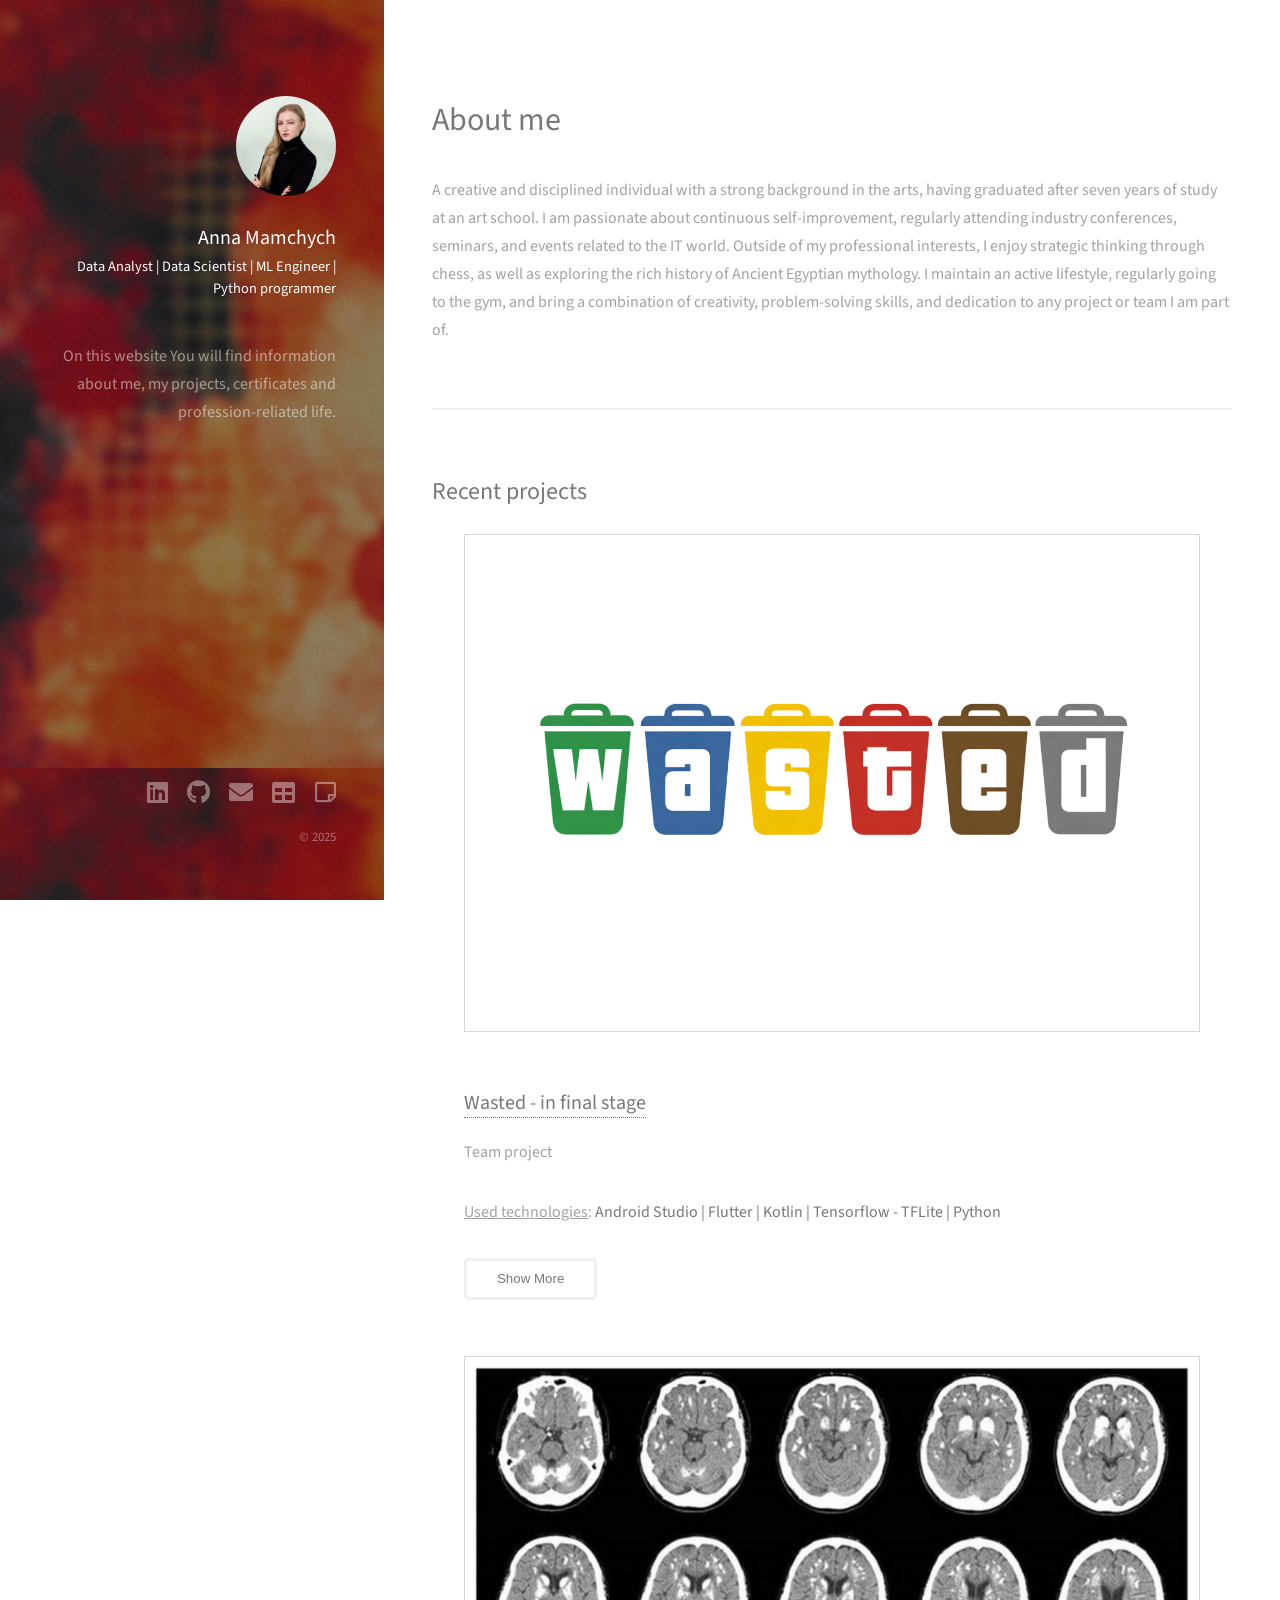
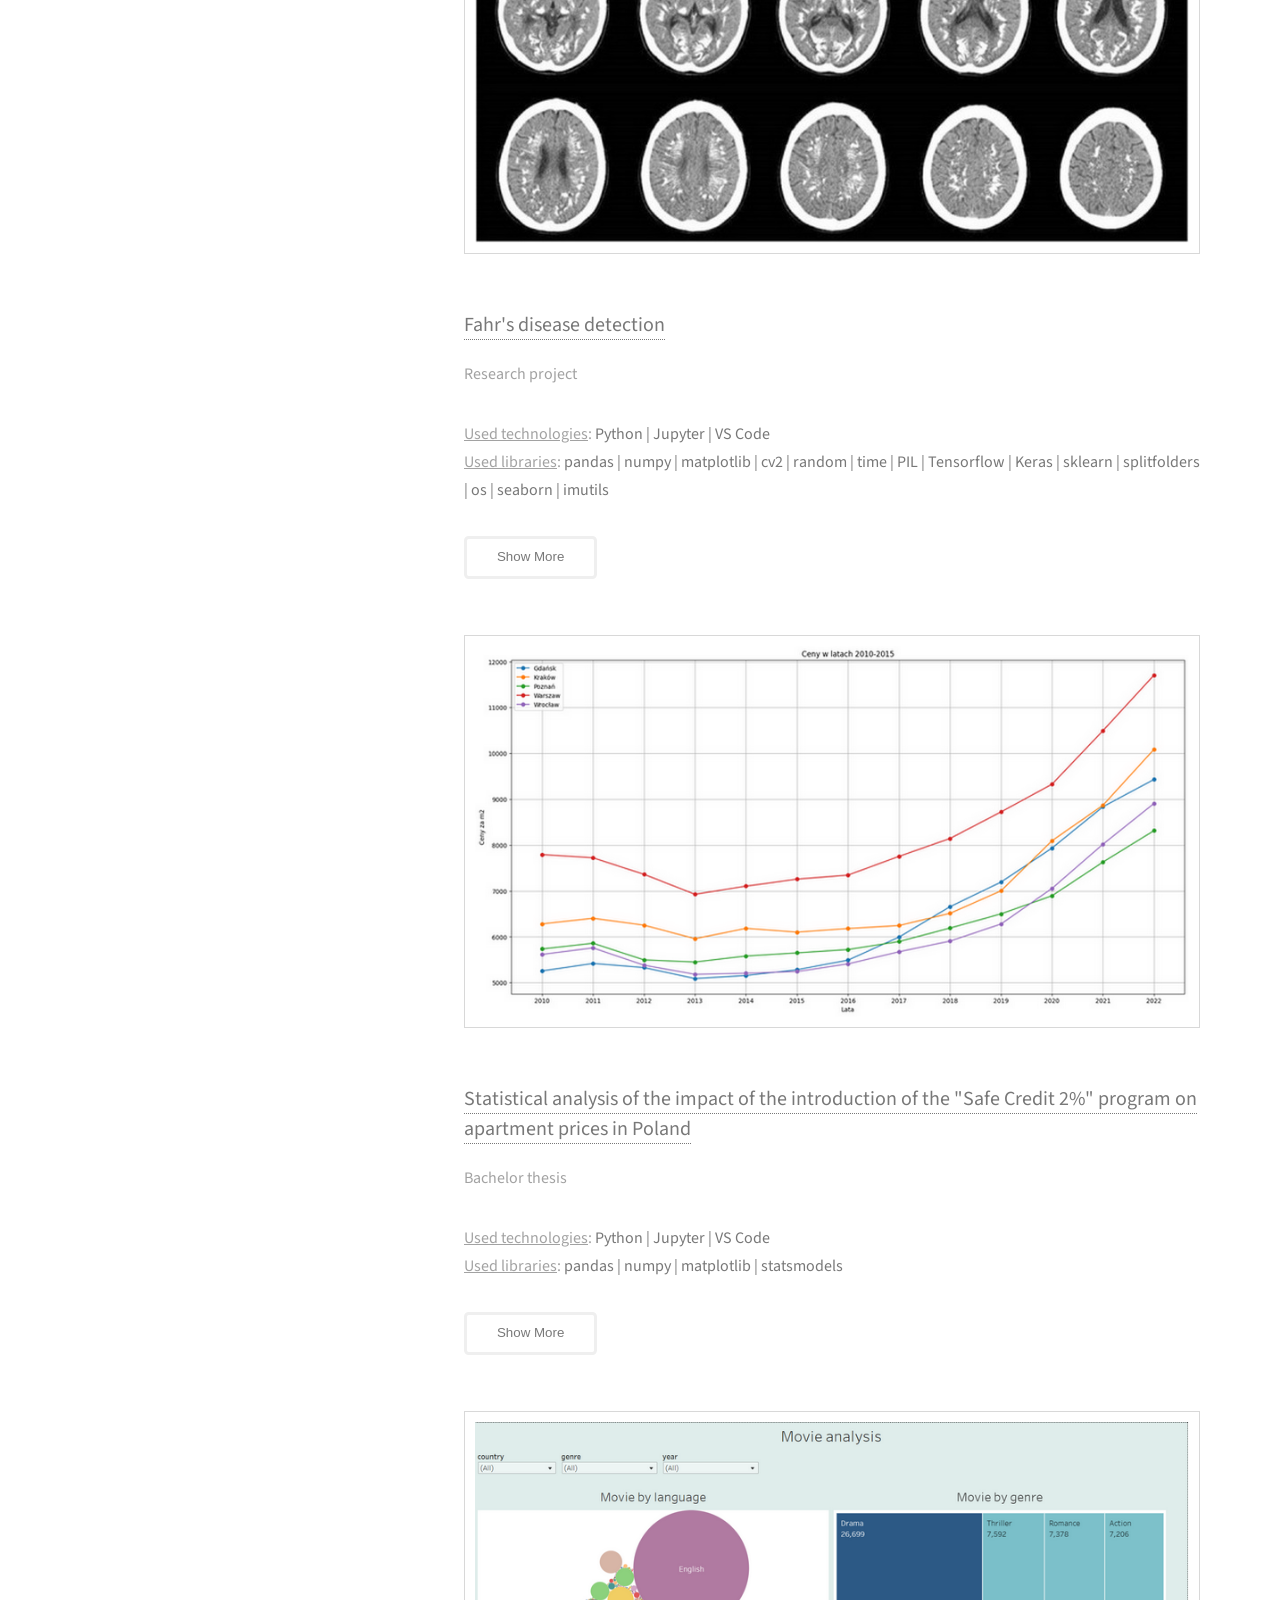
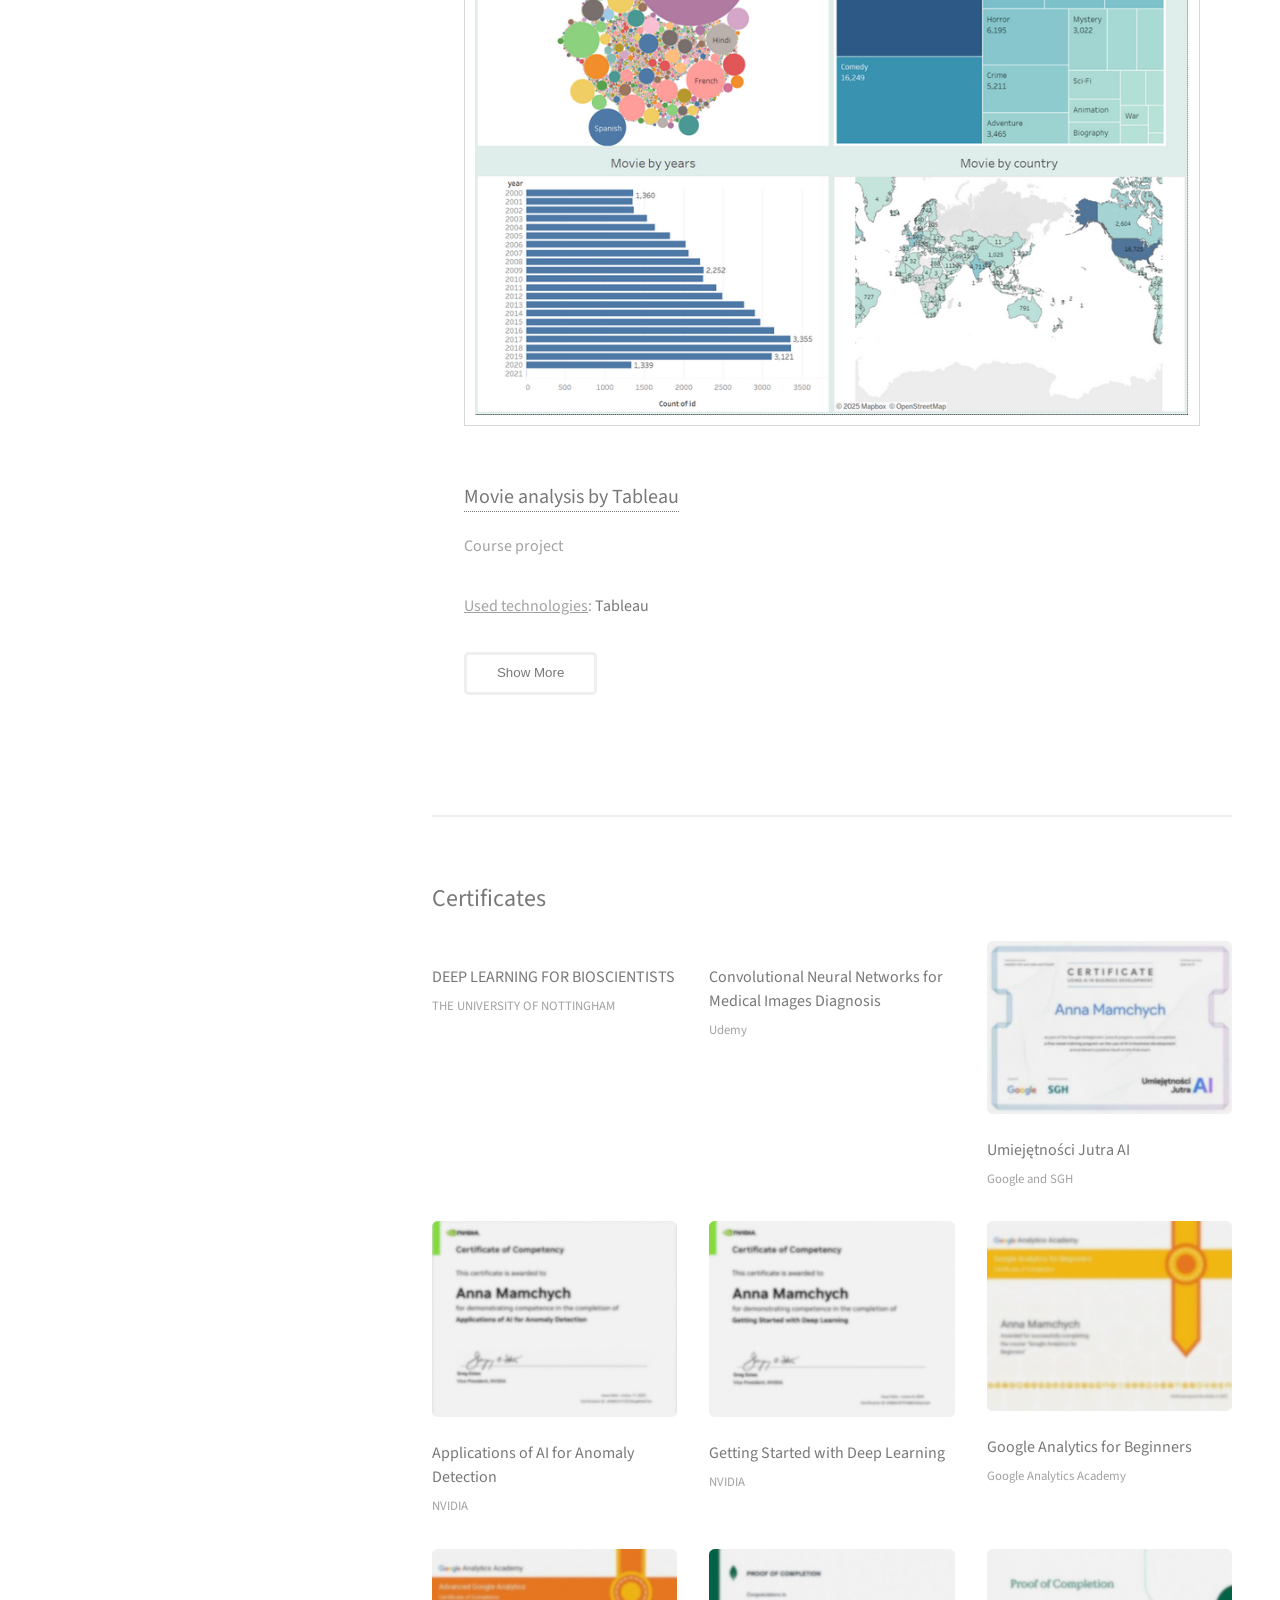
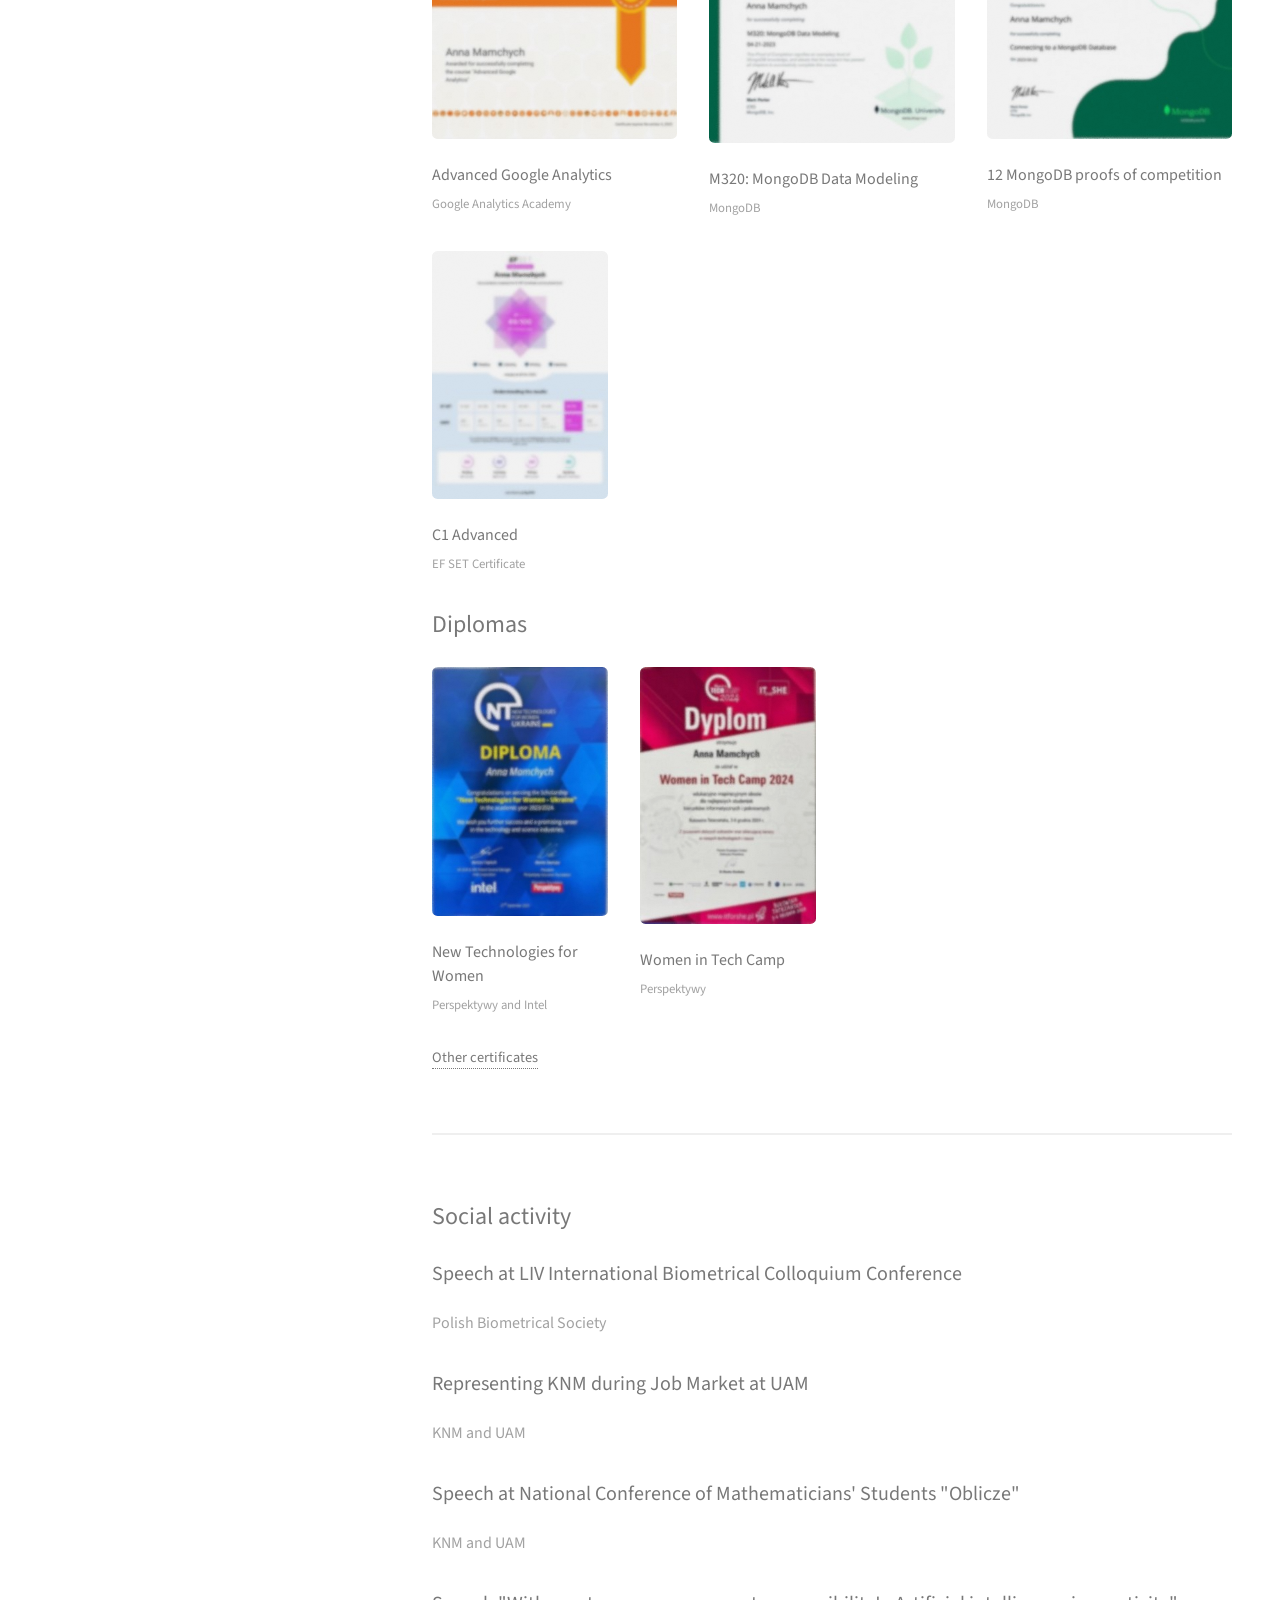
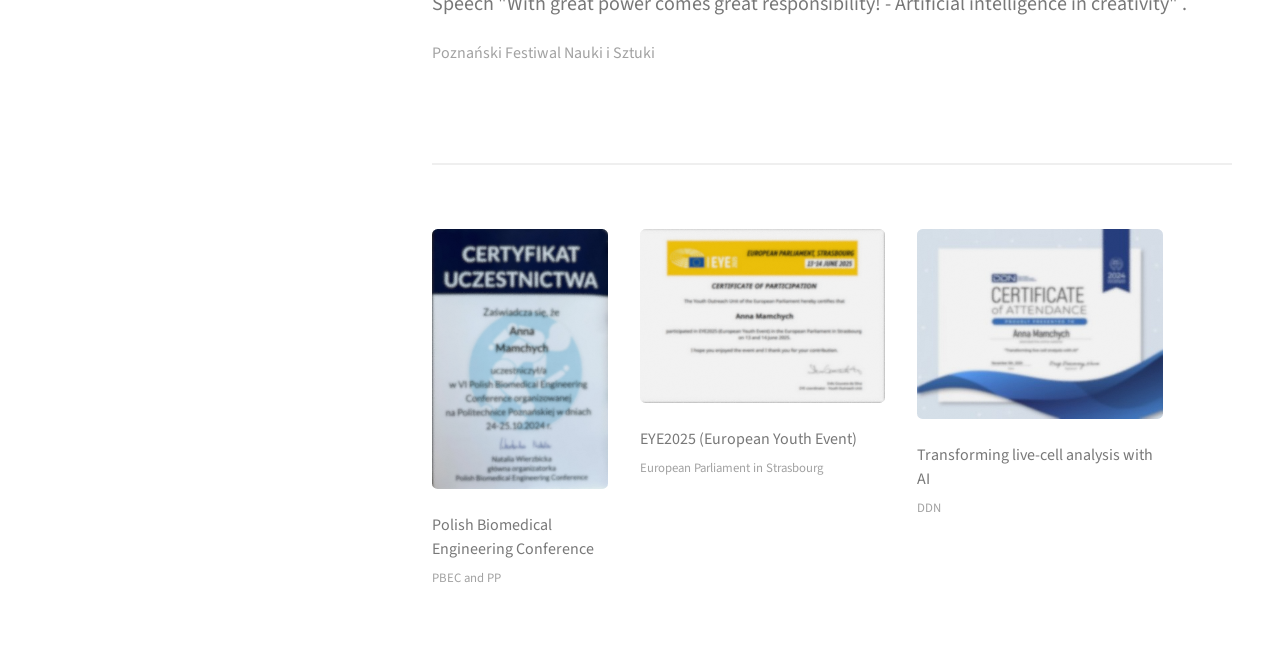
==== index.html @ ef2b3f6f "Update index.html" ====
<!DOCTYPE HTML>
<html>
	<head>
		<title>Anna The Analyst </title>
		<meta charset="utf-8" />
		<meta name="viewport" content="width=device-width, initial-scale=1, user-scalable=no" />
		<link rel="stylesheet" href="assets/css/main.css" />
		<!--<link rel="icon" type="image/svg+xml" href="images/favicon.ico" />-->
	</head>
	<body class="is-preload">

		<!-- Header -->
			<header id="header">
				<div class="inner">
					<a href="#" class="image avatar"><img src="images/my_avatar_2.jpg" alt="" /></a>
					<h1><strong> Anna Mamchych</strong></h1> <h5>Data Analyst | Data Scientist | ML Engineer | Python programmer </h5>
					<br>On this website You will find information about me, my projects, certificates and profession-reliated life.</br>
					
					<!--<a href="http://">A</a>.</h1>-->
				</div>
			</header>

		<!-- Main -->
			<div id="main">

				<!-- One -->
					<section id="one">
						<header class="major">
							<h2>About me</h2>
						</header>
						<p>A creative and disciplined individual with a strong background in
							the arts, having graduated after seven years of study at an art
							school. I am passionate about continuous self-improvement,
							regularly attending industry conferences, seminars, and events
							related to the IT world. Outside of my professional interests, I enjoy
							strategic thinking through chess, as well as exploring the rich
							history of Ancient Egyptian mythology. I maintain an active
							lifestyle, regularly going to the gym, and bring a combination of
							creativity, problem-solving skills, and dedication to any project or
							team I am part of.
						</p>
						<!--<ul class="actions">
							<li><a href="#" class="button">Learn More</a></li>
						</ul>-->
					</section>

				<!-- Highlights -->
					<section id="three">
						<div class="row">
							<div class="title"><h2>Recent projects</h2></div>
							<br><br/>
							<div class="container">
								
								<div class="col-4 col-12-medium">
								
									<section class="highlight">
										<!-- 0.0 -->
										<img src="images/home_image.png" style = "padding:10px;border:thin solid rgb(216, 216, 216);" class = "responsive-image" alt="" />
										<br><br/>
										<h3><a href="">Wasted - in final stage</a></h3>
										<p>Team project</p>
										
										
										<div>
											<p><u>Used technologies</u>: <b> Android Studio | Flutter | Kotlin | Tensorflow - TFLite | Python</b><br>
											   

											<div id="content00" class="hidden">
												<p>Mobile app created to help in sorting trash</p>
											</div>
											
											<button class="button style1" onclick="toggleContent('content00', this)">Show More</button>
										</div>
										
										<br>
										<br>


										<!-- 0 -->
										<img src="images/fr.jpg" style = "padding:10px;border:thin solid rgb(216, 216, 216);" class = "responsive-image" alt="" />
										<br><br/>
										<h3><a href="https://github.com/AnnnaMm/Fahr-s-disease-detection">Fahr's disease detection</a></h3>
										<p>Research project</p>
										
										
										<div>
											<p><u>Used technologies</u>: <b> Python | Jupyter | VS Code</b><br>
											   <u>Used libraries</u>: <b> pandas | numpy | matplotlib | cv2 | random | time | PIL | Tensorflow | Keras | sklearn | splitfolders | os | seaborn | imutils</b> 
											</p>

											<div id="content0" class="hidden">
												<p>This project aimed to investigate the effectiveness of various CNNs in detecting a rare brain pathology - Fahr's disease, using CT images. As part of the study, a new unique dataset was created, which will soon be available on Kaggle.</p>
											</div>
											
											<button class="button style1" onclick="toggleContent('content0', this)">Show More</button>
										</div>
										
										<br>
										<br>

										<!-- 1 -->
										<img src="images/example_output_credit.png" style = "padding:10px;border:thin solid rgb(216, 216, 216);" class = "responsive-image" alt="" />
										<br><br/>
										<h3><a href="https://github.com/AnnnaMm/Statistical-analysis-of-the-impact-of-the-Safe-Credit-2-program-on-apartment-prices-in-Poland/tree/main">Statistical analysis of the impact of the introduction of the "Safe Credit 2%" program on apartment prices in Poland</a></h3>
										<p>Bachelor thesis</p>
										
										
										<div>
											<p><u>Used technologies</u>: <b> Python | Jupyter | VS Code</b><br>
											   <u>Used libraries</u>: <b> pandas | numpy | matplotlib | statsmodels</b> 
											</p>

											<div id="content1" class="hidden">
												<p>This project aimed to show how the government's "Safe Credit 2%" programme has affected housing prices in Poland. 
													The analysis used data on housing prices from 2010 to 2022 in the 5 largest cities of Poland, 
													taken from the GUS website, as well as data for 2023 on housing prices from <a href="https://www.kaggle.com/">Kaggle</a></h3>. 
													The research used multiple regression analysis and repeated measures analysis.</p>
											</div>
											<button class="button style1" onclick="toggleContent('content1', this)">Show More</button>
										</div>
										
										<br>
										<br>


										<!-- 2 -->
										<img src="images/Movie_an_output.png" style = "padding: 10px; border:thin solid rgb(216, 216, 216);" class = "responsive-image" alt="" />
										<br><br/>
										<h3><a href="https://public.tableau.com/app/profile/anna.mmchch/viz/Movieanalysis_17361903455890/Movieanalysis">Movie analysis by Tableau</a></h3>
										<p>Course project</p>
										
										<div>
											<p><u>Used technologies</u>: <b> Tableau</b><br>
												
											</p>
											<div id="content2" class="hidden">
												<p>
												This project aimed to show ability to use Tableau for creating dashbords.</h3>
												</p>
											</div>
											
											<button class="button style1" onclick="toggleContent('content2', this)">Show More</button>
										</div>


										<br>
										<br>


										<!-- 3 -->
										<!--<img src="images/titanic_output.png" style = "padding:10px;border:thin solid rgb(216, 216, 216);" class = "responsive-image" alt="" />
										<br><br/>
										<h3><a href="https://github.com/AnnnaMm/Portfolio_Projects/tree/main/Titanic_plots">Titanic plots using R and Python</a></h3>
										<p>Course works</p>
										
										<div>
											<p><u>Used technologies</u>: <b> Python | VS Code | R | RStudio</b><br>
											<u>Used libraries</u>: <b> pandas | numpy | matplotlib || ggplot2 | dplyr | tidyr | emoGG</b> 
											</p>
											<div id="content3" class="hidden">
												<p>
												This project aimed to show different types of plots. Similar plots were created using Python and R. The data was taken from <a href="https://www.kaggle.com/">Kaggle</a></h3>. 
												</p>
											</div>
											
											<button class="button style1" onclick="toggleContent('content3', this)">Show More</button>
										</div>
										
			
										<div>
										</div>-->

										  
										<script>
											function toggleContent(contentId, button) {
												const content = document.getElementById(contentId);
												if (content.classList.contains('hidden')) {
													content.classList.remove('hidden');
													button.textContent = 'Show Less';
												} else {
													content.classList.add('hidden');
													button.textContent = 'Show More';
												}
											}
										</script>

										<!--<ul class="actions">
											<li><a href="#" class="button style1">Learn More</a></li>
										</ul>-->
									</section>
							</div>
						</div>
					</section>



				<!-- Three -->
					<section id="two">

						<h2>Certificates</h2>

						<div class="row">

							<article class="col-4 col-12-xsmall work-item">
								<a href="" class="image fit thumb"><img src="" alt="" /></a>
								<h3>DEEP LEARNING FOR BIOSCIENTISTS</h3>
								<p>THE UNIVERSITY OF NOTTINGHAM</p>
							</article>

							<article class="col-4 col-12-xsmall work-item">
								<a href="" class="image fit thumb"><img src="" alt="" /></a>
								<h3>Convolutional Neural Networks for Medical Images Diagnosis</h3>
								<p>Udemy</p>
							</article>

							<article class="col-4 col-12-xsmall work-item">
								<a href="images/certificates_and_diplomas_fulls/Umiejetnosci Jutra AI.jpg" class="image fit thumb"><img src="images/certificates_and_diplomas_thumbs/Umiejetnosci Jutra AI.jpg" alt="" /></a>
								<h3>Umiejętności Jutra AI</h3>
								<p>Google and SGH</p>
							</article>


							<article class="col-4 col-12-xsmall work-item">
								<a href="images/certificates_and_diplomas_fulls/Applications of AI for Anomaly Detection.png" class="image fit thumb"><img src="images/certificates_and_diplomas_thumbs/Applications of AI for Anomaly Detection.png" alt="" /></a>
								<h3>Applications of AI for Anomaly Detection</h3>
								<p>NVIDIA</p>
							</article>
							
							<article class="col-4 col-12-xsmall work-item">
								<a href="images/certificates_and_diplomas_fulls/Getting Started with Deep Learning.png" class="image fit thumb"><img src="images/certificates_and_diplomas_thumbs/Getting Started with Deep Learning.png" alt="" /></a>
								<h3>Getting Started with Deep Learning</h3>
								<p>NVIDIA</p>
							</article>

							
							<article class="col-4 col-12-xsmall work-item">
								<a href="images/certificates_and_diplomas_fulls/Course_Certificate BEGINER_page-0001.jpg" class="image fit thumb"><img src="images/certificates_and_diplomas_thumbs/Course_Certificate BEGINER_page-0001.jpg" alt="" /></a>
								<h3>Google Analytics for Beginners</h3>
								<p>Google Analytics Academy</p>
							</article>
							
							<article class="col-4 col-12-xsmall work-item">
								<a href="images/certificates_and_diplomas_fulls/Course_Certificate ADVANCED_page-0001.jpg" class="image fit thumb"><img src="images/certificates_and_diplomas_thumbs/Course_Certificate ADVANCED_page-0001.jpg" alt="" /></a>
								<h3>Advanced Google Analytics</h3>
								<p>Google Analytics Academy</p>


							</article>
							<article class="col-4 col-12-xsmall work-item">
								<a href="images/certificates_and_diplomas_fulls/M320 MongoDB Data Modeling_page-0001.jpg" class="image fit thumb"><img src="images/certificates_and_diplomas_thumbs/M320 MongoDB Data Modeling_page-0001.jpg" alt="" /></a>
								<h3>M320: MongoDB Data Modeling</h3>
								<p>MongoDB</p>
							</article>
					
							<article class="col-4 col-12-xsmall work-item">
								<a href="images/certificates_and_diplomas_fulls/all.jpg" class="image fit thumb"><img src="images/certificates_and_diplomas_thumbs/Connecting to a MongoDB Database_page-0001.jpg" alt="" /></a>
								<h3>12 MongoDB proofs of competition</h3>
								<p>MongoDB</p>
							</article>


		
						

							<article class="col-3 col-12-xsmall work-item">
								<a href="images/certificates_and_diplomas_fulls/EF SET Certificate_page-0001.jpg" class="image fit thumb"><img src="images/certificates_and_diplomas_thumbs/EF SET Certificate_page-0001.jpg" alt="" /></a>
								<h3>C1 Advanced</h3>
								<p>EF SET Certificate</p>
							</article>
									
						
						</div>

						

						<h2>Diplomas</h2>
						<div class="row">
							<article class="col-3 col-12-xsmall work-item">
								<a href="images/certificates_and_diplomas_fulls/Diploma_NTDD_page-0001.jpg" class="image fit thumb"><img src="images/certificates_and_diplomas_thumbs/Diploma_NTDD_page-0001.jpg" alt="" /></a>
								<h3>New Technologies for Women</h3>
								<p>Perspektywy and Intel</p>
							</article>

							<article class="col-3 col-12-xsmall work-item">
								<a href="images/certificates_and_diplomas_fulls/WiT_Camp.jpeg" class="image fit thumb"><img src="images/certificates_and_diplomas_thumbs/WiT_Camp.jpeg" alt="" /></a>
								<h3>Women in Tech Camp</h3>
								<p>Perspektywy</p>
							</article>
							
							
						</div>
						<h5><a href="https://drive.google.com/drive/folders/1F6gUDTBWfTPVTNUNkZiOT-Ciie_TSJ7E?usp=drive_link">Other certificates</a></h5>


					</section>

					

					<section id="three">


						<h2>Social activity</h2>
						<div class="row">

							<article class="col-12-medium">
								
								<!--<a ><img src="images/activity_photo/wts.jpg" alt="" height="300"/></a>>
								<h3>New Technologies for Women Anniversary</h3>
								<p>Women in Tech Summit</p>

							</article>

							<article class="col-12-medium">
								
								<!--<a ><img src="images/activity_photo/oblicze.jpg" alt="" /></a>-->
								<h3>Speech at LIV International Biometrical Colloquium Conference</h3>
								<p>Polish Biometrical Society</p>

							</article>
							
							<article class="col-12-medium">
								
								<!--<a ><img src="images/activity_photo/tp.jpg" alt="" /></a>-->
								<h3>Representing KNM during Job Market at UAM</h3>
								<p>KNM and UAM</p>

							</article>
							
							<article class="col-12-medium">
								
								<!--<a ><img src="images/activity_photo/oblicze.jpg" alt="" /></a>-->
								<h3>Speech at National Conference of Mathematicians' Students "Oblicze"</h3>
								<p>KNM and UAM</p>

							</article>
							
							<article class="col-12-medium">
								<!--<a ><img src="images/activity_photo/PFNSZ.jpg" alt="" /></a>-->
								<h3>Speech "With great power comes great responsibility! - Artificial intelligence in creativity" .</h3>
								<p>Poznański Festiwal Nauki i Sztuki</p>
						
							</article>
						</div>

					</section>
					
					<section id="three">

							<div class="row">

								<!--
								<article class="col-3 col-12-xsmall work-item">
									<a href="images/certificates_and_diplomas_fulls/obl.png" class="image fit thumb"><img src="images/certificates_and_diplomas_thumbs/obl.png" alt="" /></a>
									<h3>National Conference of Mathematicians' Students "Oblicze</h3>
									<p>Oblicze, KNM and UAM</p>
									
								</article>

							
								
								<article class="col-3 col-12-xsmall work-item">
									<a href="images/certificates_and_diplomas_fulls/zpfnsz.png" class="image fit thumb"><img src="images/certificates_and_diplomas_thumbs/zpfnsz.png" alt="" /></a>
									<h3>"With great power comes great responsibility!" - Artificial intelligence in creativity</h3>
									<p>Poznański Festiwal Nauki i Sztuki</p>
									
								</article>

								<article class="col-3 col-12-xsmall work-item">
									<a href="images/certificates_and_diplomas_fulls/IBMX_Agent.png" class="image fit thumb"><img src="images/certificates_and_diplomas_thumbs/IBMX_Agent.png" alt="" /></a>
									<h3>I built a virtual agent at IBM TechXchange Dev Day: Virtual Agents</h3>
									<p>IBM TechXchange Dev Day</p>
								</article>

								<article class="col-3 col-12-xsmall work-item">
									<a href="images/certificates_and_diplomas_fulls/IBMX.png" class="image fit thumb"><img src="images/certificates_and_diplomas_thumbs/IBMX.png" alt="" /></a>
									<h3>I built a virtual agent at IBM TechXchange Dev Day: Virtual Agents</h3>
									<p>IBM TechXchange Dev Day</p>
								

								</article>-->

								<article class="col-3 col-12-xsmall work-item">
									<a href="images/certificates_and_diplomas_fulls/pbk.png" class="image fit thumb"><img src="images/certificates_and_diplomas_thumbs/pbk.png" alt="" /></a>
									<h3>Polish Biomedical Engineering Conference</h3>
									<p>PBEC and PP</p>
									
								</article>

								<article class="col-4 col-12-xsmall work-item">
									<a href="images/certificates_and_diplomas_fulls/EYE.png" class="image fit thumb"><img src="images/certificates_and_diplomas_thumbs/EYE.png" alt="" /></a>
									<h3>EYE2025 (European Youth Event)</h3>
									<p>European Parliament in Strasbourg</p>
									
								</article>

								<article class="col-4 col-12-xsmall work-item">
									<a href="images/certificates_and_diplomas_fulls/DDN_Webinar_Certificate_2024_Transforming_live-cell_analysis_with_AI_NAMED_page-0001.jpg" class="image fit thumb"><img src="images/certificates_and_diplomas_thumbs/DDN_Webinar_Certificate_2024_Transforming_live-cell_analysis_with_AI_NAMED_page-0001.jpg" alt="" /></a>
									<h3>Transforming live-cell analysis with AI</h3>
									<p>DDN</p>
								</article>



							</div>
							
						



						<!--
						<ul class="actions">
							<li><a href="#" class="button">Full Portfolio</a></li>
						</ul>-->
						
					</section>

	 <!-- Footer -->
	 
			<footer id="footer">
				<div class="inner">
					<ul class="icons">
						
						<li><a href="https://www.linkedin.com/in/anna-mamchych/" class="icon brands fa-linkedin"><span class="label">Linkedin</span></a></li>
						<li><a href="https://github.com/AnnnaMm" class="icon brands fa-github"><span class="label">Github</span></a></li>
						<li><a href="mailto:annamamch17@gmail.com"  class="icon solid fa-envelope"><span class="label">Email</span></a></li>
						<li><a href="https://public.tableau.com/app/profile/anna.mmchch/vizzes"  class="icon solid fa-table"><span class="label">Tableau</span></a></li>
						<li><a href="pdf/AnnaMamchychCV.pdf" class="icon regular fa-sticky-note"><span class="label">Sticky-note</span></a></li>
					</ul>
					<ul class="copyright">
						<li>&copy; 2025</li>
					</ul>
				</div>
			</footer>
		
		<!-- Scripts -->
		
			<script src="assets/js/jquery.min.js"></script>
			<script src="assets/js/jquery.poptrox.min.js"></script>
			<script src="assets/js/browser.min.js"></script>
			<script src="assets/js/breakpoints.min.js"></script>
			<script src="assets/js/util.js"></script>
			<script src="assets/js/main.js"></script>

	</body>
</html>
---- assets/css/main.css ----
@import url("fontawesome-all.min.css");
@import url("https://fonts.googleapis.com/css?family=Source+Sans+Pro:400,400italic");

html, body, div, span, applet, object,
iframe, h1, h2, h3, h4, h5, h6, p, blockquote,
pre, a, abbr, acronym, address, big, cite,
code, del, dfn, em, img, ins, kbd, q, s, samp,
small, strike, strong, sub, sup, tt, var, b,
u, i, center, dl, dt, dd, ol, ul, li, fieldset,
form, label, legend, table, caption, tbody,
tfoot, thead, tr, th, td, article, aside,
canvas, details, embed, figure, figcaption,
footer, header, hgroup, menu, nav, output, ruby,
section, summary, time, mark, audio, video {
	margin: 0;
	padding: 0;
	border: 0;
	font-size: 100%;
	font: inherit;
	vertical-align: baseline;}

article, aside, details, figcaption, figure,
footer, header, hgroup, menu, nav, section {
	display: block;}

body {
	line-height: 1;
}

ol, ul {
	list-style: none;
}

blockquote, q {
	quotes: none;
}

	blockquote:before, blockquote:after, q:before, q:after {
		content: '';
		content: none;
	}

table {
	border-collapse: collapse;
	border-spacing: 0;
}

body {
	-webkit-text-size-adjust: none;
}

mark {
	background-color: transparent;
	color: inherit;
}

input::-moz-focus-inner {
	border: 0;
	padding: 0;
}

input, select, textarea {
	-moz-appearance: none;
	-webkit-appearance: none;
	-ms-appearance: none;
	appearance: none;
}

/* Basic */

	html {
		box-sizing: border-box;
	}

	*, *:before, *:after {
		box-sizing: inherit;
	}

	body {
		background: #fff;
	}

		body.is-preload *, body.is-preload *:before, body.is-preload *:after {
			-moz-animation: none !important;
			-webkit-animation: none !important;
			-ms-animation: none !important;
			animation: none !important;
			-moz-transition: none !important;
			-webkit-transition: none !important;
			-ms-transition: none !important;
			transition: none !important;
		}

	body, input, select, textarea {
		color: #a2a2a2;
		font-family: "Source Sans Pro", Helvetica, sans-serif;
		font-size: 16pt;
		font-weight: 400;
		line-height: 1.75em;
	}

	a {
		-moz-transition: color 0.2s ease-in-out, border-color 0.2s ease-in-out;
		-webkit-transition: color 0.2s ease-in-out, border-color 0.2s ease-in-out;
		-ms-transition: color 0.2s ease-in-out, border-color 0.2s ease-in-out;
		transition: color 0.2s ease-in-out, border-color 0.2s ease-in-out;
		border-bottom: dotted 1px;
		color: #5f5f5f;
		text-decoration: none;
	}

		a:hover {
			border-bottom-color: transparent;
			color: #9c2929 !important;
			text-decoration: none;
		}

	strong, b {
		color: #787878;
		font-weight: 400;
	}

	em, i {
		font-style: italic;
	}

	p {
		margin: 0 0 2em 0;
	}

	h1, h2, h3, h4, h5, h6 {
		color: #787878;
		font-weight: 400;
		line-height: 1em;
		margin: 0 0 1em 0;
	}

		h1 a, h2 a, h3 a, h4 a, h5 a, h6 a {
			color: inherit;
			text-decoration: none;
		}

	h1 {
		font-size: 2em;
		line-height: 1.5em;
	}

	h2 {
		font-size: 1.5em;
		line-height: 1.5em;
	}

	h3 {
		font-size: 1.25em;
		line-height: 1.5em;
	}

	h4 {
		font-size: 1.1em;
		line-height: 1.5em;
	}

	h5 {
		font-size: 0.9em;
		line-height: 1.5em;
	}

	h6 {
		font-size: 0.7em;
		line-height: 1.5em;
	}

	sub {
		font-size: 0.8em;
		position: relative;
		top: 0.5em;
	}

	sup {
		font-size: 0.8em;
		position: relative;
		top: -0.5em;
	}

	hr {
		border: 0;
		border-bottom: solid 2px #efefef;
		margin: 2em 0;
	}

		hr.major {
			margin: 3em 0;
		}

	blockquote {
		border-left: solid 6px #efefef;
		font-style: italic;
		margin: 0 0 2em 0;
		padding: 0.5em 0 0.5em 1.5em;
	}

	code {
		background: #f7f7f7;
		border-radius: 0.35em;
		border: solid 2px #efefef;
		font-family: "Courier New", monospace;
		font-size: 0.9em;
		margin: 0 0.25em;
		padding: 0.25em 0.65em;
	}

	pre {
		-webkit-overflow-scrolling: touch;
		font-family: "Courier New", monospace;
		font-size: 0.9em;
		margin: 0 0 2em 0;
	}

		pre code {
			display: block;
			line-height: 1.75em;
			padding: 1em 1.5em;
			overflow-x: auto;
		}

	.align-left {
		text-align: left;
	}

	.align-center {
		text-align: center;
	}

	.align-right {
		text-align: right;
	}

/* Container */

	.container {
		margin: 0 auto;
		max-width: calc(100% - 4em);
		width: 100%;
	}

		.container.xsmall {
			width: 25%;
		}

		.container.small {
			width: 50%;
		}

		.container.medium {
			width: 75%;
		}

		.container.large {
			width: 125%;
		}

		.container.xlarge {
			width: 150%;
		}

		.container.max {
			width: 100%;
		}

		@media screen and (max-width: 980px) {

			.container {
				width: 100% !important;
				max-width: 100% !important;
			}

		}

		@media screen and (max-width: 480px) {

			.container {
				max-width: calc(100% - 3em);
			}

		}

/* Row */

	.row {
		display: flex;
		flex-wrap: wrap;
		box-sizing: border-box;
		align-items: stretch;
	}

		.row > * {
			box-sizing: border-box;
		}

		.row.gtr-uniform > * > :last-child {
			margin-bottom: 0;
		}

		.row.aln-left {
			justify-content: flex-start;
		}

		.row.aln-center {
			justify-content: center;
		}

		.row.aln-right {
			justify-content: flex-end;
		}

		.row.aln-top {
			align-items: flex-start;
		}

		.row.aln-middle {
			align-items: center;
		}

		.row.aln-bottom {
			align-items: flex-end;
		}

		.row > .imp {
			order: -1;
		}

		.row > .col-1 {
			width: 8.33333%;
		}

		.row > .off-1 {
			margin-left: 8.33333%;
		}

		.row > .col-2 {
			width: 16.66667%;
		}

		.row > .off-2 {
			margin-left: 16.66667%;
		}

		.row > .col-3 {
			width: 25%;
		}

		.row > .off-3 {
			margin-left: 25%;
		}

		.row > .col-4 {
			width: 33.33333%;
		}

		.row > .off-4 {
			margin-left: 33.33333%;
		}

		.row > .col-5 {
			width: 41.66667%;
		}

		.row > .off-5 {
			margin-left: 41.66667%;
		}

		.row > .col-6 {
			width: 50%;
		}

		.row > .off-6 {
			margin-left: 50%;
		}

		.row > .col-7 {
			width: 58.33333%;
		}

		.row > .off-7 {
			margin-left: 58.33333%;
		}

		.row > .col-8 {
			width: 66.66667%;
		}

		.row > .off-8 {
			margin-left: 66.66667%;
		}

		.row > .col-9 {
			width: 75%;
		}

		.row > .off-9 {
			margin-left: 75%;
		}

		.row > .col-10 {
			width: 83.33333%;
		}

		.row > .off-10 {
			margin-left: 83.33333%;
		}

		.row > .col-11 {
			width: 91.66667%;
		}

		.row > .off-11 {
			margin-left: 91.66667%;
		}

		.row > .col-12 {
			width: 100%;
		}

		.row > .off-12 {
			margin-left: 100%;
		}

		.row.gtr-0 {
			margin-top: 0;
			margin-left: 0em;
		}

			.row.gtr-0 > * {
				padding: 0 0 0 0em;
			}

			.row.gtr-0.gtr-uniform {
				margin-top: 0em;
			}

				.row.gtr-0.gtr-uniform > * {
					padding-top: 0em;
				}

		.row.gtr-25 {
			margin-top: 0;
			margin-left: -0.625em;
		}

			.row.gtr-25 > * {
				padding: 0 0 0 0.625em;
			}

			.row.gtr-25.gtr-uniform {
				margin-top: -0.625em;
			}

				.row.gtr-25.gtr-uniform > * {
					padding-top: 0.625em;
				}

		.row.gtr-50 {
			margin-top: 0;
			margin-left: -1.25em;
		}

			.row.gtr-50 > * {
				padding: 0 0 0 1.25em;
			}

			.row.gtr-50.gtr-uniform {
				margin-top: -1.25em;
			}

				.row.gtr-50.gtr-uniform > * {
					padding-top: 1.25em;
				}

		.row {
			margin-top: 0;
			margin-left: -2.5em;
		}

			.row > * {
				padding: 0 0 0 2.5em;
			}

			.row.gtr-uniform {
				margin-top: -2.5em;
			}

				.row.gtr-uniform > * {
					padding-top: 2.5em;
				}

		.row.gtr-150 {
			margin-top: 0;
			margin-left: -3.75em;
		}

			.row.gtr-150 > * {
				padding: 0 0 0 3.75em;
			}

			.row.gtr-150.gtr-uniform {
				margin-top: -3.75em;
			}

				.row.gtr-150.gtr-uniform > * {
					padding-top: 3.75em;
				}

		.row.gtr-200 {
			margin-top: 0;
			margin-left: -5em;
		}

			.row.gtr-200 > * {
				padding: 0 0 0 5em;
			}

			.row.gtr-200.gtr-uniform {
				margin-top: -5em;
			}

				.row.gtr-200.gtr-uniform > * {
					padding-top: 5em;
				}

		@media screen and (max-width: 1800px) {

			.row {
				display: flex;
				flex-wrap: wrap;
				box-sizing: border-box;
				align-items: stretch;
			}

				.row > * {
					box-sizing: border-box;
				}

				.row.gtr-uniform > * > :last-child {
					margin-bottom: 0;
				}

				.row.aln-left {
					justify-content: flex-start;
				}

				.row.aln-center {
					justify-content: center;
				}

				.row.aln-right {
					justify-content: flex-end;
				}

				.row.aln-top {
					align-items: flex-start;
				}

				.row.aln-middle {
					align-items: center;
				}

				.row.aln-bottom {
					align-items: flex-end;
				}

				.row > .imp-xlarge {
					order: -1;
				}

				.row > .col-1-xlarge {
					width: 8.33333%;
				}

				.row > .off-1-xlarge {
					margin-left: 8.33333%;
				}

				.row > .col-2-xlarge {
					width: 16.66667%;
				}

				.row > .off-2-xlarge {
					margin-left: 16.66667%;
				}

				.row > .col-3-xlarge {
					width: 25%;
				}

				.row > .off-3-xlarge {
					margin-left: 25%;
				}

				.row > .col-4-xlarge {
					width: 33.33333%;
				}

				.row > .off-4-xlarge {
					margin-left: 33.33333%;
				}

				.row > .col-5-xlarge {
					width: 41.66667%;
				}

				.row > .off-5-xlarge {
					margin-left: 41.66667%;
				}

				.row > .col-6-xlarge {
					width: 50%;
				}

				.row > .off-6-xlarge {
					margin-left: 50%;
				}

				.row > .col-7-xlarge {
					width: 58.33333%;
				}

				.row > .off-7-xlarge {
					margin-left: 58.33333%;
				}

				.row > .col-8-xlarge {
					width: 66.66667%;
				}

				.row > .off-8-xlarge {
					margin-left: 66.66667%;
				}

				.row > .col-9-xlarge {
					width: 75%;
				}

				.row > .off-9-xlarge {
					margin-left: 75%;
				}

				.row > .col-10-xlarge {
					width: 83.33333%;
				}

				.row > .off-10-xlarge {
					margin-left: 83.33333%;
				}

				.row > .col-11-xlarge {
					width: 91.66667%;
				}

				.row > .off-11-xlarge {
					margin-left: 91.66667%;
				}

				.row > .col-12-xlarge {
					width: 100%;
				}

				.row > .off-12-xlarge {
					margin-left: 100%;
				}

				.row.gtr-0 {
					margin-top: 0;
					margin-left: 0em;
				}

					.row.gtr-0 > * {
						padding: 0 0 0 0em;
					}

					.row.gtr-0.gtr-uniform {
						margin-top: 0em;
					}

						.row.gtr-0.gtr-uniform > * {
							padding-top: 0em;
						}

				.row.gtr-25 {
					margin-top: 0;
					margin-left: -0.625em;
				}

					.row.gtr-25 > * {
						padding: 0 0 0 0.625em;
					}

					.row.gtr-25.gtr-uniform {
						margin-top: -0.625em;
					}

						.row.gtr-25.gtr-uniform > * {
							padding-top: 0.625em;
						}

				.row.gtr-50 {
					margin-top: 0;
					margin-left: -1.25em;
				}

					.row.gtr-50 > * {
						padding: 0 0 0 1.25em;
					}

					.row.gtr-50.gtr-uniform {
						margin-top: -1.25em;
					}

						.row.gtr-50.gtr-uniform > * {
							padding-top: 1.25em;
						}

				.row {
					margin-top: 0;
					margin-left: -2.5em;
				}

					.row > * {
						padding: 0 0 0 2.5em;
					}

					.row.gtr-uniform {
						margin-top: -2.5em;
					}

						.row.gtr-uniform > * {
							padding-top: 2.5em;
						}

				.row.gtr-150 {
					margin-top: 0;
					margin-left: -3.75em;
				}

					.row.gtr-150 > * {
						padding: 0 0 0 3.75em;
					}

					.row.gtr-150.gtr-uniform {
						margin-top: -3.75em;
					}

						.row.gtr-150.gtr-uniform > * {
							padding-top: 3.75em;
						}

				.row.gtr-200 {
					margin-top: 0;
					margin-left: -5em;
				}

					.row.gtr-200 > * {
						padding: 0 0 0 5em;
					}

					.row.gtr-200.gtr-uniform {
						margin-top: -5em;
					}

						.row.gtr-200.gtr-uniform > * {
							padding-top: 5em;
						}

		}

		@media screen and (max-width: 1280px) {

			.row {
				display: flex;
				flex-wrap: wrap;
				box-sizing: border-box;
				align-items: stretch;
			}

				.row > * {
					box-sizing: border-box;
				}

				.row.gtr-uniform > * > :last-child {
					margin-bottom: 0;
				}

				.row.aln-left {
					justify-content: flex-start;
				}

				.row.aln-center {
					justify-content: center;
				}

				.row.aln-right {
					justify-content: flex-end;
				}

				.row.aln-top {
					align-items: flex-start;
				}

				.row.aln-middle {
					align-items: center;
				}

				.row.aln-bottom {
					align-items: flex-end;
				}

				.row > .imp-large {
					order: -1;
				}

				.row > .col-1-large {
					width: 8.33333%;
				}

				.row > .off-1-large {
					margin-left: 8.33333%;
				}

				.row > .col-2-large {
					width: 16.66667%;
				}

				.row > .off-2-large {
					margin-left: 16.66667%;
				}

				.row > .col-3-large {
					width: 25%;
				}

				.row > .off-3-large {
					margin-left: 25%;
				}

				.row > .col-4-large {
					width: 33.33333%;
				}

				.row > .off-4-large {
					margin-left: 33.33333%;
				}

				.row > .col-5-large {
					width: 41.66667%;
				}

				.row > .off-5-large {
					margin-left: 41.66667%;
				}

				.row > .col-6-large {
					width: 50%;
				}

				.row > .off-6-large {
					margin-left: 50%;
				}

				.row > .col-7-large {
					width: 58.33333%;
				}

				.row > .off-7-large {
					margin-left: 58.33333%;
				}

				.row > .col-8-large {
					width: 66.66667%;
				}

				.row > .off-8-large {
					margin-left: 66.66667%;
				}

				.row > .col-9-large {
					width: 75%;
				}

				.row > .off-9-large {
					margin-left: 75%;
				}

				.row > .col-10-large {
					width: 83.33333%;
				}

				.row > .off-10-large {
					margin-left: 83.33333%;
				}

				.row > .col-11-large {
					width: 91.66667%;
				}

				.row > .off-11-large {
					margin-left: 91.66667%;
				}

				.row > .col-12-large {
					width: 100%;
				}

				.row > .off-12-large {
					margin-left: 100%;
				}

				.row.gtr-0 {
					margin-top: 0;
					margin-left: 0em;
				}

					.row.gtr-0 > * {
						padding: 0 0 0 0em;
					}

					.row.gtr-0.gtr-uniform {
						margin-top: 0em;
					}

						.row.gtr-0.gtr-uniform > * {
							padding-top: 0em;
						}

				.row.gtr-25 {
					margin-top: 0;
					margin-left: -0.5em;
				}

					.row.gtr-25 > * {
						padding: 0 0 0 0.5em;
					}

					.row.gtr-25.gtr-uniform {
						margin-top: -0.5em;
					}

						.row.gtr-25.gtr-uniform > * {
							padding-top: 0.5em;
						}

				.row.gtr-50 {
					margin-top: 0;
					margin-left: -1em;
				}

					.row.gtr-50 > * {
						padding: 0 0 0 1em;
					}

					.row.gtr-50.gtr-uniform {
						margin-top: -1em;
					}

						.row.gtr-50.gtr-uniform > * {
							padding-top: 1em;
						}

				.row {
					margin-top: 0;
					margin-left: -2em;
				}

					.row > * {
						padding: 0 0 0 2em;
					}

					.row.gtr-uniform {
						margin-top: -2em;
					}

						.row.gtr-uniform > * {
							padding-top: 2em;
						}

				.row.gtr-150 {
					margin-top: 0;
					margin-left: -3em;
				}

					.row.gtr-150 > * {
						padding: 0 0 0 3em;
					}

					.row.gtr-150.gtr-uniform {
						margin-top: -3em;
					}

						.row.gtr-150.gtr-uniform > * {
							padding-top: 3em;
						}

				.row.gtr-200 {
					margin-top: 0;
					margin-left: -4em;
				}

					.row.gtr-200 > * {
						padding: 0 0 0 4em;
					}

					.row.gtr-200.gtr-uniform {
						margin-top: -4em;
					}

						.row.gtr-200.gtr-uniform > * {
							padding-top: 4em;
						}

		}

		@media screen and (max-width: 980px) {

			.row {
				display: flex;
				flex-wrap: wrap;
				box-sizing: border-box;
				align-items: stretch;
			}

				.row > * {
					box-sizing: border-box;
				}

				.row.gtr-uniform > * > :last-child {
					margin-bottom: 0;
				}

				.row.aln-left {
					justify-content: flex-start;
				}

				.row.aln-center {
					justify-content: center;
				}

				.row.aln-right {
					justify-content: flex-end;
				}

				.row.aln-top {
					align-items: flex-start;
				}

				.row.aln-middle {
					align-items: center;
				}

				.row.aln-bottom {
					align-items: flex-end;
				}

				.row > .imp-medium {
					order: -1;
				}

				.row > .col-1-medium {
					width: 8.33333%;
				}

				.row > .off-1-medium {
					margin-left: 8.33333%;
				}

				.row > .col-2-medium {
					width: 16.66667%;
				}

				.row > .off-2-medium {
					margin-left: 16.66667%;
				}

				.row > .col-3-medium {
					width: 25%;
				}

				.row > .off-3-medium {
					margin-left: 25%;
				}

				.row > .col-4-medium {
					width: 33.33333%;
				}

				.row > .off-4-medium {
					margin-left: 33.33333%;
				}

				.row > .col-5-medium {
					width: 41.66667%;
				}

				.row > .off-5-medium {
					margin-left: 41.66667%;
				}

				.row > .col-6-medium {
					width: 50%;
				}

				.row > .off-6-medium {
					margin-left: 50%;
				}

				.row > .col-7-medium {
					width: 58.33333%;
				}

				.row > .off-7-medium {
					margin-left: 58.33333%;
				}

				.row > .col-8-medium {
					width: 66.66667%;
				}

				.row > .off-8-medium {
					margin-left: 66.66667%;
				}

				.row > .col-9-medium {
					width: 75%;
				}

				.row > .off-9-medium {
					margin-left: 75%;
				}

				.row > .col-10-medium {
					width: 83.33333%;
				}

				.row > .off-10-medium {
					margin-left: 83.33333%;
				}

				.row > .col-11-medium {
					width: 91.66667%;
				}

				.row > .off-11-medium {
					margin-left: 91.66667%;
				}

				.row > .col-12-medium {
					width: 100%;
				}

				.row > .off-12-medium {
					margin-left: 100%;
				}

				.row.gtr-0 {
					margin-top: 0;
					margin-left: 0em;
				}

					.row.gtr-0 > * {
						padding: 0 0 0 0em;
					}

					.row.gtr-0.gtr-uniform {
						margin-top: 0em;
					}

						.row.gtr-0.gtr-uniform > * {
							padding-top: 0em;
						}

				.row.gtr-25 {
					margin-top: 0;
					margin-left: -0.5em;
				}

					.row.gtr-25 > * {
						padding: 0 0 0 0.5em;
					}

					.row.gtr-25.gtr-uniform {
						margin-top: -0.5em;
					}

						.row.gtr-25.gtr-uniform > * {
							padding-top: 0.5em;
						}

				.row.gtr-50 {
					margin-top: 0;
					margin-left: -1em;
				}

					.row.gtr-50 > * {
						padding: 0 0 0 1em;
					}

					.row.gtr-50.gtr-uniform {
						margin-top: -1em;
					}

						.row.gtr-50.gtr-uniform > * {
							padding-top: 1em;
						}

				.row {
					margin-top: 0;
					margin-left: -2em;
				}

					.row > * {
						padding: 0 0 0 2em;
					}

					.row.gtr-uniform {
						margin-top: -2em;
					}

						.row.gtr-uniform > * {
							padding-top: 2em;
						}

				.row.gtr-150 {
					margin-top: 0;
					margin-left: -3em;
				}

					.row.gtr-150 > * {
						padding: 0 0 0 3em;
					}

					.row.gtr-150.gtr-uniform {
						margin-top: -3em;
					}

						.row.gtr-150.gtr-uniform > * {
							padding-top: 3em;
						}

				.row.gtr-200 {
					margin-top: 0;
					margin-left: -4em;
				}

					.row.gtr-200 > * {
						padding: 0 0 0 4em;
					}

					.row.gtr-200.gtr-uniform {
						margin-top: -4em;
					}

						.row.gtr-200.gtr-uniform > * {
							padding-top: 4em;
						}

		}

		@media screen and (max-width: 736px) {

			.row {
				display: flex;
				flex-wrap: wrap;
				box-sizing: border-box;
				align-items: stretch;
			}

				.row > * {
					box-sizing: border-box;
				}

				.row.gtr-uniform > * > :last-child {
					margin-bottom: 0;
				}

				.row.aln-left {
					justify-content: flex-start;
				}

				.row.aln-center {
					justify-content: center;
				}

				.row.aln-right {
					justify-content: flex-end;
				}

				.row.aln-top {
					align-items: flex-start;
				}

				.row.aln-middle {
					align-items: center;
				}

				.row.aln-bottom {
					align-items: flex-end;
				}

				.row > .imp-small {
					order: -1;
				}

				.row > .col-1-small {
					width: 8.33333%;
				}

				.row > .off-1-small {
					margin-left: 8.33333%;
				}

				.row > .col-2-small {
					width: 16.66667%;
				}

				.row > .off-2-small {
					margin-left: 16.66667%;
				}

				.row > .col-3-small {
					width: 25%;
				}

				.row > .off-3-small {
					margin-left: 25%;
				}

				.row > .col-4-small {
					width: 33.33333%;
				}

				.row > .off-4-small {
					margin-left: 33.33333%;
				}

				.row > .col-5-small {
					width: 41.66667%;
				}

				.row > .off-5-small {
					margin-left: 41.66667%;
				}

				.row > .col-6-small {
					width: 50%;
				}

				.row > .off-6-small {
					margin-left: 50%;
				}

				.row > .col-7-small {
					width: 58.33333%;
				}

				.row > .off-7-small {
					margin-left: 58.33333%;
				}

				.row > .col-8-small {
					width: 66.66667%;
				}

				.row > .off-8-small {
					margin-left: 66.66667%;
				}

				.row > .col-9-small {
					width: 75%;
				}

				.row > .off-9-small {
					margin-left: 75%;
				}

				.row > .col-10-small {
					width: 83.33333%;
				}

				.row > .off-10-small {
					margin-left: 83.33333%;
				}

				.row > .col-11-small {
					width: 91.66667%;
				}

				.row > .off-11-small {
					margin-left: 91.66667%;
				}

				.row > .col-12-small {
					width: 100%;
				}

				.row > .off-12-small {
					margin-left: 100%;
				}

				.row.gtr-0 {
					margin-top: 0;
					margin-left: 0em;
				}

					.row.gtr-0 > * {
						padding: 0 0 0 0em;
					}

					.row.gtr-0.gtr-uniform {
						margin-top: 0em;
					}

						.row.gtr-0.gtr-uniform > * {
							padding-top: 0em;
						}

				.row.gtr-25 {
					margin-top: 0;
					margin-left: -0.375em;
				}

					.row.gtr-25 > * {
						padding: 0 0 0 0.375em;
					}

					.row.gtr-25.gtr-uniform {
						margin-top: -0.375em;
					}

						.row.gtr-25.gtr-uniform > * {
							padding-top: 0.375em;
						}

				.row.gtr-50 {
					margin-top: 0;
					margin-left: -0.75em;
				}

					.row.gtr-50 > * {
						padding: 0 0 0 0.75em;
					}

					.row.gtr-50.gtr-uniform {
						margin-top: -0.75em;
					}

						.row.gtr-50.gtr-uniform > * {
							padding-top: 0.75em;
						}

				.row {
					margin-top: 0;
					margin-left: -1.5em;
				}

					.row > * {
						padding: 0 0 0 1.5em;
					}

					.row.gtr-uniform {
						margin-top: -1.5em;
					}

						.row.gtr-uniform > * {
							padding-top: 1.5em;
						}

				.row.gtr-150 {
					margin-top: 0;
					margin-left: -2.25em;
				}

					.row.gtr-150 > * {
						padding: 0 0 0 2.25em;
					}

					.row.gtr-150.gtr-uniform {
						margin-top: -2.25em;
					}

						.row.gtr-150.gtr-uniform > * {
							padding-top: 2.25em;
						}

				.row.gtr-200 {
					margin-top: 0;
					margin-left: -3em;
				}

					.row.gtr-200 > * {
						padding: 0 0 0 3em;
					}

					.row.gtr-200.gtr-uniform {
						margin-top: -3em;
					}

						.row.gtr-200.gtr-uniform > * {
							padding-top: 3em;
						}

		}

		@media screen and (max-width: 480px) {

			.row {
				display: flex;
				flex-wrap: wrap;
				box-sizing: border-box;
				align-items: stretch;
			}

				.row > * {
					box-sizing: border-box;
				}

				.row.gtr-uniform > * > :last-child {
					margin-bottom: 0;
				}

				.row.aln-left {
					justify-content: flex-start;
				}

				.row.aln-center {
					justify-content: center;
				}

				.row.aln-right {
					justify-content: flex-end;
				}

				.row.aln-top {
					align-items: flex-start;
				}

				.row.aln-middle {
					align-items: center;
				}

				.row.aln-bottom {
					align-items: flex-end;
				}

				.row > .imp-xsmall {
					order: -1;
				}

				.row > .col-1-xsmall {
					width: 8.33333%;
				}

				.row > .off-1-xsmall {
					margin-left: 8.33333%;
				}

				.row > .col-2-xsmall {
					width: 16.66667%;
				}

				.row > .off-2-xsmall {
					margin-left: 16.66667%;
				}

				.row > .col-3-xsmall {
					width: 25%;
				}

				.row > .off-3-xsmall {
					margin-left: 25%;
				}

				.row > .col-4-xsmall {
					width: 33.33333%;
				}

				.row > .off-4-xsmall {
					margin-left: 33.33333%;
				}

				.row > .col-5-xsmall {
					width: 41.66667%;
				}

				.row > .off-5-xsmall {
					margin-left: 41.66667%;
				}

				.row > .col-6-xsmall {
					width: 50%;
				}

				.row > .off-6-xsmall {
					margin-left: 50%;
				}

				.row > .col-7-xsmall {
					width: 58.33333%;
				}

				.row > .off-7-xsmall {
					margin-left: 58.33333%;
				}

				.row > .col-8-xsmall {
					width: 66.66667%;
				}

				.row > .off-8-xsmall {
					margin-left: 66.66667%;
				}

				.row > .col-9-xsmall {
					width: 75%;
				}

				.row > .off-9-xsmall {
					margin-left: 75%;
				}

				.row > .col-10-xsmall {
					width: 83.33333%;
				}

				.row > .off-10-xsmall {
					margin-left: 83.33333%;
				}

				.row > .col-11-xsmall {
					width: 91.66667%;
				}

				.row > .off-11-xsmall {
					margin-left: 91.66667%;
				}

				.row > .col-12-xsmall {
					width: 100%;
				}

				.row > .off-12-xsmall {
					margin-left: 100%;
				}

				.row.gtr-0 {
					margin-top: 0;
					margin-left: 0em;
				}

					.row.gtr-0 > * {
						padding: 0 0 0 0em;
					}

					.row.gtr-0.gtr-uniform {
						margin-top: 0em;
					}

						.row.gtr-0.gtr-uniform > * {
							padding-top: 0em;
						}

				.row.gtr-25 {
					margin-top: 0;
					margin-left: -0.375em;
				}

					.row.gtr-25 > * {
						padding: 0 0 0 0.375em;
					}

					.row.gtr-25.gtr-uniform {
						margin-top: -0.375em;
					}

						.row.gtr-25.gtr-uniform > * {
							padding-top: 0.375em;
						}

				.row.gtr-50 {
					margin-top: 0;
					margin-left: -0.75em;
				}

					.row.gtr-50 > * {
						padding: 0 0 0 0.75em;
					}

					.row.gtr-50.gtr-uniform {
						margin-top: -0.75em;
					}

						.row.gtr-50.gtr-uniform > * {
							padding-top: 0.75em;
						}

				.row {
					margin-top: 0;
					margin-left: -1.5em;
				}

					.row > * {
						padding: 0 0 0 1.5em;
					}

					.row.gtr-uniform {
						margin-top: -1.5em;
					}

						.row.gtr-uniform > * {
							padding-top: 1.5em;
						}

				.row.gtr-150 {
					margin-top: 0;
					margin-left: -2.25em;
				}

					.row.gtr-150 > * {
						padding: 0 0 0 2.25em;
					}

					.row.gtr-150.gtr-uniform {
						margin-top: -2.25em;
					}

						.row.gtr-150.gtr-uniform > * {
							padding-top: 2.25em;
						}

				.row.gtr-200 {
					margin-top: 0;
					margin-left: -3em;
				}

					.row.gtr-200 > * {
						padding: 0 0 0 3em;
					}

					.row.gtr-200.gtr-uniform {
						margin-top: -3em;
					}

						.row.gtr-200.gtr-uniform > * {
							padding-top: 3em;
						}

		}

/* Section/Article */

	section.special, article.special {
		text-align: center;
	}

	header p {
		color: #b2b2b2;
		position: relative;
		margin: 0 0 1.5em 0;
	}

	header h2 + p {
		font-size: 1.25em;
		margin-top: -1em;
		line-height: 1.5em;
	}

	header h3 + p {
		font-size: 1.1em;
		margin-top: -0.8em;
		line-height: 1.5em;
	}

	header h4 + p,
	header h5 + p,
	header h6 + p {
		font-size: 0.9em;
		margin-top: -0.6em;
		line-height: 1.5em;
	}

	header.major h2 {
		font-size: 2em;
	}

/* Form */

	form {
		margin: 0 0 2em 0;
	}

	label {
		color: #787878;
		display: block;
		font-size: 0.9em;
		font-weight: 400;
		margin: 0 0 1em 0;
	}

	input[type="text"],
	input[type="password"],
	input[type="email"],
	select,
	textarea {
		-moz-appearance: none;
		-webkit-appearance: none;
		-ms-appearance: none;
		appearance: none;
		background: #f7f7f7;
		border-radius: 0.35em;
		border: solid 2px transparent;
		color: inherit;
		display: block;
		outline: 0;
		padding: 0 0.75em;
		text-decoration: none;
		width: 100%;
	}

		input[type="text"]:invalid,
		input[type="password"]:invalid,
		input[type="email"]:invalid,
		select:invalid,
		textarea:invalid {
			box-shadow: none;
		}

		input[type="text"]:focus,
		input[type="password"]:focus,
		input[type="email"]:focus,
		select:focus,
		textarea:focus {
			border-color: #49bf9d;
		}

	select {
		background-image: url("data:image/svg+xml;charset=utf8,%3Csvg xmlns='http://www.w3.org/2000/svg' width='40' height='40' preserveAspectRatio='none' viewBox='0 0 40 40'%3E%3Cpath d='M9.4,12.3l10.4,10.4l10.4-10.4c0.2-0.2,0.5-0.4,0.9-0.4c0.3,0,0.6,0.1,0.9,0.4l3.3,3.3c0.2,0.2,0.4,0.5,0.4,0.9 c0,0.4-0.1,0.6-0.4,0.9L20.7,31.9c-0.2,0.2-0.5,0.4-0.9,0.4c-0.3,0-0.6-0.1-0.9-0.4L4.3,17.3c-0.2-0.2-0.4-0.5-0.4-0.9 c0-0.4,0.1-0.6,0.4-0.9l3.3-3.3c0.2-0.2,0.5-0.4,0.9-0.4S9.1,12.1,9.4,12.3z' fill='%23dfdfdf' /%3E%3C/svg%3E");
		background-size: 1.25rem;
		background-repeat: no-repeat;
		background-position: calc(100% - 1rem) center;
		height: 2.75em;
		padding-right: 2.75em;
		text-overflow: ellipsis;
	}

		select option {
			color: #787878;
			background: #fff;
		}

		select:focus::-ms-value {
			background-color: transparent;
		}

		select::-ms-expand {
			display: none;
		}

	input[type="text"],
	input[type="password"],
	input[type="email"],
	select {
		height: 2.75em;
	}

	textarea {
		padding: 0.75em;
	}

	input[type="checkbox"],
	input[type="radio"] {
		-moz-appearance: none;
		-webkit-appearance: none;
		-ms-appearance: none;
		appearance: none;
		display: block;
		float: left;
		margin-right: -2em;
		opacity: 0;
		width: 1em;
		z-index: -1;
	}

		input[type="checkbox"] + label,
		input[type="radio"] + label {
			text-decoration: none;
			color: #a2a2a2;
			cursor: pointer;
			display: inline-block;
			font-size: 1em;
			font-weight: 400;
			padding-left: 2.4em;
			padding-right: 0.75em;
			position: relative;
		}

			input[type="checkbox"] + label:before,
			input[type="radio"] + label:before {
				-moz-osx-font-smoothing: grayscale;
				-webkit-font-smoothing: antialiased;
				display: inline-block;
				font-style: normal;
				font-variant: normal;
				text-rendering: auto;
				line-height: 1;
				text-transform: none !important;
				font-family: 'Font Awesome 5 Free';
				font-weight: 900;
			}

			input[type="checkbox"] + label:before,
			input[type="radio"] + label:before {
				background: #f7f7f7;
				border-radius: 0.35em;
				border: solid 2px transparent;
				content: '';
				display: inline-block;
				font-size: 0.8em;
				height: 2.0625em;
				left: 0;
				line-height: 1.85625em;
				position: absolute;
				text-align: center;
				top: 0;
				width: 2.0625em;
			}

		input[type="checkbox"]:checked + label:before,
		input[type="radio"]:checked + label:before {
			background: #787878;
			border-color: #787878;
			color: #fff;
			content: '\f00c';
		}

		input[type="checkbox"]:focus + label:before,
		input[type="radio"]:focus + label:before {
			border-color: #49bf9d;
		}

	input[type="checkbox"] + label:before {
		border-radius: 0.35em;
	}

	input[type="radio"] + label:before {
		border-radius: 100%;
	}

	::-webkit-input-placeholder {
		color: #b2b2b2 !important;
		opacity: 1.0;
	}

	:-moz-placeholder {
		color: #b2b2b2 !important;
		opacity: 1.0;
	}

	::-moz-placeholder {
		color: #b2b2b2 !important;
		opacity: 1.0;
	}

	:-ms-input-placeholder {
		color: #b2b2b2 !important;
		opacity: 1.0;
	}

/* Box */

	.box {
		border-radius: 0.35em;
		border: solid 2px #efefef;
		margin-bottom: 2em;
		padding: 1.5em;
	}

		.box > :last-child,
		.box > :last-child > :last-child,
		.box > :last-child > :last-child > :last-child {
			margin-bottom: 0;
		}

		.box.alt {
			border: 0;
			border-radius: 0;
			padding: 0;
		}

/* Icon */

	.icon {
		text-decoration: none;
		border-bottom: none;
		position: relative;
	}

		.icon:before {
			-moz-osx-font-smoothing: grayscale;
			-webkit-font-smoothing: antialiased;
			display: inline-block;
			font-style: normal;
			font-variant: normal;
			text-rendering: auto;
			line-height: 1;
			text-transform: none !important;
			font-family: 'Font Awesome 5 Free';
			font-weight: 400;
		}

		.icon > .label {
			display: none;
		}

		.icon:before {
			line-height: inherit;
		}

		.icon.solid:before {
			font-weight: 900;
		}

		.icon.brands:before {
			font-family: 'Font Awesome 5 Brands';
		}

/* Image */

	.image {
		border-radius: 0.35em;
		border: 0;
		display: inline-block;
		position: relative;
	}

		.image:before {
			-moz-transition: opacity 0.2s ease-in-out;
			-webkit-transition: opacity 0.2s ease-in-out;
			-ms-transition: opacity 0.2s ease-in-out;
			transition: opacity 0.2s ease-in-out;
			background: url("images/overlay.png");
			border-radius: 0.35em;
			content: '';
			display: block;
			height: 100%;
			left: 0;
			opacity: 0.15;
			position: absolute;
			top: 0;
			width: 100%;
		}

		.image.thumb {
			text-align: center;
		}

			.image.thumb:after {
				-moz-transition: opacity 0.2s ease-in-out;
				-webkit-transition: opacity 0.2s ease-in-out;
				-ms-transition: opacity 0.2s ease-in-out;
				transition: opacity 0.2s ease-in-out;
				border-radius: 0.35em;
				border: solid 3px rgba(255, 255, 255, 0.5);
				color: #fff;
				content: 'View';
				display: inline-block;
				font-size: 0.8em;
				font-weight: 400;
				left: 50%;
				line-height: 2.25em;
				margin: -1.25em 0 0 -3em;
				opacity: 0;
				padding: 0 1.5em;
				position: absolute;
				text-align: center;
				text-decoration: none;
				top: 50%;
				white-space: nowrap;
			}

			.image.thumb:hover:after {
				opacity: 1.0;
			}

			.image.thumb:hover:before {
				background: url("images/overlay.png"), url("images/overlay.png");
				opacity: 1.0;
			}

		.image img {
			border-radius: 0.35em;
			display: block;
		}

		.image.left {
			float: left;
			margin: 0 1.5em 1em 0;
			top: 0.25em;
		}

		.image.right {
			float: right;
			margin: 0 0 1em 1.5em;
			top: 0.25em;
		}

		.image.left, .image.right {
			max-width: 40%;
		}

			.image.left img, .image.right img {
				width: 100%;
			}

		.image.fit {
			display: block;
			margin: 0 0 2em 0;
			width: 100%;
		}

			.image.fit img {
				width: 100%;
			}

		.image.avatar {
			border-radius: 100%;
		}

			.image.avatar:before {
				display: none;
			}

			.image.avatar img {
				border-radius: 100%;
				width: 100%;
			}


/* List */

	ol {
		list-style: decimal;
		margin: 0 0 2em 0;
		padding-left: 1.25em;
	}

		ol li {
			padding-left: 0.25em;
		}

	ul {
		list-style: disc;
		margin: 0 0 2em 0;
		padding-left: 1em;
	}

		ul li {
			padding-left: 0.5em;
		}

		ul.alt {
			list-style: none;
			padding-left: 0;
		}

			ul.alt li {
				border-top: solid 2px #efefef;
				padding: 0.5em 0;
			}

				ul.alt li:first-child {
					border-top: 0;
					padding-top: 0;
				}

	dl {
		margin: 0 0 2em 0;
	}

/* Icons */

	ul.icons {
		cursor: default;
		list-style: none;
		padding-left: 0;
	}

		ul.icons li {
			display: inline-block;
			padding: 0 1em 0 0;
		}

			ul.icons li:last-child {
				padding-right: 0;
			}

			ul.icons li .icon:before {
				font-size: 1.5em;
			}

/* Labeled Icons */

	ul.labeled-icons {
		list-style: none;
		padding: 0;
	}

		ul.labeled-icons li {
			line-height: 1.75em;
			margin: 1.5em 0 0 0;
			padding-left: 2.25em;
			position: relative;
		}

			ul.labeled-icons li:first-child {
				margin-top: 0;
			}

			ul.labeled-icons li a {
				color: inherit;
			}

			ul.labeled-icons li h3 {
				color: #b2b2b2;
				left: 0;
				position: absolute;
				text-align: center;
				top: 0;
				width: 1em;
			}

/* Actions */

	ul.actions {
		display: -moz-flex;
		display: -webkit-flex;
		display: -ms-flex;
		display: flex;
		cursor: default;
		list-style: none;
		margin-left: -1em;
		padding-left: 0;
	}

		ul.actions li {
			padding: 0 0 0 1em;
			vertical-align: middle;
		}

		ul.actions.special {
			-moz-justify-content: center;
			-webkit-justify-content: center;
			-ms-justify-content: center;
			justify-content: center;
			width: 100%;
			margin-left: 0;
		}

			ul.actions.special li:first-child {
				padding-left: 0;
			}

		ul.actions.stacked {
			-moz-flex-direction: column;
			-webkit-flex-direction: column;
			-ms-flex-direction: column;
			flex-direction: column;
			margin-left: 0;
		}

			ul.actions.stacked li {
				padding: 1.3em 0 0 0;
			}

				ul.actions.stacked li:first-child {
					padding-top: 0;
				}

		ul.actions.fit {
			width: calc(100% + 1em);
		}

			ul.actions.fit li {
				-moz-flex-grow: 1;
				-webkit-flex-grow: 1;
				-ms-flex-grow: 1;
				flex-grow: 1;
				-moz-flex-shrink: 1;
				-webkit-flex-shrink: 1;
				-ms-flex-shrink: 1;
				flex-shrink: 1;
				width: 100%;
			}

				ul.actions.fit li > * {
					width: 100%;
				}

			ul.actions.fit.stacked {
				width: 100%;
			}

		@media screen and (max-width: 480px) {

			ul.actions:not(.fixed) {
				-moz-flex-direction: column;
				-webkit-flex-direction: column;
				-ms-flex-direction: column;
				flex-direction: column;
				margin-left: 0;
				width: 100% !important;
			}

				ul.actions:not(.fixed) li {
					-moz-flex-grow: 1;
					-webkit-flex-grow: 1;
					-ms-flex-grow: 1;
					flex-grow: 1;
					-moz-flex-shrink: 1;
					-webkit-flex-shrink: 1;
					-ms-flex-shrink: 1;
					flex-shrink: 1;
					padding: 1em 0 0 0;
					text-align: center;
					width: 100%;
				}

					ul.actions:not(.fixed) li > * {
						width: 100%;
					}

					ul.actions:not(.fixed) li:first-child {
						padding-top: 0;
					}

					ul.actions:not(.fixed) li input[type="submit"],
					ul.actions:not(.fixed) li input[type="reset"],
					ul.actions:not(.fixed) li input[type="button"],
					ul.actions:not(.fixed) li button,
					ul.actions:not(.fixed) li .button {
						width: 100%;
					}

						ul.actions:not(.fixed) li input[type="submit"].icon:before,
						ul.actions:not(.fixed) li input[type="reset"].icon:before,
						ul.actions:not(.fixed) li input[type="button"].icon:before,
						ul.actions:not(.fixed) li button.icon:before,
						ul.actions:not(.fixed) li .button.icon:before {
							margin-left: -0.5em;
						}

		}

/* Table */

	.table-wrapper {
		-webkit-overflow-scrolling: touch;
		overflow-x: auto;
	}

	table {
		margin: 0 0 2em 0;
		width: 100%;
	}

		table tbody tr {
			border: solid 1px #efefef;
			border-left: 0;
			border-right: 0;
		}

			table tbody tr:nth-child(2n + 1) {
				background-color: #f7f7f7;
			}

		table td {
			padding: 0.75em 0.75em;
		}

		table th {
			color: #787878;
			font-size: 0.9em;
			font-weight: 400;
			padding: 0 0.75em 0.75em 0.75em;
			text-align: left;
		}

		table thead {
			border-bottom: solid 2px #efefef;
		}

		table tfoot {
			border-top: solid 2px #efefef;
		}

		table.alt {
			border-collapse: separate;
		}

			table.alt tbody tr td {
				border: solid 2px #efefef;
				border-left-width: 0;
				border-top-width: 0;
			}

				table.alt tbody tr td:first-child {
					border-left-width: 2px;
				}

			table.alt tbody tr:first-child td {
				border-top-width: 2px;
			}

			table.alt thead {
				border-bottom: 0;
			}

			table.alt tfoot {
				border-top: 0;
			}

/* Button */

	input[type="submit"],
	input[type="reset"],
	input[type="button"],
	.button {
		-moz-appearance: none;
		-webkit-appearance: none;
		-ms-appearance: none;
		appearance: none;
		-moz-transition: background-color 0.2s ease-in-out, color 0.2s ease-in-out, border-color 0.2s ease-in-out;
		-webkit-transition: background-color 0.2s ease-in-out, color 0.2s ease-in-out, border-color 0.2s ease-in-out;
		-ms-transition: background-color 0.2s ease-in-out, color 0.2s ease-in-out, border-color 0.2s ease-in-out;
		transition: background-color 0.2s ease-in-out, color 0.2s ease-in-out, border-color 0.2s ease-in-out;
		background-color: transparent;
		border-radius: 0.35em;
		border: solid 3px #efefef;
		color: #787878 !important;
		cursor: pointer;
		display: inline-block;
		font-weight: 400;
		height: 3.15em;
		height: calc(2.75em + 6px);
		line-height: 2.75em;
		min-width: 10em;
		padding: 0 1.5em;
		text-align: center;
		text-decoration: none;
		white-space: nowrap;
	}

		input[type="submit"]:hover,
		input[type="reset"]:hover,
		input[type="button"]:hover,
		.button:hover {
			border-color: #981717;
			color: #981717 !important;
		}

		input[type="submit"]:active,
		input[type="reset"]:active,
		input[type="button"]:active,
		.button:active {
			background-color: rgba(73, 191, 157, 0.1);
			border-color: #981717;  /*49bf9d ab3232 */
			color: #981717 !important;
		}

		input[type="submit"].icon,
		input[type="reset"].icon,
		input[type="button"].icon,
		.button.icon {
			padding-left: 1.35em;
		}

			input[type="submit"].icon:before,
			input[type="reset"].icon:before,
			input[type="button"].icon:before,
			.button.icon:before {
				margin-right: 0.5em;
			}

		input[type="submit"].fit,
		input[type="reset"].fit,
		input[type="button"].fit,
		.button.fit {
			min-width: 0;
			width: 100%;
		}

		input[type="submit"].small,
		input[type="reset"].small,
		input[type="button"].small,
		.button.small {
			font-size: 0.8em;
		}

		input[type="submit"].large,
		input[type="reset"].large,
		input[type="button"].large,
		.button.large {
			font-size: 1.35em;
		}

		input[type="submit"].primary,
		input[type="reset"].primary,
		input[type="button"].primary,
		.button.primary {
			background-color: #981717;/*49bf9d*/
			border-color: #981717;
			color: #ffffff !important;
		}

			input[type="submit"].primary:hover,
			input[type="reset"].primary:hover,
			input[type="button"].primary:hover,
			.button.primary:hover {
				background-color: #c14545;  
				border-color: #c14545;
			}

			input[type="submit"].primary:active,
			input[type="reset"].primary:active,
			input[type="button"].primary:active,
			.button.primary:active {
				background-color: #c33333;
				border-color: #c33333;
			}

		input[type="submit"].disabled, input[type="submit"]:disabled,
		input[type="reset"].disabled,
		input[type="reset"]:disabled,
		input[type="button"].disabled,
		input[type="button"]:disabled,
		.button.disabled,
		.button:disabled {
			background-color: #e7e7e7 !important;
			border-color: #e7e7e7 !important;
			color: #b2b2b2 !important;
			cursor: default;
		}

/* Work Item */

	.work-item {
		margin: 0 0 2em 0;
	}

		.work-item .image {
			margin: 0 0 1.5em 0;
		}

		.work-item h3 {
			font-size: 1em;
			margin: 0 0 0.5em 0;
		}

		.work-item p {
			font-size: 0.8em;
			line-height: 1.5em;
			margin: 0;
		}

/* Header */

	#header {
		display: -moz-flex;
		display: -webkit-flex;
		display: -ms-flex;
		display: flex;
		-moz-flex-direction: column;
		-webkit-flex-direction: column;
		-ms-flex-direction: column;
		flex-direction: column;
		-moz-align-items: -moz-flex-end;
		-webkit-align-items: -webkit-flex-end;
		-ms-align-items: -ms-flex-end;
		align-items: flex-end;
		-moz-justify-content: space-between;
		-webkit-justify-content: space-between;
		-ms-justify-content: space-between;
		justify-content: space-between;
		background-color: #1f1815;
		background-attachment: scroll,								scroll;
		background-image: url("images/overlay.png"), url("../../images/backgr.jpg");
		background-position: top left,							top left;
		background-repeat: repeat,								repeat;
		background-size: auto,								200%;
		color: rgba(255, 255, 255, 0.5);
		height: 100%;
		left: 0;
		padding: 8em 4em;
		position: fixed;
		text-align: right;
		top: 0;
		width: 35%;
	}

		#header > * {
			-moz-flex-shrink: 0;
			-webkit-flex-shrink: 0;
			-ms-flex-shrink: 0;
			flex-shrink: 0;
			width: 100%;
		}

		#header > .inner {
			-moz-flex-grow: 1;
			-webkit-flex-grow: 1;
			-ms-flex-grow: 1;
			flex-grow: 1;
			margin: 0 0 2em 0;
		}

		#header strong, #header b {
			color: #ffffff;
		}

		#header h2, #header h3, #header h4, #header h5, #header h6 {
			color: #ffffff;
		}

		#header h1 {
			color: rgba(255, 255, 255, 0.5);
			font-size: 1.35em;
			line-height: 1.75em;
			margin: 0;
		}

		#header .image.avatar {
			margin: 0 0 1em 0;
			width: 6.25em;
		}

/* Footer */

	#footer .icons {
		margin: 1em 0 0 0;
	}

		#footer .icons a {
			color: rgba(255, 255, 255, 0.4);
		}

	#footer .copyright {
		color: rgba(255, 255, 255, 0.4);
		font-size: 0.8em;
		list-style: none;
		margin: 1em 0 0 0;
		padding: 0;
	}

		#footer .copyright li {
			border-left: solid 1px rgba(255, 255, 255, 0.25);
			display: inline-block;
			line-height: 1em;
			margin-left: 0.75em;
			padding-left: 0.75em;
		}

			#footer .copyright li:first-child {
				border-left: 0;
				margin-left: 0;
				padding-left: 0;
			}

			#footer .copyright li a {
				color: inherit;
			}

/* Main */

	#main {
		margin-left: 35%;
		max-width: 54em;
		padding: 8em 4em 4em 4em;
		width: calc(100% - 35%);
	}

		#main > section {
			border-top: solid 2px #efefef;
			margin: 4em 0 0 0;
			padding: 4em 0 0 0;
		}

			#main > section:first-child {
				border-top: 0;
				margin-top: 0;
				padding-top: 0;
			}

/* Poptrox */

	@-moz-keyframes spin {
		0% {
			-moz-transform: rotate(0deg);
			-webkit-transform: rotate(0deg);
			-ms-transform: rotate(0deg);
			transform: rotate(0deg);
		}

		100% {
			-moz-transform: rotate(360deg);
			-webkit-transform: rotate(360deg);
			-ms-transform: rotate(360deg);
			transform: rotate(360deg);
		}
	}

	@-webkit-keyframes spin {
		0% {
			-moz-transform: rotate(0deg);
			-webkit-transform: rotate(0deg);
			-ms-transform: rotate(0deg);
			transform: rotate(0deg);
		}

		100% {
			-moz-transform: rotate(360deg);
			-webkit-transform: rotate(360deg);
			-ms-transform: rotate(360deg);
			transform: rotate(360deg);
		}
	}

	@-ms-keyframes spin {
		0% {
			-moz-transform: rotate(0deg);
			-webkit-transform: rotate(0deg);
			-ms-transform: rotate(0deg);
			transform: rotate(0deg);
		}

		100% {
			-moz-transform: rotate(360deg);
			-webkit-transform: rotate(360deg);
			-ms-transform: rotate(360deg);
			transform: rotate(360deg);
		}
	}

	@keyframes spin {
		0% {
			-moz-transform: rotate(0deg);
			-webkit-transform: rotate(0deg);
			-ms-transform: rotate(0deg);
			transform: rotate(0deg);
		}

		100% {
			-moz-transform: rotate(360deg);
			-webkit-transform: rotate(360deg);
			-ms-transform: rotate(360deg);
			transform: rotate(360deg);
		}
	}

	.poptrox-popup {
		-moz-box-sizing: content-box;
		-webkit-box-sizing: content-box;
		-ms-box-sizing: content-box;
		box-sizing: content-box;
		-webkit-tap-highlight-color: rgba(255, 255, 255, 0);
		background: #fff;
		border-radius: 0.35em;
		box-shadow: 0 0.1em 0.15em 0 rgba(0, 0, 0, 0.15);
		overflow: hidden;
		padding-bottom: 3em;
	}

		.poptrox-popup .loader {
			text-decoration: none;
			-moz-animation: spin 1s linear infinite;
			-webkit-animation: spin 1s linear infinite;
			-ms-animation: spin 1s linear infinite;
			animation: spin 1s linear infinite;
			font-size: 1.5em;
			height: 1em;
			left: 50%;
			line-height: 1em;
			margin: -0.5em 0 0 -0.5em;
			position: absolute;
			top: 50%;
			width: 1em;
		}

			.poptrox-popup .loader:before {
				-moz-osx-font-smoothing: grayscale;
				-webkit-font-smoothing: antialiased;
				display: inline-block;
				font-style: normal;
				font-variant: normal;
				text-rendering: auto;
				line-height: 1;
				text-transform: none !important;
				font-family: 'Font Awesome 5 Free';
				font-weight: 900;
			}

			.poptrox-popup .loader:before {
				content: '\f1ce';
			}

		.poptrox-popup .caption {
			background: #fff;
			bottom: 0;
			cursor: default;
			font-size: 0.9em;
			height: 3em;
			left: 0;
			line-height: 2.8em;
			position: absolute;
			text-align: center;
			width: 100%;
			z-index: 1;
		}

		.poptrox-popup .nav-next,
		.poptrox-popup .nav-previous {
			text-decoration: none;
			-moz-transition: opacity 0.2s ease-in-out;
			-webkit-transition: opacity 0.2s ease-in-out;
			-ms-transition: opacity 0.2s ease-in-out;
			transition: opacity 0.2s ease-in-out;
			-webkit-tap-highlight-color: rgba(255, 255, 255, 0);
			background: rgba(0, 0, 0, 0.01);
			cursor: pointer;
			height: 100%;
			opacity: 0;
			position: absolute;
			top: 0;
			width: 50%;
		}

			.poptrox-popup .nav-next:before,
			.poptrox-popup .nav-previous:before {
				-moz-osx-font-smoothing: grayscale;
				-webkit-font-smoothing: antialiased;
				display: inline-block;
				font-style: normal;
				font-variant: normal;
				text-rendering: auto;
				line-height: 1;
				text-transform: none !important;
				font-family: 'Font Awesome 5 Free';
				font-weight: 900;
			}

			.poptrox-popup .nav-next:before,
			.poptrox-popup .nav-previous:before {
				color: #fff;
				font-size: 2.5em;
				height: 1em;
				line-height: 1em;
				margin-top: -0.75em;
				position: absolute;
				text-align: center;
				top: 50%;
				width: 1.5em;
			}

		.poptrox-popup .nav-next {
			right: 0;
		}

			.poptrox-popup .nav-next:before {
				content: '\f105';
				right: 0;
			}

		.poptrox-popup .nav-previous {
			left: 0;
		}

			.poptrox-popup .nav-previous:before {
				content: '\f104';
				left: 0;
			}

		.poptrox-popup .closer {
			text-decoration: none;
			-moz-transition: opacity 0.2s ease-in-out;
			-webkit-transition: opacity 0.2s ease-in-out;
			-ms-transition: opacity 0.2s ease-in-out;
			transition: opacity 0.2s ease-in-out;
			-webkit-tap-highlight-color: rgba(255, 255, 255, 0);
			color: #fff;
			height: 4em;
			line-height: 4em;
			opacity: 0;
			position: absolute;
			right: 0;
			text-align: center;
			top: 0;
			width: 4em;
			z-index: 2;
		}

			.poptrox-popup .closer:before {
				-moz-osx-font-smoothing: grayscale;
				-webkit-font-smoothing: antialiased;
				display: inline-block;
				font-style: normal;
				font-variant: normal;
				text-rendering: auto;
				line-height: 1;
				text-transform: none !important;
				font-family: 'Font Awesome 5 Free';
				font-weight: 900;
			}

			.poptrox-popup .closer:before {
				-moz-box-sizing: content-box;
				-webkit-box-sizing: content-box;
				-ms-box-sizing: content-box;
				box-sizing: content-box;
				border-radius: 100%;
				border: solid 3px rgba(255, 255, 255, 0.5);
				content: '\f00d';
				display: block;
				font-size: 1em;
				height: 1.75em;
				left: 50%;
				line-height: 1.75em;
				margin: -0.875em 0 0 -0.875em;
				position: absolute;
				top: 50%;
				width: 1.75em;
			}

		.poptrox-popup:hover .nav-next,
		.poptrox-popup:hover .nav-previous {
			opacity: 0.5;
		}

			.poptrox-popup:hover .nav-next:hover,
			.poptrox-popup:hover .nav-previous:hover {
				opacity: 1.0;
			}

		.poptrox-popup:hover .closer {
			opacity: 0.5;
		}

			.poptrox-popup:hover .closer:hover {
				opacity: 1.0;
			}

/* Touch */

	body.is-touch .image.thumb:before {
		opacity: 0.5 !important;
	}

	body.is-touch .image.thumb:after {
		display: none !important;
	}

	body.is-touch #header {
		background-attachment: scroll;
		background-size: auto, cover;
	}

	body.is-touch .poptrox-popup .nav-next,
	body.is-touch .poptrox-popup .nav-previous,
	body.is-touch .poptrox-popup .closer {
		opacity: 1.0 !important;
	}

/* XLarge */

	@media screen and (max-width: 1800px) {

		/* Basic */

			body, input, select, textarea {
				font-size: 12pt;
			}

	}

/* Large */

	@media screen and (max-width: 1280px) {

		/* Header */

			#header {
				padding: 6em 3em 3em 3em;
				width: 30%;
			}

				#header h1 {
					font-size: 1.25em;
				}

					#header h1 br {
						display: none;
					}

				#header > .inner {
					margin-bottom: 0;
				}

		/* Footer */

			#footer .copyright li {
				border-left-width: 0;
				display: block;
				line-height: 2.25em;
				margin-left: 0;
				padding-left: 0;
			}

		/* Main */

			#main {
				margin-left: 30%;
				max-width: none;
				padding: 6em 3em 3em 3em;
				width: calc(100% - 30%);
			}

	}

/* Medium */

	@media screen and (max-width: 980px) {

		/* Basic */

			h1 br, h2 br, h3 br, h4 br, h5 br, h6 br {
				display: none;
			}

		/* List */

			ul.icons li .icon {
				font-size: 1.25em;
			}

		/* Header */

			#header {
				background-attachment: scroll;
				background-position: top left, center center;
				background-size: auto,		cover;
				left: auto;
				padding: 6em 4em;
				position: relative;
				text-align: center;
				top: auto;
				width: 100%;
				display: block;
			}

				#header h1 {
					font-size: 1.75em;
				}

					#header h1 br {
						display: inline;
					}

		/* Footer */

			#footer {
				background-attachment: scroll;
				background-color: #1f1815;
				background-image: url("images/overlay.png"), url("../../images/bg.jpg");
				background-position: top left,						bottom center;
				background-repeat: repeat,							no-repeat;
				background-size: auto,							cover;
				bottom: auto;
				left: auto;
				padding: 4em 4em 6em 4em;
				position: relative;
				text-align: center;
				width: 100%;
			}

				#footer .icons {
					margin: 0 0 1em 0;
				}

				#footer .copyright {
					margin: 0 0 1em 0;
				}

					#footer .copyright li {
						border-left-width: 1px;
						display: inline-block;
						line-height: 1em;
						margin-left: 0.75em;
						padding-left: 0.75em;
					}

		/* Main */

			#main {
				margin: 0;
				padding: 6em 4em;
				width: 100%;
			}

	}

/* Small */

	@media screen and (max-width: 736px) {

		/* Basic */

			h1 {
				font-size: 1.5em;
			}

			h2 {
				font-size: 1.2em;
			}

			h3 {
				font-size: 1em;
			}

		/* Section/Article */

			section.special, article.special {
				text-align: center;
			}

			header.major h2 {
				font-size: 1.35em;
			}

		/* List */

			ul.labeled-icons li {
				padding-left: 2em;
			}

				ul.labeled-icons li h3 {
					line-height: 1.75em;
				}

		/* Header */

			#header {
				padding: 2.25em 1.5em;
			}

				#header h1 {
					font-size: 1.35em;
				}

		/* Footer */

			#footer {
				padding: 2.25em 1.5em;
			}

		/* Main */

			#main {
				padding: 2.25em 1.5em 0.25em 1.5em;
			}

				#main > section {
					margin: 2.25em 0 0 0;
					padding: 2.25em 0 0 0;
				}

		/* Poptrox */

			.poptrox-popup {
				border-radius: 0;
			}

				.poptrox-popup .nav-next:before,
				.poptrox-popup .nav-previous:before {
					margin-top: -1em;
				}

	}

/* XSmall */

	@media screen and (max-width: 480px) {

		/* Header */

			#header {
				padding: 4.5em 1.5em;
			}

				#header h1 br {
					display: none;
				}

		/* Footer */

			#footer .copyright li {
				border-left-width: 0;
				display: block;
				line-height: 2.25em;
				margin-left: 0;
				padding-left: 0;
			}

	}

.hidden 
{
	display: none;
}
.show-more 
{
	margin: 10px 0;
	color: white;
	background-color: #007BFF;
	border: none;
	padding: 10px;
	cursor: pointer;
	border-radius: 5px;
}

body {
	margin: 0;
	padding: 0;
}

.responsive-image {
	max-width: 100%; 
	height: auto; 
	display: block; 
	margin: left ; 
}
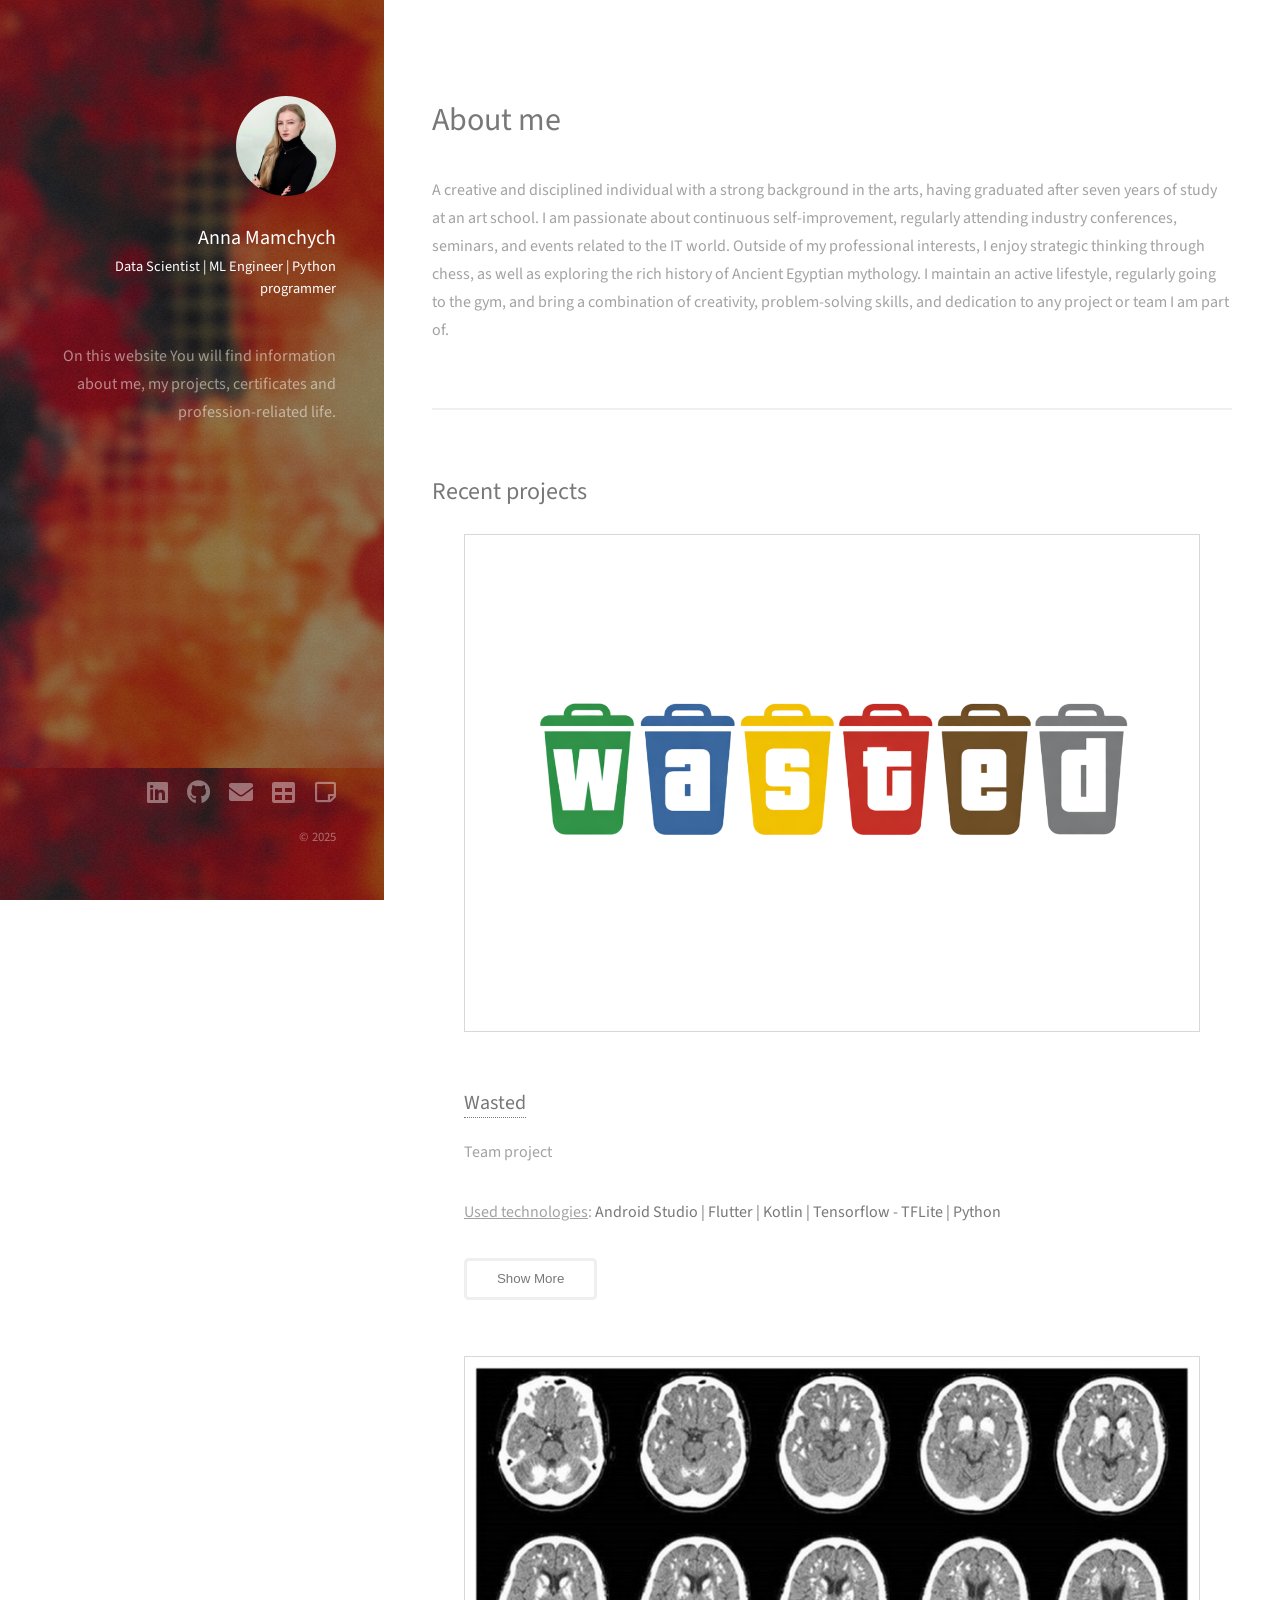
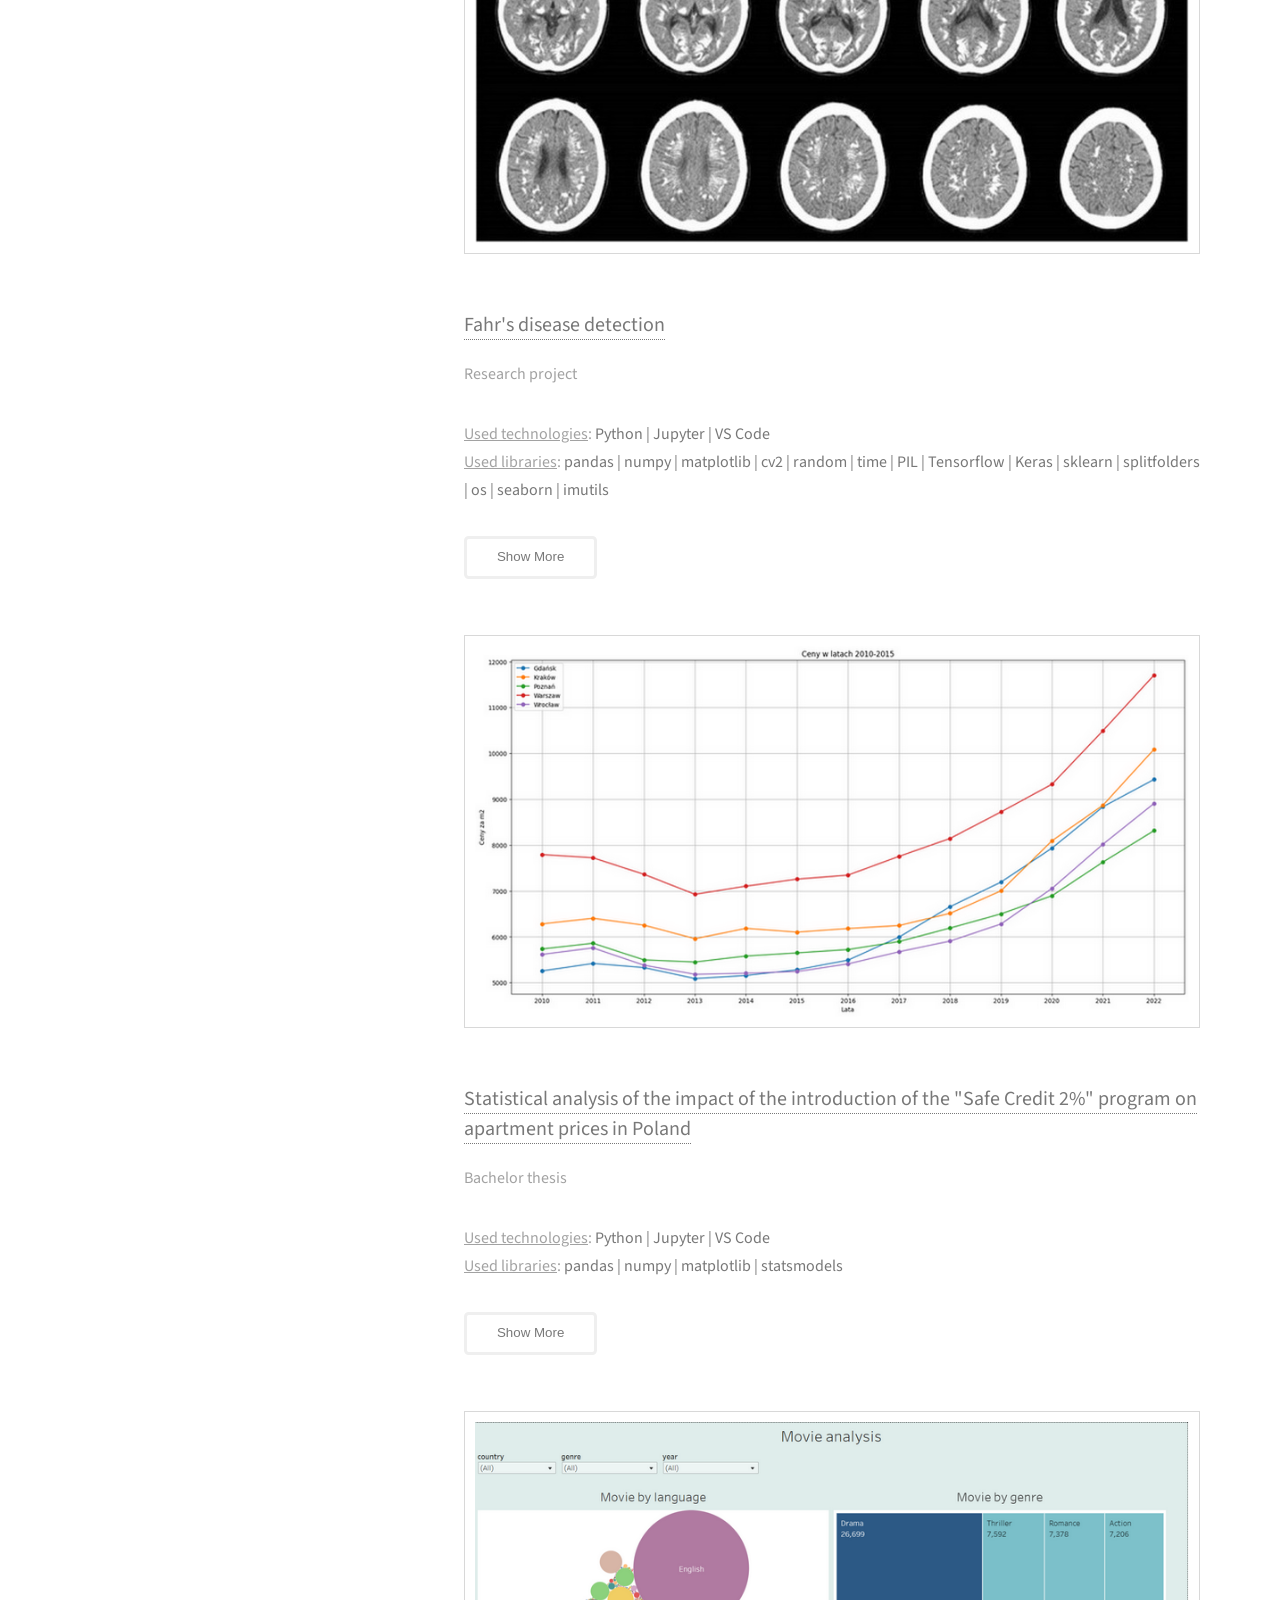
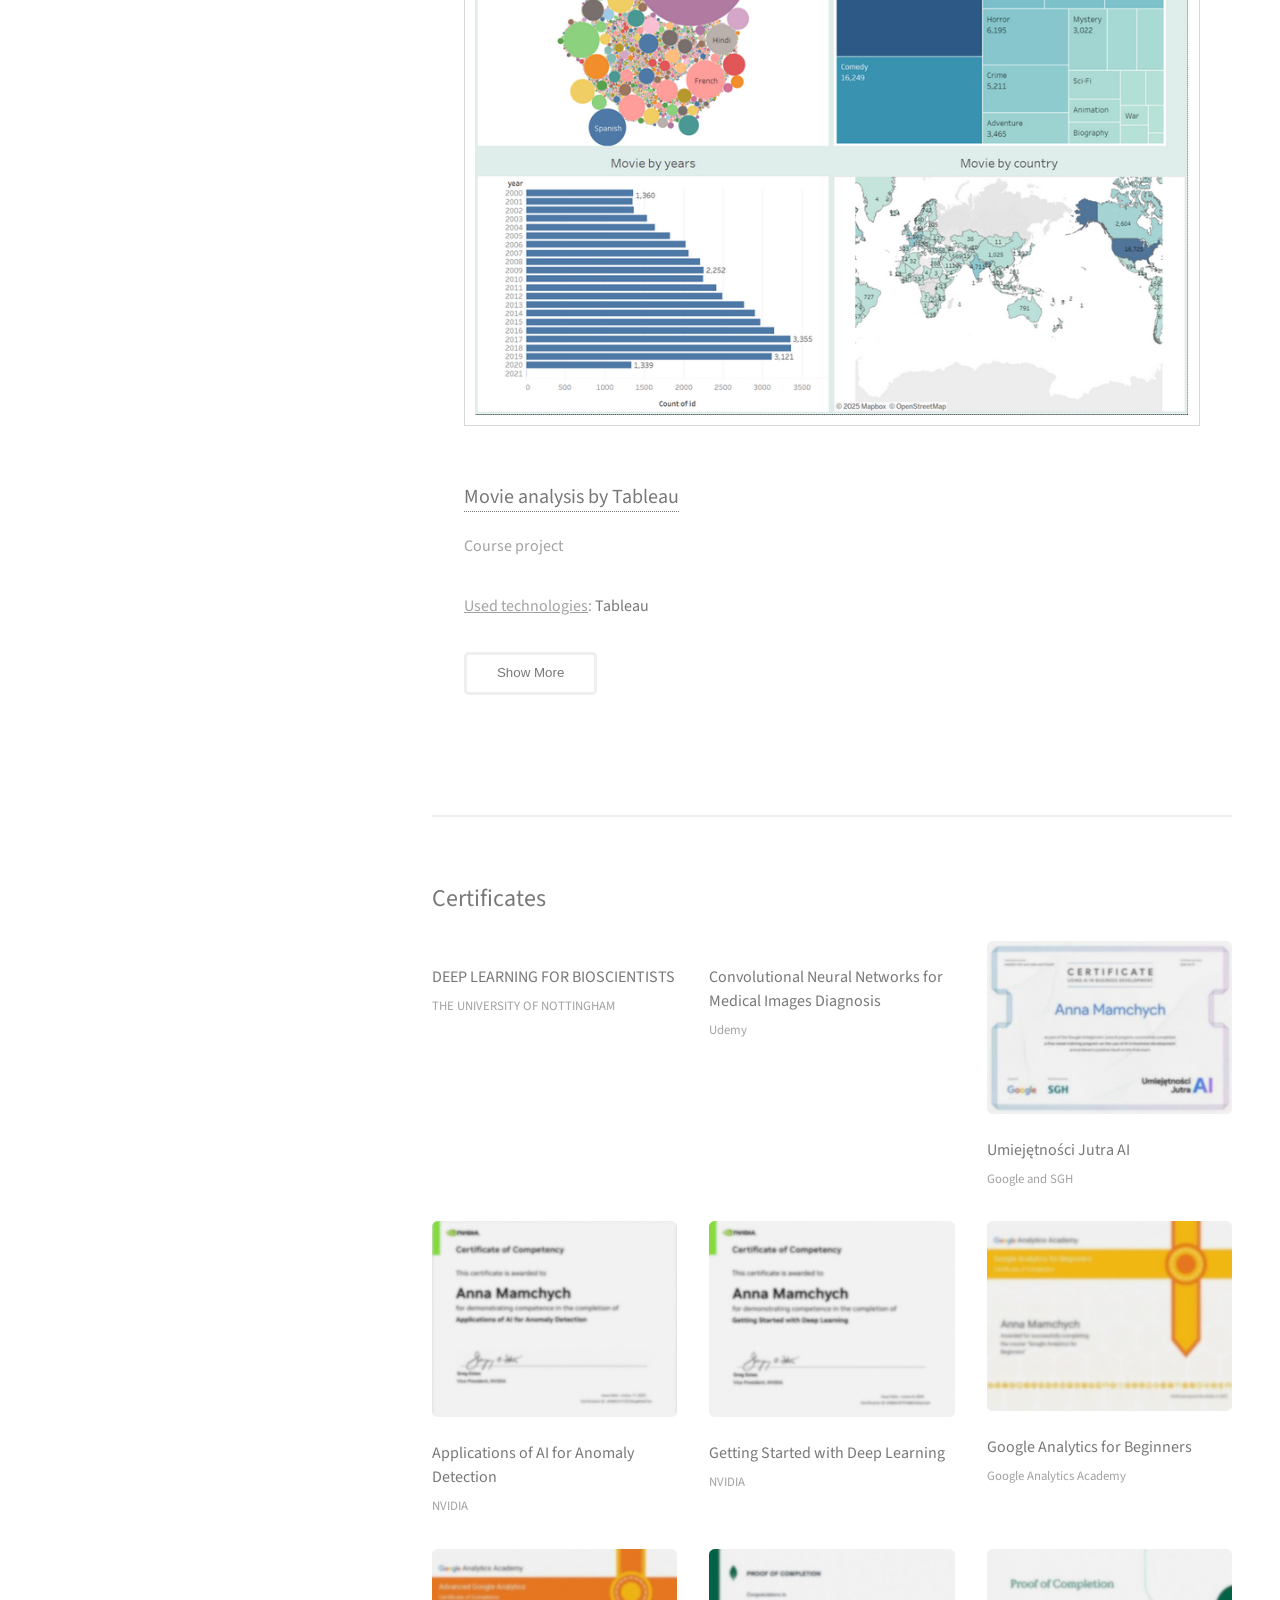
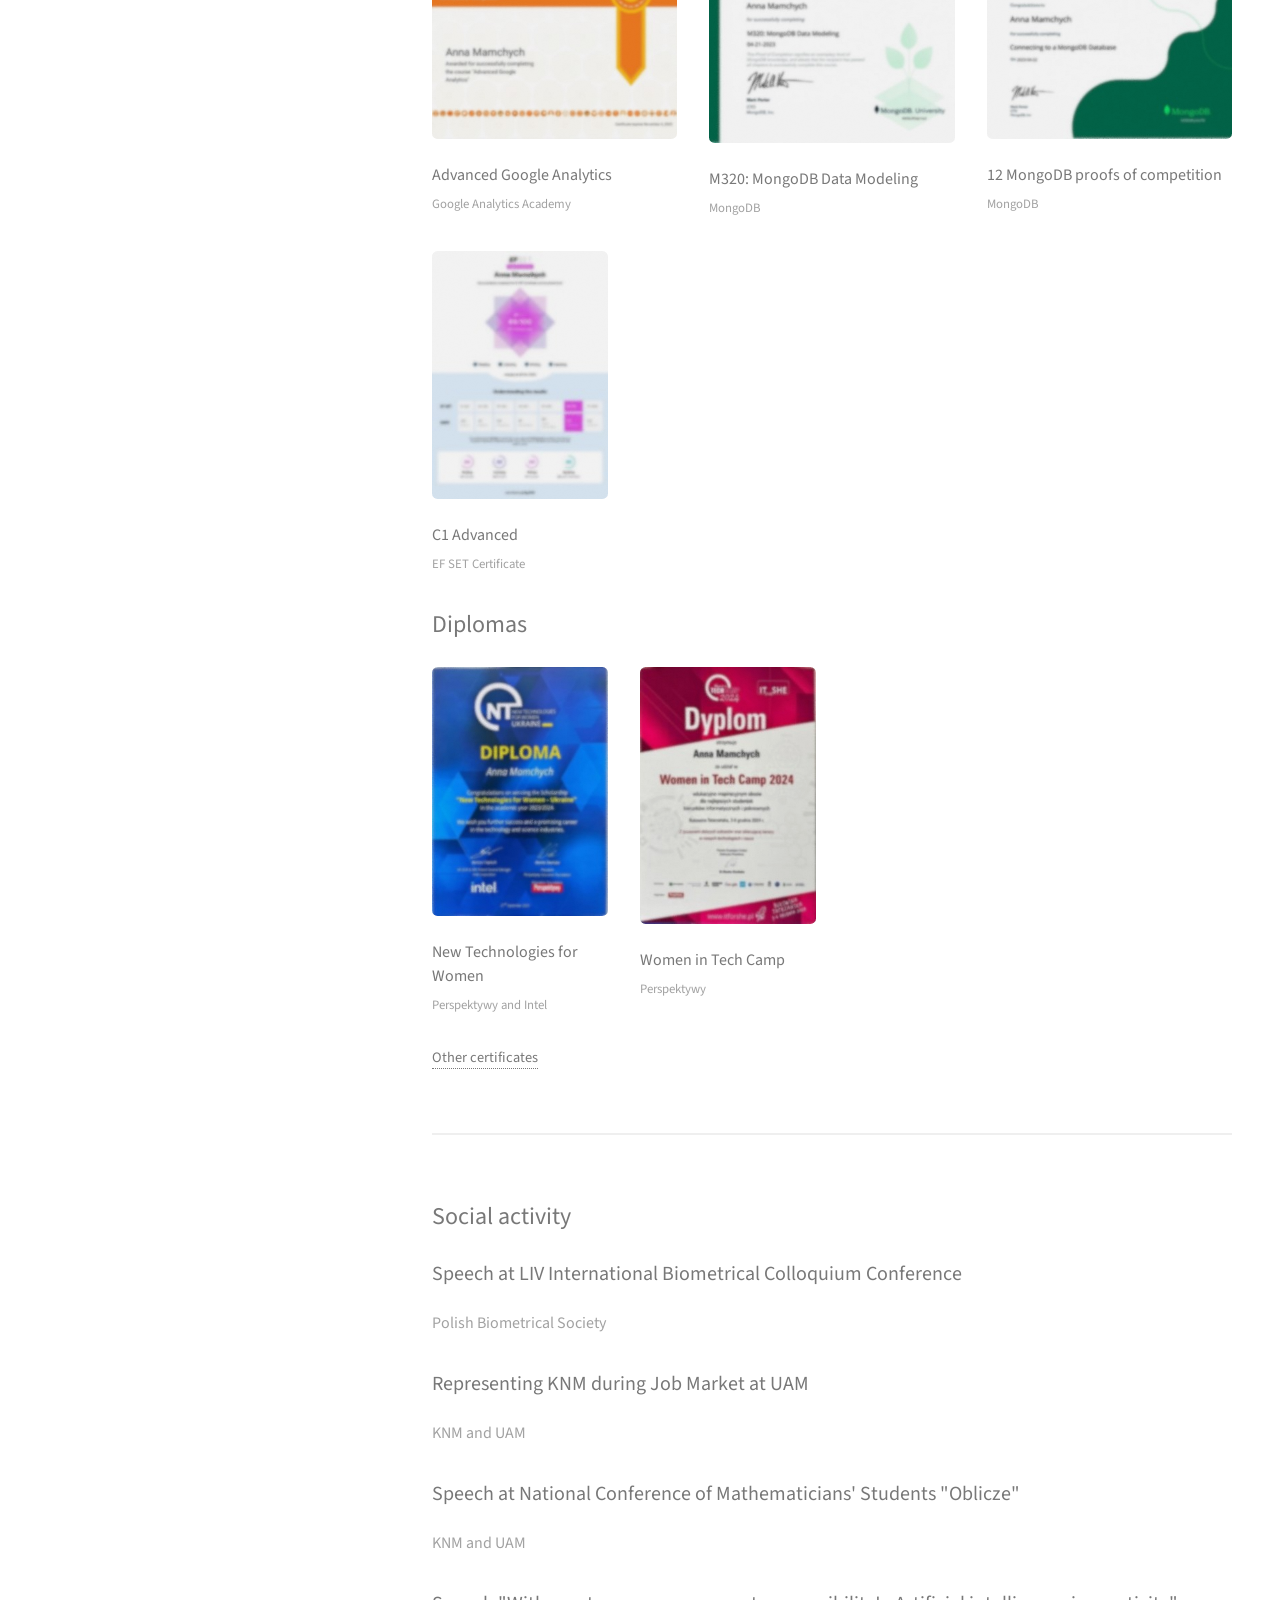
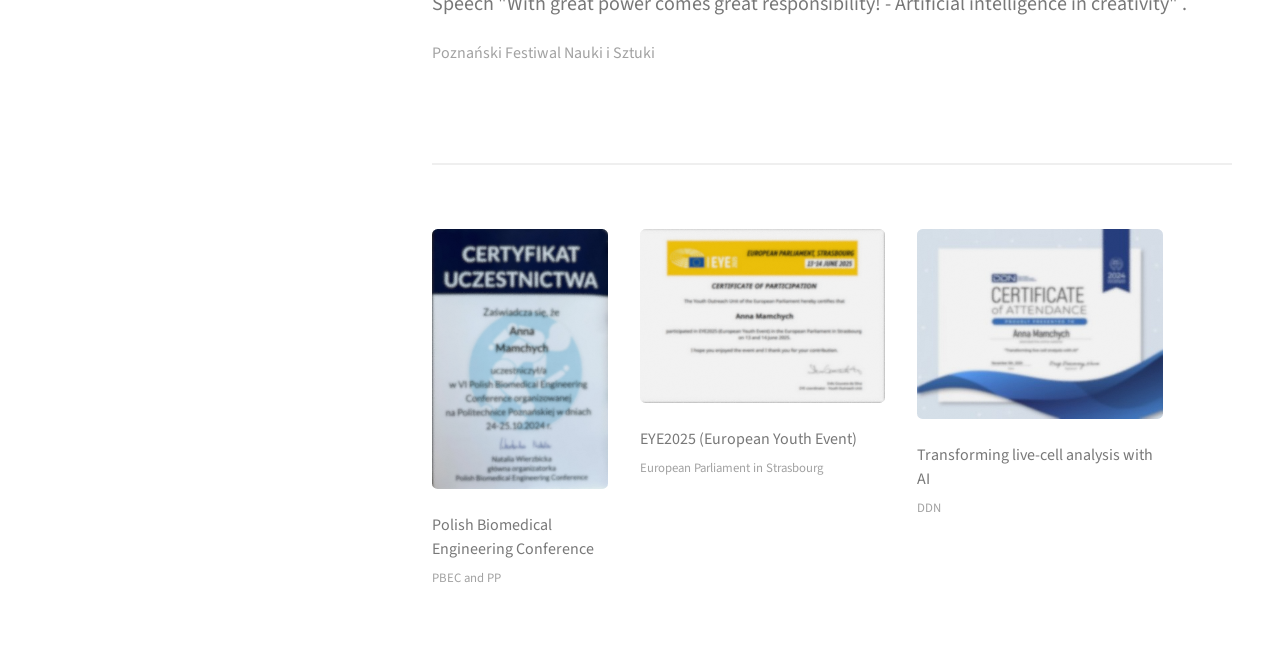
==== commit a49357e8: "upd" ====
--- a/index.html
+++ b/index.html
@@ -13,7 +13,7 @@
 			<header id="header">
 				<div class="inner">
 					<a href="#" class="image avatar"><img src="images/my_avatar_2.jpg" alt="" /></a>
-					<h1><strong> Anna Mamchych</strong></h1> <h5>Data Analyst | Data Scientist | ML Engineer | Python programmer </h5>
+					<h1><strong> Anna Mamchych</strong></h1> <h5>Data Scientist | ML Engineer | Python programmer </h5>
 					<br>On this website You will find information about me, my projects, certificates and profession-reliated life.</br>
 					
 					<!--<a href="http://">A</a>.</h1>-->
@@ -57,7 +57,7 @@
 										<!-- 0.0 -->
 										<img src="images/home_image.png" style = "padding:10px;border:thin solid rgb(216, 216, 216);" class = "responsive-image" alt="" />
 										<br><br/>
-										<h3><a href="">Wasted - in final stage</a></h3>
+										<h3><a href="https://github.com/AnnnaMm/Wasted?tab=readme-ov-file">Wasted</a></h3>
 										<p>Team project</p>
 										
 										
@@ -66,7 +66,7 @@
 											   
 
 											<div id="content00" class="hidden">
-												<p>Mobile app created to help in sorting trash</p>
+												<p>The main idea of ​​the project was to create an application that would help determine which bin to throw garbage in. As well as spread awareness of the importance of proper garbage sorting and caring for the environment.The program allows to take a photo and, using a trained classifier, identify which trash can to throw the object in. In addition, the application provides information about trash cans, what you can/cannot throw in them. There is also a quiz available to help you test your knowledge.</p>
 											</div>
 											
 											<button class="button style1" onclick="toggleContent('content00', this)">Show More</button>
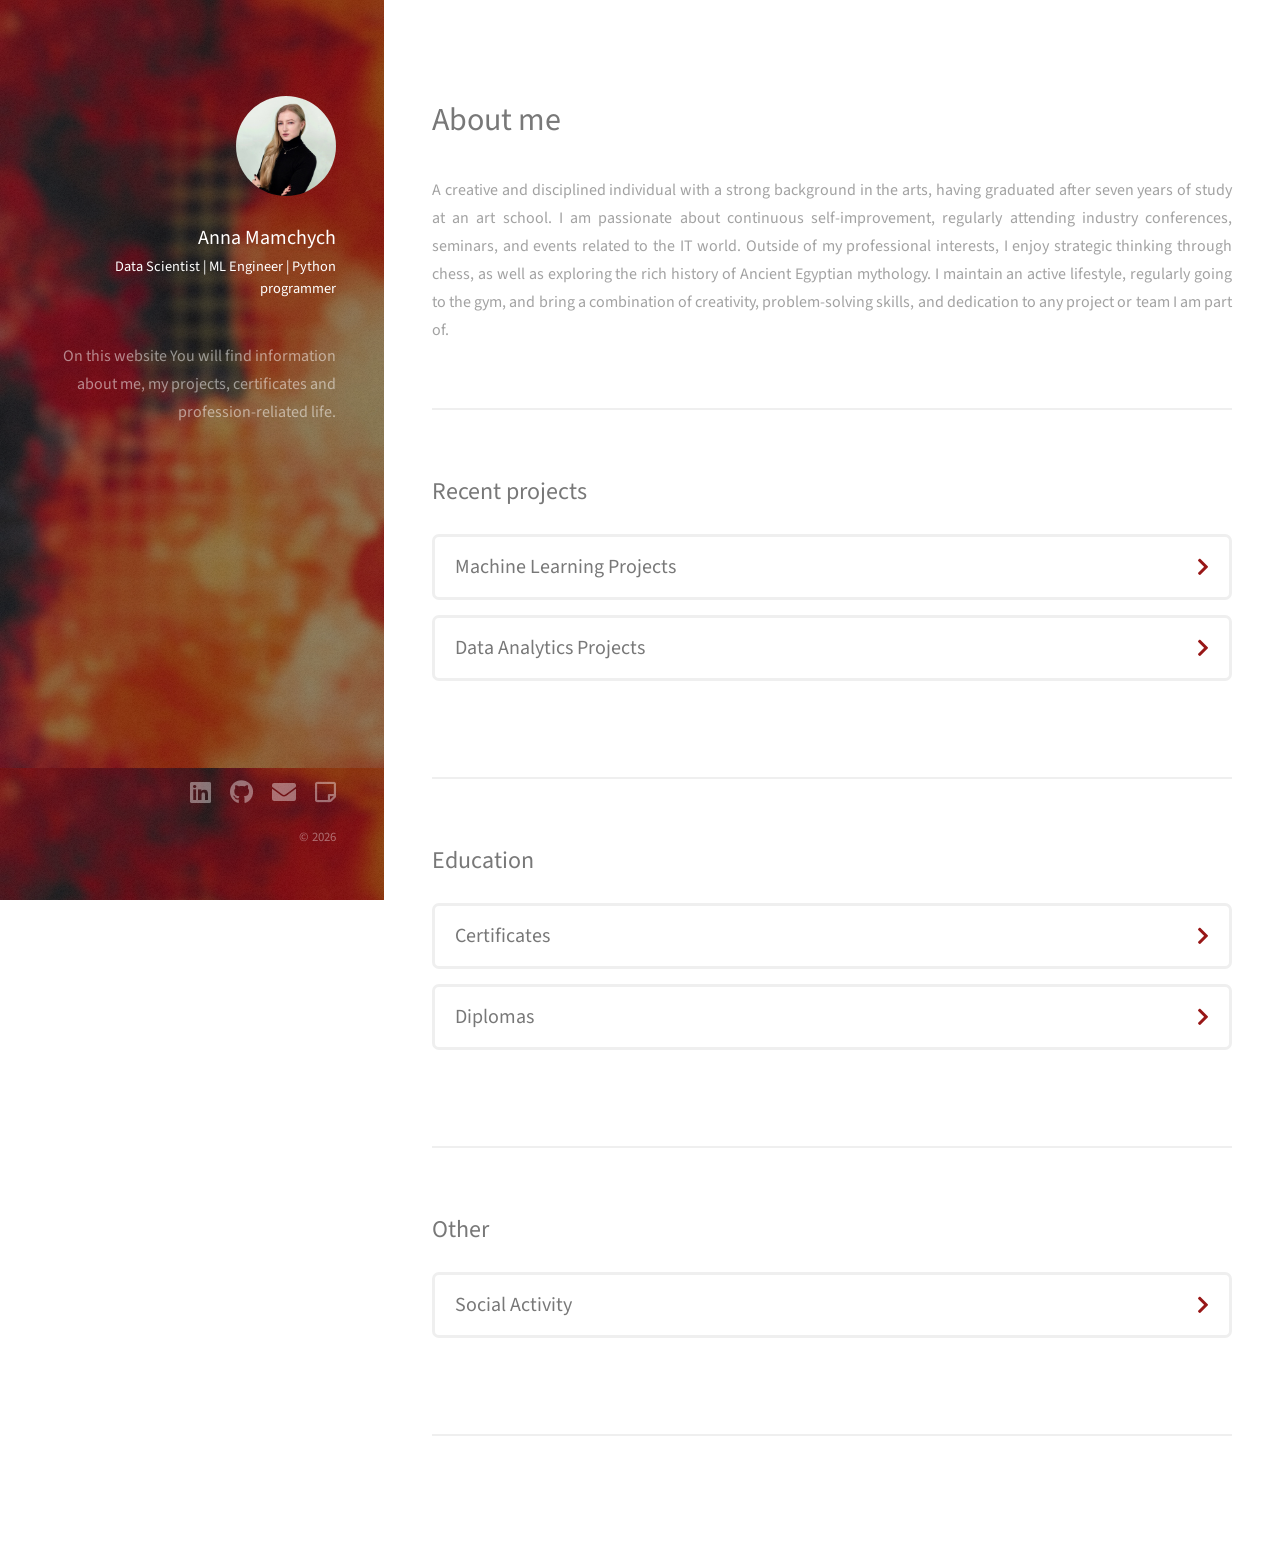
==== commit f55507f5: "Great UPD" ====
--- a/index.html
+++ b/index.html
@@ -1,11 +1,11 @@
 <!DOCTYPE HTML>
 <html>
 	<head>
-		<title>Anna The Analyst </title>
+		<title>Anna Portfolio Website</title>
 		<meta charset="utf-8" />
 		<meta name="viewport" content="width=device-width, initial-scale=1, user-scalable=no" />
 		<link rel="stylesheet" href="assets/css/main.css" />
-		<!--<link rel="icon" type="image/svg+xml" href="images/favicon.ico" />-->
+		<link rel="icon" type="image/svg+xml" href="images/favicon.ico" />
 	</head>
 	<body class="is-preload">
 
@@ -28,165 +28,227 @@
 						<header class="major">
 							<h2>About me</h2>
 						</header>
-						<p>A creative and disciplined individual with a strong background in
-							the arts, having graduated after seven years of study at an art
-							school. I am passionate about continuous self-improvement,
-							regularly attending industry conferences, seminars, and events
-							related to the IT world. Outside of my professional interests, I enjoy
-							strategic thinking through chess, as well as exploring the rich
-							history of Ancient Egyptian mythology. I maintain an active
-							lifestyle, regularly going to the gym, and bring a combination of
-							creativity, problem-solving skills, and dedication to any project or
-							team I am part of.
-						</p>
-						<!--<ul class="actions">
-							<li><a href="#" class="button">Learn More</a></li>
-						</ul>-->
+							<p style="text-align: justify;"> A creative and disciplined individual with a strong background in
+								the arts, having graduated after seven years of study at an art
+								school. I am passionate about continuous self-improvement,
+								regularly attending industry conferences, seminars, and events
+								related to the IT world. Outside of my professional interests, I enjoy
+								strategic thinking through chess, as well as exploring the rich
+								history of Ancient Egyptian mythology. I maintain an active
+								lifestyle, regularly going to the gym, and bring a combination of
+								creativity, problem-solving skills, and dedication to any project or
+								team I am part of.
+							</p>
+						
 					</section>
 
 				<!-- Highlights -->
 					<section id="three">
 						<div class="row">
-							<div class="title"><h2>Recent projects</h2></div>
-							<br><br/>
-							<div class="container">
+							<div class="col-12 col-12-medium">
 								
-								<div class="col-4 col-12-medium">
+								<div class="title"><h2>
+									Recent projects</h2>
+								</div>
 								
 									<section class="highlight">
-										<!-- 0.0 -->
-										<img src="images/home_image.png" style = "padding:10px;border:thin solid rgb(216, 216, 216);" class = "responsive-image" alt="" />
-										<br><br/>
-										<h3><a href="https://github.com/AnnnaMm/Wasted?tab=readme-ov-file">Wasted</a></h3>
-										<p>Team project</p>
+
+										<ul class="accordion-wrapper" style="padding-left: 0; margin-left: 0; list-style: none;">
+											
+											<details class="custom-accordion">
+											<summary>Machine Learning Projects</summary>
+												<p></p>
+												<img src="images/home_image.png" style="padding-left: 0; margin-left: 0; list-style: none; border:thin solid rgb(216, 216, 216); " alt="" width="730" /> 
+												<!-- padding:10px;border:thin solid rgb(216, 216, 216); -->
+												<!-- <p></p> -->
+												<h3><a href="https://github.com/AnnnaMm/Wasted?tab=readme-ov-file">Wasted</a></h3>
+												Team project
+												<div class="details-content">  
+													<p><u>Used technologies</u>: <b> Android Studio | Flutter | Kotlin | Tensorflow - TFLite | Python</b></p>
+													<div id="content00" class="hidden">
+														<p style="text-align: justify;">
+														The main idea of ​​the project was to create an application that would help determine which bin to throw garbage in. 
+														As well as spread awareness of the importance of proper garbage sorting and caring for the environment.
+														The program allows to take a photo and, using a trained classifier, identify which trash can to throw the object in. 
+														In addition, the application provides information about trash cans, what you can/cannot throw in them. 
+														There is also a quiz available to help you test your knowledge.
+														</p>
+													</div>
+													<button class="button style1" onclick="toggleContent('content00', this)">Show More</button>
+												</div>
+
+												<br>
+												<br>
+
+												<img src="images/fr.jpg" style="padding-left: 0; margin-left: 0; list-style: none; border:thin solid rgb(216, 216, 216); " alt="" width="730" />
+												<!-- <p></p> -->
+												<h3><a href="https://github.com/AnnnaMm/Fahr-s-disease-detection">Fahr's disease detection</a></h3>
+												Research project
+												<div>
+													<p><u>Used technologies</u>: <b> Python | Jupyter | VS Code</b><br>
+													<u>Used libraries</u>: <b> pandas | numpy | matplotlib | cv2 | random | time | PIL | Tensorflow | Keras | sklearn | splitfolders | os | seaborn | imutils</b> 
+													</p>
+
+													<div id="content0" class="hidden">
+														<p style="text-align: justify;">
+															This project aimed to investigate the effectiveness of various CNNs in detecting a rare brain pathology - Fahr's disease, using CT images. As part of the study, a new unique dataset was created, which will soon be available on Kaggle.
+														</p>
+													</div>
+													
+													<button class="button style1" onclick="toggleContent('content0', this)">Show More</button>
+												</div>
+												
+												<br>
+												<br>
+
+											</details>
+
 										
-										
-										<div>
-											<p><u>Used technologies</u>: <b> Android Studio | Flutter | Kotlin | Tensorflow - TFLite | Python</b><br>
-											   
-
-											<div id="content00" class="hidden">
-												<p>The main idea of ​​the project was to create an application that would help determine which bin to throw garbage in. As well as spread awareness of the importance of proper garbage sorting and caring for the environment.The program allows to take a photo and, using a trained classifier, identify which trash can to throw the object in. In addition, the application provides information about trash cans, what you can/cannot throw in them. There is also a quiz available to help you test your knowledge.</p>
+
+
+											<details class="custom-accordion" >
+												<p></p>
+												<summary>Data Analytics Projects</summary>
+												<!-- 5 -->
+												<iframe title="Stores_Report" width="730" height="486" src="https://app.powerbi.com/view?r=eyJrIjoiYzk2MjA4NzQtYmMwYy00OTk0LWE5MDMtNDNlYjRlMWNkMDFhIiwidCI6IjcwYTI4NTIyLTk2OWItNDUxZi1iZGIyLWFiZmVhM2FhYTViZiIsImMiOjl9" frameborder="0" allowFullScreen="true"></iframe>										<p></p> <!-- https://app.powerbi.com/view?r=eyJrIjoiYzk2MjA4NzQtYmMwYy00OTk0LWE5MDMtNDNlYjRlMWNkMDFhIiwidCI6IjcwYTI4NTIyLTk2OWItNDUxZi1iZGIyLWFiZmVhM2FhYTViZiIsImMiOjl9 -->
+												<h3><a href="https://github.com/AnnnaMm/Wasted?tab=readme-ov-file">Stores Report</a></h3>
+												Academic project
+												<div>
+													<p><u>Used technologies</u>: <b> Power BI</b><br>
+													
+													</p>
+
+													<div id="content5" class="hidden">
+														<p>This project aimed to show ability to create Power BI reports.</p>
+													</div>
+													
+													<button class="button style1" onclick="toggleContent('content5', this)">Show More</button>
+												</div>
+												
+												<br>
+												<br>
+
+												
+
+												<!-- 1 -->
+												<img src="images/example_output_credit.png" style="padding-left: 0; margin-left: 0; list-style: none; border:thin solid rgb(216, 216, 216); " alt="" width="730" />
+												<p></p>
+												<h3><a href="https://github.com/AnnnaMm/Statistical-analysis-of-the-impact-of-the-Safe-Credit-2-program-on-apartment-prices-in-Poland/tree/main">Statistical analysis of the impact of the introduction of the "Safe Credit 2%" program on apartment prices in Poland</a></h3>
+												Bachelor thesis
+												<div>
+													<p><u>Used technologies</u>: <b> Python | Jupyter | VS Code</b><br>
+													<u>Used libraries</u>: <b> pandas | numpy | matplotlib | statsmodels</b> 
+													</p>
+
+													<div id="content1" class="hidden">
+														<p style="text-align: justify;">This project aimed to show how the government's "Safe Credit 2%" programme has affected housing prices in Poland. 
+															The analysis used data on housing prices from 2010 to 2022 in the 5 largest cities of Poland, 
+															taken from the GUS website, as well as data for 2023 on housing prices from <a href="https://www.kaggle.com/">Kaggle</a></h3>. 
+															The research used multiple regression analysis and repeated measures analysis.
+														</p>
+													</div>
+													<button class="button style1" onclick="toggleContent('content1', this)">Show More</button>
+												</div>
+												
+												<br>
+												<br>
+
+
+												<!-- 2 -->
+												<!-- <img src="images/Movie_an_output.png" style = "padding: 10px; border:thin solid rgb(216, 216, 216);"  alt=""  width="700" /> -->
+												<div class='tableauPlaceholder' id='viz1774720825408' style='position: relative;'>
+												<noscript>
+													<a href='#'><img alt=' ' src='https://public.tableau.com/static/images/Mo/Movieanalysis_17361903455890/Movieanalysis/1_rss.png' style='border: none' /></a>
+												</noscript>
+													<object class='tableauViz'  style='display:none;'>
+														<param name='host_url' value='https%3A%2F%2Fpublic.tableau.com%2F' /> 
+														<param name='embed_code_version' value='3' /> 
+														<param name='site_root' value='' />
+														<param name='name' value='Movieanalysis_17361903455890&#47;Movieanalysis' />
+														<param name='tabs' value='no' />
+														<param name='toolbar' value='no' />
+														<param name='static_image' value='https://public.tableau.com/static/images/Mo/Movieanalysis_17361903455890/Movieanalysis/1.png' /> 
+														<param name='animate_transition' value='yes' />
+														<param name='display_static_image' value='yes' />
+														<param name='display_spinner' value='yes' />
+														<param name='display_overlay' value='yes' />
+														<param name='display_count' value='yes' />
+														<param name='language' value='en-US' />
+													</object>
+												</div>                
+												<script type='text/javascript'>                    
+													var divElement = document.getElementById('viz1774720825408');                    
+													var vizElement = divElement.getElementsByTagName('object')[0];                    
+													
+													// Forces the chart to scale to the container width, with a set height
+													vizElement.style.width = '750px';
+													vizElement.style.height = '600px'; 
+													
+													var scriptElement = document.createElement('script');                    
+													scriptElement.src = 'https://public.tableau.com/javascripts/api/viz_v1.js';                    
+													vizElement.parentNode.insertBefore(scriptElement, vizElement);                
+												</script>									
+												<p></p>
+												<h3><a href="https://public.tableau.com/app/profile/anna.mmchch/viz/Movieanalysis_17361903455890/Movieanalysis">Movie analysis by Tableau</a></h3>
+												Course project
+												<div>
+													<p><u>Used technologies</u>: <b> Tableau</b><br>
+														
+													</p>
+													<div id="content2" class="hidden">
+														<p>
+														This project aimed to show ability to use Tableau for creating dashbords.</h3>
+														</p>
+													</div>
+													
+													<button class="button style1" onclick="toggleContent('content2', this)">Show More</button>
+												</div>
+
+
+												<br>
+												<br>
+
+											</details>
+											<!-- 3 -->
+											<!--<img src="images/titanic_output.png" style = "padding:10px;border:thin solid rgb(216, 216, 216);" class = "responsive-image" alt="" />
+											<br><br/>
+											<h3><a href="https://github.com/AnnnaMm/Portfolio_Projects/tree/main/Titanic_plots">Titanic plots using R and Python</a></h3>
+											<p>Course works</p>
+											
+											<div>
+												<p><u>Used technologies</u>: <b> Python | VS Code | R | RStudio</b><br>
+												<u>Used libraries</u>: <b> pandas | numpy | matplotlib || ggplot2 | dplyr | tidyr | emoGG</b> 
+												</p>
+												<div id="content3" class="hidden">
+													<p>
+													This project aimed to show different types of plots. Similar plots were created using Python and R. The data was taken from <a href="https://www.kaggle.com/">Kaggle</a></h3>. 
+													</p>
+												</div>
+												
+												<button class="button style1" onclick="toggleContent('content3', this)">Show More</button>
 											</div>
 											
-											<button class="button style1" onclick="toggleContent('content00', this)">Show More</button>
-										</div>
-										
-										<br>
-										<br>
-
-
-										<!-- 0 -->
-										<img src="images/fr.jpg" style = "padding:10px;border:thin solid rgb(216, 216, 216);" class = "responsive-image" alt="" />
-										<br><br/>
-										<h3><a href="https://github.com/AnnnaMm/Fahr-s-disease-detection">Fahr's disease detection</a></h3>
-										<p>Research project</p>
-										
-										
-										<div>
-											<p><u>Used technologies</u>: <b> Python | Jupyter | VS Code</b><br>
-											   <u>Used libraries</u>: <b> pandas | numpy | matplotlib | cv2 | random | time | PIL | Tensorflow | Keras | sklearn | splitfolders | os | seaborn | imutils</b> 
-											</p>
-
-											<div id="content0" class="hidden">
-												<p>This project aimed to investigate the effectiveness of various CNNs in detecting a rare brain pathology - Fahr's disease, using CT images. As part of the study, a new unique dataset was created, which will soon be available on Kaggle.</p>
-											</div>
+				
+											<div>
+											</div>-->
+
 											
-											<button class="button style1" onclick="toggleContent('content0', this)">Show More</button>
-										</div>
-										
-										<br>
-										<br>
-
-										<!-- 1 -->
-										<img src="images/example_output_credit.png" style = "padding:10px;border:thin solid rgb(216, 216, 216);" class = "responsive-image" alt="" />
-										<br><br/>
-										<h3><a href="https://github.com/AnnnaMm/Statistical-analysis-of-the-impact-of-the-Safe-Credit-2-program-on-apartment-prices-in-Poland/tree/main">Statistical analysis of the impact of the introduction of the "Safe Credit 2%" program on apartment prices in Poland</a></h3>
-										<p>Bachelor thesis</p>
-										
-										
-										<div>
-											<p><u>Used technologies</u>: <b> Python | Jupyter | VS Code</b><br>
-											   <u>Used libraries</u>: <b> pandas | numpy | matplotlib | statsmodels</b> 
-											</p>
-
-											<div id="content1" class="hidden">
-												<p>This project aimed to show how the government's "Safe Credit 2%" programme has affected housing prices in Poland. 
-													The analysis used data on housing prices from 2010 to 2022 in the 5 largest cities of Poland, 
-													taken from the GUS website, as well as data for 2023 on housing prices from <a href="https://www.kaggle.com/">Kaggle</a></h3>. 
-													The research used multiple regression analysis and repeated measures analysis.</p>
-											</div>
-											<button class="button style1" onclick="toggleContent('content1', this)">Show More</button>
-										</div>
-										
-										<br>
-										<br>
-
-
-										<!-- 2 -->
-										<img src="images/Movie_an_output.png" style = "padding: 10px; border:thin solid rgb(216, 216, 216);" class = "responsive-image" alt="" />
-										<br><br/>
-										<h3><a href="https://public.tableau.com/app/profile/anna.mmchch/viz/Movieanalysis_17361903455890/Movieanalysis">Movie analysis by Tableau</a></h3>
-										<p>Course project</p>
-										
-										<div>
-											<p><u>Used technologies</u>: <b> Tableau</b><br>
-												
-											</p>
-											<div id="content2" class="hidden">
-												<p>
-												This project aimed to show ability to use Tableau for creating dashbords.</h3>
-												</p>
-											</div>
+											<script>
+												function toggleContent(contentId, button) {
+													const content = document.getElementById(contentId);
+													if (content.classList.contains('hidden')) {
+														content.classList.remove('hidden');
+														button.textContent = 'Show Less';
+													} else {
+														content.classList.add('hidden');
+														button.textContent = 'Show More';
+													}
+												}
+											</script>
+
 											
-											<button class="button style1" onclick="toggleContent('content2', this)">Show More</button>
-										</div>
-
-
-										<br>
-										<br>
-
-
-										<!-- 3 -->
-										<!--<img src="images/titanic_output.png" style = "padding:10px;border:thin solid rgb(216, 216, 216);" class = "responsive-image" alt="" />
-										<br><br/>
-										<h3><a href="https://github.com/AnnnaMm/Portfolio_Projects/tree/main/Titanic_plots">Titanic plots using R and Python</a></h3>
-										<p>Course works</p>
-										
-										<div>
-											<p><u>Used technologies</u>: <b> Python | VS Code | R | RStudio</b><br>
-											<u>Used libraries</u>: <b> pandas | numpy | matplotlib || ggplot2 | dplyr | tidyr | emoGG</b> 
-											</p>
-											<div id="content3" class="hidden">
-												<p>
-												This project aimed to show different types of plots. Similar plots were created using Python and R. The data was taken from <a href="https://www.kaggle.com/">Kaggle</a></h3>. 
-												</p>
-											</div>
-											
-											<button class="button style1" onclick="toggleContent('content3', this)">Show More</button>
-										</div>
-										
-			
-										<div>
-										</div>-->
-
-										  
-										<script>
-											function toggleContent(contentId, button) {
-												const content = document.getElementById(contentId);
-												if (content.classList.contains('hidden')) {
-													content.classList.remove('hidden');
-													button.textContent = 'Show Less';
-												} else {
-													content.classList.add('hidden');
-													button.textContent = 'Show More';
-												}
-											}
-										</script>
-
-										<!--<ul class="actions">
-											<li><a href="#" class="button style1">Learn More</a></li>
-										</ul>-->
+										</ul>
+
 									</section>
 							</div>
 						</div>
@@ -196,153 +258,206 @@
 
 				<!-- Three -->
 					<section id="two">
-
-						<h2>Certificates</h2>
-
 						<div class="row">
-
-							<article class="col-4 col-12-xsmall work-item">
-								<a href="" class="image fit thumb"><img src="" alt="" /></a>
-								<h3>DEEP LEARNING FOR BIOSCIENTISTS</h3>
-								<p>THE UNIVERSITY OF NOTTINGHAM</p>
-							</article>
-
-							<article class="col-4 col-12-xsmall work-item">
-								<a href="" class="image fit thumb"><img src="" alt="" /></a>
-								<h3>Convolutional Neural Networks for Medical Images Diagnosis</h3>
-								<p>Udemy</p>
-							</article>
-
-							<article class="col-4 col-12-xsmall work-item">
-								<a href="images/certificates_and_diplomas_fulls/Umiejetnosci Jutra AI.jpg" class="image fit thumb"><img src="images/certificates_and_diplomas_thumbs/Umiejetnosci Jutra AI.jpg" alt="" /></a>
-								<h3>Umiejętności Jutra AI</h3>
-								<p>Google and SGH</p>
-							</article>
-
-
-							<article class="col-4 col-12-xsmall work-item">
-								<a href="images/certificates_and_diplomas_fulls/Applications of AI for Anomaly Detection.png" class="image fit thumb"><img src="images/certificates_and_diplomas_thumbs/Applications of AI for Anomaly Detection.png" alt="" /></a>
-								<h3>Applications of AI for Anomaly Detection</h3>
-								<p>NVIDIA</p>
-							</article>
-							
-							<article class="col-4 col-12-xsmall work-item">
-								<a href="images/certificates_and_diplomas_fulls/Getting Started with Deep Learning.png" class="image fit thumb"><img src="images/certificates_and_diplomas_thumbs/Getting Started with Deep Learning.png" alt="" /></a>
-								<h3>Getting Started with Deep Learning</h3>
-								<p>NVIDIA</p>
-							</article>
-
-							
-							<article class="col-4 col-12-xsmall work-item">
-								<a href="images/certificates_and_diplomas_fulls/Course_Certificate BEGINER_page-0001.jpg" class="image fit thumb"><img src="images/certificates_and_diplomas_thumbs/Course_Certificate BEGINER_page-0001.jpg" alt="" /></a>
-								<h3>Google Analytics for Beginners</h3>
-								<p>Google Analytics Academy</p>
-							</article>
-							
-							<article class="col-4 col-12-xsmall work-item">
-								<a href="images/certificates_and_diplomas_fulls/Course_Certificate ADVANCED_page-0001.jpg" class="image fit thumb"><img src="images/certificates_and_diplomas_thumbs/Course_Certificate ADVANCED_page-0001.jpg" alt="" /></a>
-								<h3>Advanced Google Analytics</h3>
-								<p>Google Analytics Academy</p>
-
-
-							</article>
-							<article class="col-4 col-12-xsmall work-item">
-								<a href="images/certificates_and_diplomas_fulls/M320 MongoDB Data Modeling_page-0001.jpg" class="image fit thumb"><img src="images/certificates_and_diplomas_thumbs/M320 MongoDB Data Modeling_page-0001.jpg" alt="" /></a>
-								<h3>M320: MongoDB Data Modeling</h3>
-								<p>MongoDB</p>
-							</article>
+							<div class="col-12 col-12-medium">
+								<div class="title"><h2>
+									Education</h2>
+								</div>
+								
+								<ul class="accordion-wrapper" style="padding-left: 0; margin-left: 0; list-style: none;">
+									
+									<details class="custom-accordion">
+										<summary>Certificates</summary>
+										<p></p>
+										<div class="details-content">
+											<div class="row">
+												<article class="col-4 col-12-xsmall work-item">
+													<a href="images/certificates_and_diplomas_full/CNN_U.png" class="image fit thumb">
+														<img src="images/certificates_and_diplomas_thumbs/CNN_U.png" alt="" />
+													</a>
+													<h3>Convolutional Neural Networks for Medical Images Diagnosis</h3>
+													<p>Udemy</p>
+												</article>
+
+												<article class="col-4 col-12-xsmall work-item">
+													<a href="images/certificates_and_diplomas_fulls/Applications of AI for Anomaly Detection.png" class="image fit thumb">
+														<img src="images/certificates_and_diplomas_thumbs/Applications of AI for Anomaly Detection.png" alt="" />
+													</a>
+													<h3>Applications of AI for Anomaly Detection</h3>
+													<p>NVIDIA</p>
+												</article>
+												
+												<article class="col-4 col-12-xsmall work-item">
+													<a href="images/certificates_and_diplomas_fulls/Getting Started with Deep Learning.png" class="image fit thumb">
+														<img src="images/certificates_and_diplomas_thumbs/Getting Started with Deep Learning.png" alt="" />
+													</a>
+													<h3>Getting Started with Deep Learning</h3>
+													<p>NVIDIA</p>
+												</article>
+
+												<article class="col-4 col-12-xsmall work-item">
+													<a href="images/certificates_and_diplomas_fulls/Umiejetnosci Jutra AI.jpg" class="image fit thumb">
+														<img src="images/certificates_and_diplomas_thumbs/Umiejetnosci Jutra AI.jpg" alt=""  />
+													</a>
+													<h3>Umiejętności Jutra AI</h3>
+													<p>Google and SGH</p>
+												</article>
+
+												<article class="col-4 col-12-xsmall work-item">
+													<a href="images/certificates_and_diplomas_fulls/Course_Certificate BEGINER_page-0001.jpg" class="image fit thumb">
+														<img src="images/certificates_and_diplomas_thumbs/Course_Certificate BEGINER_page-0001.jpg" alt="" />
+													</a>
+													<h3>Google Analytics for Beginners</h3>
+													<p>Google Analytics Academy</p>
+												</article>
+												
+												<article class="col-4 col-12-xsmall work-item">
+													<a href="images/certificates_and_diplomas_fulls/Course_Certificate ADVANCED_page-0001.jpg" class="image fit thumb">
+														<img src="images/certificates_and_diplomas_thumbs/Course_Certificate ADVANCED_page-0001.jpg" alt="" />
+													</a>
+													<h3>Advanced Google Analytics</h3>
+													<p>Google Analytics Academy</p>
+												</article>
+												
+												<article class="col-4 col-12-xsmall work-item">
+													<a href="images/certificates_and_diplomas_fulls/M320 MongoDB Data Modeling_page-0001.jpg" class="image fit thumb">
+														<img src="images/certificates_and_diplomas_thumbs/M320 MongoDB Data Modeling_page-0001.jpg" alt="" />
+													</a>
+													<h3>M320: MongoDB Data Modeling</h3>
+													<p>MongoDB</p>
+												</article>
+										
+												<article class="col-4 col-12-xsmall work-item">
+													<a href="images/certificates_and_diplomas_fulls/all.jpg" class="image fit thumb">
+														<img src="images/certificates_and_diplomas_thumbs/Connecting to a MongoDB Database_page-0001.jpg" alt="" />
+													</a>
+													<h3>12 MongoDB proofs of competition</h3>
+													<p>MongoDB</p>
+												</article>
+												<p><br></p>
+												
+
+												<article class="col-4 col-12-xsmall work-item">
+													<a href="images/certificates_and_diplomas_full/DLB.png" class="image fit thumb">
+														<img src="images/certificates_and_diplomas_thumbs/DLB.png" alt=""/>
+													</a>
+													<h3>Deep Learning for Bioscientists</h3>
+													<p>The University of Nottingham</p>
+												</article>
+										
+												<article class="col-4 col-12-xsmall work-item">
+													<a href="images/certificates_and_diplomas_fulls/EF SET Certificate_page-0001.jpg" class="image fit thumb">
+														<img src="images/certificates_and_diplomas_thumbs/EF SET Certificate_page-0001.jpg" alt="" />
+													</a>
+													<h3>C1 Advanced</h3>
+													<p>EF SET Certificate</p>
+												</article>
+											</div>
+											
+											<h5><a href="https://drive.google.com/drive/folders/1F6gUDTBWfTPVTNUNkZiOT-Ciie_TSJ7E?usp=drive_link">Other certificates</a></h5>
+										</div>
+									</details>
+
+									<details class="custom-accordion">
+										<summary>Diplomas</summary>
+										<p></p>
+										<div class="details-content">
+											<div class="row">
+												<article class="col-3 col-12-xsmall work-item">
+													<a href="images/certificates_and_diplomas_fulls/Diploma_NTDD_page-0001.jpg" class="image fit thumb">
+														<img src="images/certificates_and_diplomas_thumbs/Diploma_NTDD_page-0001.jpg" alt="" />
+													</a>
+													<h3>New Technologies for Women</h3>
+													<p>Perspektywy and Intel</p>
+												</article>
+
+												<article class="col-3 col-12-xsmall work-item">
+													<a href="images/certificates_and_diplomas_fulls/WiT_Camp.jpeg" class="image fit thumb">
+														<img src="images/certificates_and_diplomas_thumbs/WiT_Camp.jpeg" alt="" />
+													</a>
+													<h3>Women in Tech Camp</h3>
+													<p>Perspektywy</p>
+												</article>
+											</div>
+										</div>
+									</details>
+
+								</ul>
+							</div>
+						</div>
+					</section>
+
+					<section id="three">
+						<div class="row">
+							<div class="col-12 col-12-medium">
+								<div class="title"><h2>
+									Other</h2>
+								</div>
+								
+								<ul class="accordion-wrapper" style="padding-left: 0; margin-left: 0; list-style: none;">
+									
+									<details class="custom-accordion">
+										<summary>Social Activity</summary>
+										<p></p>
+										<div class="details-content">
+											<div class="row">
+												<article class="col-12 col-12-medium work-item">
+													<h3>New Technologies for Women Anniversary</h3>
+													<p>Women in Tech Summit</p>
+												</article>
+												
+												<article class="col-12 col-12-medium work-item">
+													<h3>Speech at LIV International Biometrical Colloquium Conference</h3>
+													<p>Polish Biometrical Society</p>
+												</article>
+												
+												<article class="col-12 col-12-medium work-item">
+													<h3>Representing KNM during Job Market at UAM</h3>
+													<p>KNM and UAM</p>
+												</article>
+												
+												<article class="col-12 col-12-medium work-item">
+													<h3>Speech at National Conference of Mathematicians' Students "Oblicze"</h3>
+													<p>KNM and UAM</p>
+												</article>
+												
+												<article class="col-12 col-12-medium work-item">
+													<h3>Speech "With great power comes great responsibility! - Artificial intelligence in creativity"</h3>
+													<p>Poznański Festiwal Nauki i Sztuki</p>
+												</article>
+												
+												
+												
+												<article class="col-3 col-12-xsmall work-item">
+													<a href="images/certificates_and_diplomas_fulls/pbk.png" class="image fit thumb"><img src="images/certificates_and_diplomas_thumbs/pbk.png" alt="" /></a>
+													<h3>Polish Biomedical Engineering Conference</h3>
+												<p>PBEC and PP</p>
+												
+												</article>
+
+												<article class="col-4 col-12-xsmall work-item">
+													<a href="images/certificates_and_diplomas_fulls/EYE.png" class="image fit thumb"><img src="images/certificates_and_diplomas_thumbs/EYE.png" alt="" /></a>
+													<h3>EYE2025 (European Youth Event)</h3>
+													<p>European Parliament in Strasbourg</p>
+													
+												</article>
+
+												<article class="col-4 col-12-xsmall work-item">
+													<a href="images/certificates_and_diplomas_fulls/DDN_Webinar_Certificate_2024_Transforming_live-cell_analysis_with_AI_NAMED_page-0001.jpg" class="image fit thumb"><img src="images/certificates_and_diplomas_thumbs/DDN_Webinar_Certificate_2024_Transforming_live-cell_analysis_with_AI_NAMED_page-0001.jpg" alt="" /></a>
+													<h3>Transforming live-cell analysis with AI</h3>
+													<p>DDN</p>
+												</article>
+
+											</div>
+										</div>
+									</details>
+
+								</ul>
+							</div>
+						</div>
+					</section>
+
 					
-							<article class="col-4 col-12-xsmall work-item">
-								<a href="images/certificates_and_diplomas_fulls/all.jpg" class="image fit thumb"><img src="images/certificates_and_diplomas_thumbs/Connecting to a MongoDB Database_page-0001.jpg" alt="" /></a>
-								<h3>12 MongoDB proofs of competition</h3>
-								<p>MongoDB</p>
-							</article>
-
-
-		
-						
-
-							<article class="col-3 col-12-xsmall work-item">
-								<a href="images/certificates_and_diplomas_fulls/EF SET Certificate_page-0001.jpg" class="image fit thumb"><img src="images/certificates_and_diplomas_thumbs/EF SET Certificate_page-0001.jpg" alt="" /></a>
-								<h3>C1 Advanced</h3>
-								<p>EF SET Certificate</p>
-							</article>
-									
-						
-						</div>
-
-						
-
-						<h2>Diplomas</h2>
-						<div class="row">
-							<article class="col-3 col-12-xsmall work-item">
-								<a href="images/certificates_and_diplomas_fulls/Diploma_NTDD_page-0001.jpg" class="image fit thumb"><img src="images/certificates_and_diplomas_thumbs/Diploma_NTDD_page-0001.jpg" alt="" /></a>
-								<h3>New Technologies for Women</h3>
-								<p>Perspektywy and Intel</p>
-							</article>
-
-							<article class="col-3 col-12-xsmall work-item">
-								<a href="images/certificates_and_diplomas_fulls/WiT_Camp.jpeg" class="image fit thumb"><img src="images/certificates_and_diplomas_thumbs/WiT_Camp.jpeg" alt="" /></a>
-								<h3>Women in Tech Camp</h3>
-								<p>Perspektywy</p>
-							</article>
-							
-							
-						</div>
-						<h5><a href="https://drive.google.com/drive/folders/1F6gUDTBWfTPVTNUNkZiOT-Ciie_TSJ7E?usp=drive_link">Other certificates</a></h5>
-
-
-					</section>
-
-					
-
-					<section id="three">
-
-
-						<h2>Social activity</h2>
-						<div class="row">
-
-							<article class="col-12-medium">
-								
-								<!--<a ><img src="images/activity_photo/wts.jpg" alt="" height="300"/></a>>
-								<h3>New Technologies for Women Anniversary</h3>
-								<p>Women in Tech Summit</p>
-
-							</article>
-
-							<article class="col-12-medium">
-								
-								<!--<a ><img src="images/activity_photo/oblicze.jpg" alt="" /></a>-->
-								<h3>Speech at LIV International Biometrical Colloquium Conference</h3>
-								<p>Polish Biometrical Society</p>
-
-							</article>
-							
-							<article class="col-12-medium">
-								
-								<!--<a ><img src="images/activity_photo/tp.jpg" alt="" /></a>-->
-								<h3>Representing KNM during Job Market at UAM</h3>
-								<p>KNM and UAM</p>
-
-							</article>
-							
-							<article class="col-12-medium">
-								
-								<!--<a ><img src="images/activity_photo/oblicze.jpg" alt="" /></a>-->
-								<h3>Speech at National Conference of Mathematicians' Students "Oblicze"</h3>
-								<p>KNM and UAM</p>
-
-							</article>
-							
-							<article class="col-12-medium">
-								<!--<a ><img src="images/activity_photo/PFNSZ.jpg" alt="" /></a>-->
-								<h3>Speech "With great power comes great responsibility! - Artificial intelligence in creativity" .</h3>
-								<p>Poznański Festiwal Nauki i Sztuki</p>
-						
-							</article>
-						</div>
-
-					</section>
 					
 					<section id="three">
 
@@ -379,33 +494,11 @@
 
 								</article>-->
 
-								<article class="col-3 col-12-xsmall work-item">
-									<a href="images/certificates_and_diplomas_fulls/pbk.png" class="image fit thumb"><img src="images/certificates_and_diplomas_thumbs/pbk.png" alt="" /></a>
-									<h3>Polish Biomedical Engineering Conference</h3>
-									<p>PBEC and PP</p>
-									
-								</article>
-
-								<article class="col-4 col-12-xsmall work-item">
-									<a href="images/certificates_and_diplomas_fulls/EYE.png" class="image fit thumb"><img src="images/certificates_and_diplomas_thumbs/EYE.png" alt="" /></a>
-									<h3>EYE2025 (European Youth Event)</h3>
-									<p>European Parliament in Strasbourg</p>
-									
-								</article>
-
-								<article class="col-4 col-12-xsmall work-item">
-									<a href="images/certificates_and_diplomas_fulls/DDN_Webinar_Certificate_2024_Transforming_live-cell_analysis_with_AI_NAMED_page-0001.jpg" class="image fit thumb"><img src="images/certificates_and_diplomas_thumbs/DDN_Webinar_Certificate_2024_Transforming_live-cell_analysis_with_AI_NAMED_page-0001.jpg" alt="" /></a>
-									<h3>Transforming live-cell analysis with AI</h3>
-									<p>DDN</p>
-								</article>
-
+							
 
 
 							</div>
-							
 						
-
-
 
 						<!--
 						<ul class="actions">
@@ -423,11 +516,11 @@
 						<li><a href="https://www.linkedin.com/in/anna-mamchych/" class="icon brands fa-linkedin"><span class="label">Linkedin</span></a></li>
 						<li><a href="https://github.com/AnnnaMm" class="icon brands fa-github"><span class="label">Github</span></a></li>
 						<li><a href="mailto:annamamch17@gmail.com"  class="icon solid fa-envelope"><span class="label">Email</span></a></li>
-						<li><a href="https://public.tableau.com/app/profile/anna.mmchch/vizzes"  class="icon solid fa-table"><span class="label">Tableau</span></a></li>
+						<!-- <li><a href="https://public.tableau.com/app/profile/anna.mmchch/vizzes"  class="icon solid fa-table"><span class="label">Tableau</span></a></li> -->
 						<li><a href="pdf/AnnaMamchychCV.pdf" class="icon regular fa-sticky-note"><span class="label">Sticky-note</span></a></li>
 					</ul>
 					<ul class="copyright">
-						<li>&copy; 2025</li>
+						<li>&copy; 2026</li>
 					</ul>
 				</div>
 			</footer>
--- a/assets/css/main.css
+++ b/assets/css/main.css
@@ -3241,3 +3241,67 @@
 	display: block; 
 	margin: left ; 
 }
+
+
+.custom-accordion {
+  width:100%;
+  max-width: 100%;
+  margin-left: 0; /* Або -40px, пограйтеся з цифрою */
+  margin-bottom: 15px;
+}
+
+.custom-accordion summary {
+  font-size: 1.25rem; /* Збільшуємо шрифт (приблизно 20px) */
+  /*font-weight: 600;    Робимо текст напівжирним */
+  padding: 16px 20px; /* Додаємо відступи всередині */
+  background-color: transparent; 
+  border-radius: 0.35em;
+
+  border: solid 3px #efefef;
+  color: #787878 !important;
+  cursor: pointer;    /* Курсор у вигляді "руки" при наведенні */
+  
+  /* Використовуємо Flexbox, щоб рознести текст і наш новий значок по краях */
+  display: flex;
+  justify-content: space-between;
+  align-items: center;
+
+  /* ПРИБИРАЄМО СТАНДАРТНИЙ ТРИКУТНИК */
+  list-style: none;
+}
+
+/* Спеціальний хак, щоб прибрати трикутник у браузерах Safari (на Mac/iPhone) */
+.custom-accordion summary::-webkit-details-marker {
+  display: none;
+}
+
+/* ДОДАЄМО ВЛАСНИЙ ЗНАК (наприклад, Плюс) */
+.custom-accordion summary::after {
+  content: '\f054'; /* Код стрілочки вправо (chevron-right) */
+  font-family: 'Font Awesome 5 Free'; /* Вказуємо шрифт іконок */
+  font-weight: 900; /* Обов'язково для FontAwesome */
+  font-size: 1.2rem; 
+  color: #981717; /* Ваш фірмовий темно-червоний колір */
+  transition: transform 0.3s ease; /* Плавна анімація */
+}
+
+/* ЗМІНЮЄМО ЗНАК, КОЛИ БЛОК ВІДКРИТО */
+/* Атрибут [open] з'являється автоматично, коли користувач клікає на details */
+.custom-accordion[open] summary::after {
+  content: '\f078'; /* Код стрілочки вниз (chevron-down) */
+  color: #787878; /* Сірий колір для відкритого стану */
+}
+
+
+/* Обнуляємо відступи для обгортки акордеонів */
+.accordion-wrapper {
+  padding-left: 0 !important;
+  margin-left: 0 !important;
+  list-style: none !important;
+}
+
+.accordion-wrapper li {
+  padding-left: 0 !important;
+  margin-left: 0 !important;
+}
+
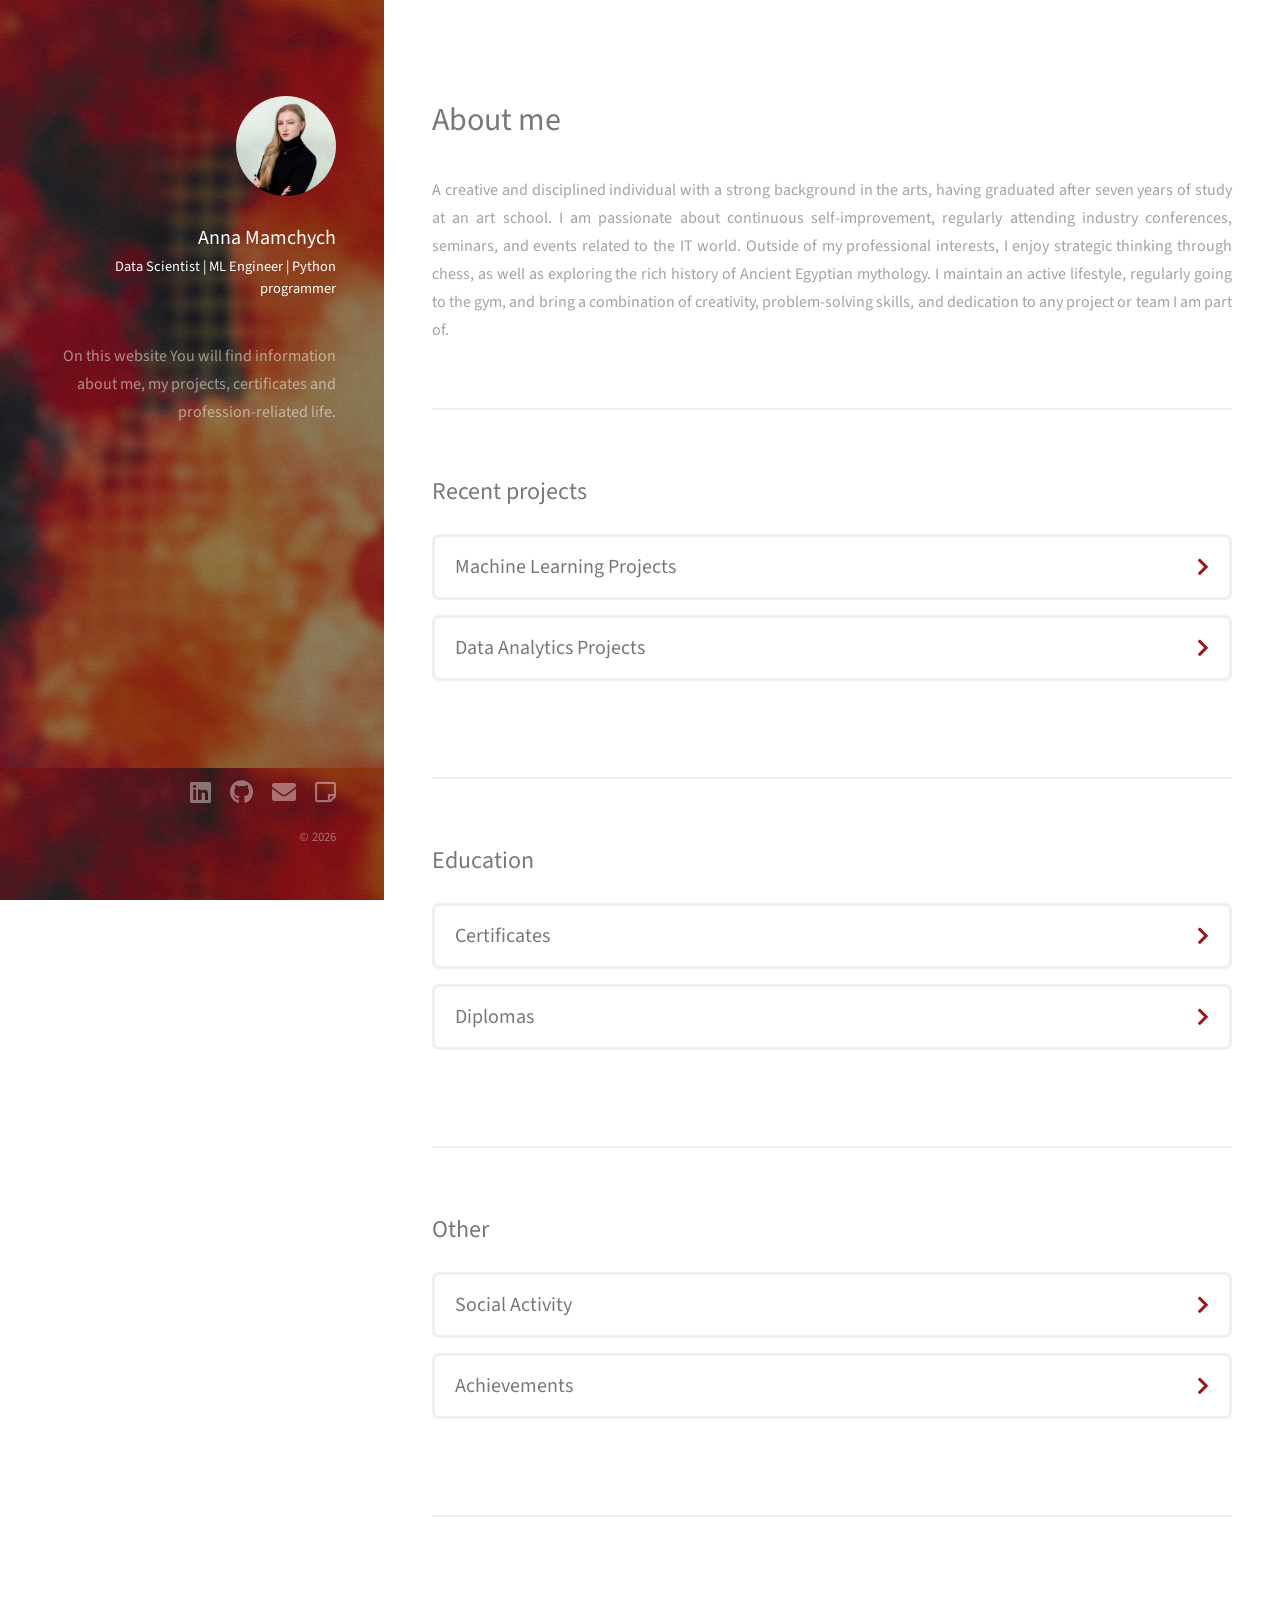
==== commit 1dd305f7: "Upd and bagfix" ====
--- a/index.html
+++ b/index.html
@@ -58,7 +58,8 @@
 											<details class="custom-accordion">
 											<summary>Machine Learning Projects</summary>
 												<p></p>
-												<img src="images/home_image.png" style="padding-left: 0; margin-left: 0; list-style: none; border:thin solid rgb(216, 216, 216); " alt="" width="730" /> 
+												<img src="images/home_image.png" style="padding-left: 0; margin-left: 0; list-style: none; border:thin solid rgb(216, 216, 216); " alt=""
+												 /> 
 												<!-- padding:10px;border:thin solid rgb(216, 216, 216); -->
 												<!-- <p></p> -->
 												<h3><a href="https://github.com/AnnnaMm/Wasted?tab=readme-ov-file">Wasted</a></h3>
@@ -67,7 +68,7 @@
 													<p><u>Used technologies</u>: <b> Android Studio | Flutter | Kotlin | Tensorflow - TFLite | Python</b></p>
 													<div id="content00" class="hidden">
 														<p style="text-align: justify;">
-														The main idea of ​​the project was to create an application that would help determine which bin to throw garbage in. 
+														The main idea of ​​the project was to create a <u>mobile</u> application that would help determine which bin to throw garbage in. 
 														As well as spread awareness of the importance of proper garbage sorting and caring for the environment.
 														The program allows to take a photo and, using a trained classifier, identify which trash can to throw the object in. 
 														In addition, the application provides information about trash cans, what you can/cannot throw in them. 
@@ -80,7 +81,7 @@
 												<br>
 												<br>
 
-												<img src="images/fr.jpg" style="padding-left: 0; margin-left: 0; list-style: none; border:thin solid rgb(216, 216, 216); " alt="" width="730" />
+												<img src="images/fr.jpg" style="padding-left: 0; margin-left: 0; list-style: none; border:thin solid rgb(216, 216, 216); " alt=""   />
 												<!-- <p></p> -->
 												<h3><a href="https://github.com/AnnnaMm/Fahr-s-disease-detection">Fahr's disease detection</a></h3>
 												Research project
@@ -108,10 +109,16 @@
 
 											<details class="custom-accordion" >
 												<p></p>
+												
 												<summary>Data Analytics Projects</summary>
 												<!-- 5 -->
-												<iframe title="Stores_Report" width="730" height="486" src="https://app.powerbi.com/view?r=eyJrIjoiYzk2MjA4NzQtYmMwYy00OTk0LWE5MDMtNDNlYjRlMWNkMDFhIiwidCI6IjcwYTI4NTIyLTk2OWItNDUxZi1iZGIyLWFiZmVhM2FhYTViZiIsImMiOjl9" frameborder="0" allowFullScreen="true"></iframe>										<p></p> <!-- https://app.powerbi.com/view?r=eyJrIjoiYzk2MjA4NzQtYmMwYy00OTk0LWE5MDMtNDNlYjRlMWNkMDFhIiwidCI6IjcwYTI4NTIyLTk2OWItNDUxZi1iZGIyLWFiZmVhM2FhYTViZiIsImMiOjl9 -->
-												<h3><a href="https://github.com/AnnnaMm/Wasted?tab=readme-ov-file">Stores Report</a></h3>
+												<div class="iframe-container">
+													<iframe title="Stores_Report" src="https://app.powerbi.com/view?r=eyJrIjoiYzk2MjA4NzQtYmMwYy00OTk0LWE5MDMtNDNlYjRlMWNkMDFhIiwidCI6IjcwYTI4NTIyLTk2OWItNDUxZi1iZGIyLWFiZmVhM2FhYTViZiIsImMiOjl9" frameborder="0" allowFullScreen="true"></iframe>
+												</div>												
+												<!-- <p></p>  -->
+												<!-- https://app.powerbi.com/view?r=eyJrIjoiYzk2MjA4NzQtYmMwYy00OTk0LWE5MDMtNDNlYjRlMWNkMDFhIiwidCI6IjcwYTI4NTIyLTk2OWItNDUxZi1iZGIyLWFiZmVhM2FhYTViZiIsImMiOjl9 -->
+												
+												<h3><a href="https://github.com/AnnnaMm/Wasted?tab=readme-ov-file">Grocery Store Sales Report</a></h3>
 												Academic project
 												<div>
 													<p><u>Used technologies</u>: <b> Power BI</b><br>
@@ -119,7 +126,23 @@
 													</p>
 
 													<div id="content5" class="hidden">
-														<p>This project aimed to show ability to create Power BI reports.</p>
+														<p style="text-align: justify;">This project aimed to show ability to create Power BI reports.
+															Visualization is the final stage of the project, the purpose of which was to carry out comprehensive work on the data
+															(SQL Normalization, Warehouse Architecture and ETL Process (SSIS), Multi-Level Reporting).<br>
+
+															During data processing, errors present in the original data set were identified and eliminated: <br>
+
+															• Missing data correction: Empty store names (NULL) were replaced
+															with the value "Unknown Store" using advanced JOINs with support for unspecified values.<br>
+
+															• Financial correction: Anomalies in the form of negative FinalAmount values
+															(discounts higher than price) were detected. Business logic was implemented to correct these
+															values ​​to 0, ensuring the reliability of financial reports.<br>
+
+															• Integration: Foreign keys (FKs) were defined in the warehouse, allowing for the correct
+															joining of tables and the creation of a relational star model.<br>
+
+														</p>
 													</div>
 													
 													<button class="button style1" onclick="toggleContent('content5', this)">Show More</button>
@@ -131,8 +154,8 @@
 												
 
 												<!-- 1 -->
-												<img src="images/example_output_credit.png" style="padding-left: 0; margin-left: 0; list-style: none; border:thin solid rgb(216, 216, 216); " alt="" width="730" />
-												<p></p>
+												<img src="images/example_output_credit.png" style="padding-left: 0; margin-left: 0; list-style: none; border:thin solid rgb(216, 216, 216); " alt="" />
+												<!-- <p></p> -->
 												<h3><a href="https://github.com/AnnnaMm/Statistical-analysis-of-the-impact-of-the-Safe-Credit-2-program-on-apartment-prices-in-Poland/tree/main">Statistical analysis of the impact of the introduction of the "Safe Credit 2%" program on apartment prices in Poland</a></h3>
 												Bachelor thesis
 												<div>
@@ -155,8 +178,8 @@
 
 
 												<!-- 2 -->
-												<!-- <img src="images/Movie_an_output.png" style = "padding: 10px; border:thin solid rgb(216, 216, 216);"  alt=""  width="700" /> -->
-												<div class='tableauPlaceholder' id='viz1774720825408' style='position: relative;'>
+												<img src="images/Movie_an_output.png" style = "padding: 10px; border:thin solid rgb(216, 216, 216);"  alt="" /> 
+												<!-- <div class='tableauPlaceholder' id='viz1774720825408' style='position: relative;'>
 												<noscript>
 													<a href='#'><img alt=' ' src='https://public.tableau.com/static/images/Mo/Movieanalysis_17361903455890/Movieanalysis/1_rss.png' style='border: none' /></a>
 												</noscript>
@@ -174,6 +197,7 @@
 														<param name='display_overlay' value='yes' />
 														<param name='display_count' value='yes' />
 														<param name='language' value='en-US' />
+														<param name='device' value='phone' />
 													</object>
 												</div>                
 												<script type='text/javascript'>                    
@@ -181,14 +205,15 @@
 													var vizElement = divElement.getElementsByTagName('object')[0];                    
 													
 													// Forces the chart to scale to the container width, with a set height
-													vizElement.style.width = '750px';
-													vizElement.style.height = '600px'; 
+													// Автоматично адаптуємо ширину під екран
+													vizElement.style.width = '100%';
+													vizElement.style.height = '600px'; /* Висоту залишаємо фіксованою, щоб зручно було скролити графік */ 
 													
 													var scriptElement = document.createElement('script');                    
 													scriptElement.src = 'https://public.tableau.com/javascripts/api/viz_v1.js';                    
 													vizElement.parentNode.insertBefore(scriptElement, vizElement);                
-												</script>									
-												<p></p>
+												</script>									 -->
+												<!-- <p></p> -->
 												<h3><a href="https://public.tableau.com/app/profile/anna.mmchch/viz/Movieanalysis_17361903455890/Movieanalysis">Movie analysis by Tableau</a></h3>
 												Course project
 												<div>
@@ -271,7 +296,7 @@
 										<p></p>
 										<div class="details-content">
 											<div class="row">
-												<article class="col-4 col-12-xsmall work-item">
+												<article class="col-3 col-12-xsmall work-item">  
 													<a href="images/certificates_and_diplomas_full/CNN_U.png" class="image fit thumb">
 														<img src="images/certificates_and_diplomas_thumbs/CNN_U.png" alt="" />
 													</a>
@@ -279,7 +304,7 @@
 													<p>Udemy</p>
 												</article>
 
-												<article class="col-4 col-12-xsmall work-item">
+												<article class="col-3 col-12-xsmall work-item">
 													<a href="images/certificates_and_diplomas_fulls/Applications of AI for Anomaly Detection.png" class="image fit thumb">
 														<img src="images/certificates_and_diplomas_thumbs/Applications of AI for Anomaly Detection.png" alt="" />
 													</a>
@@ -287,7 +312,7 @@
 													<p>NVIDIA</p>
 												</article>
 												
-												<article class="col-4 col-12-xsmall work-item">
+												<article class="col-3 col-12-xsmall work-item">
 													<a href="images/certificates_and_diplomas_fulls/Getting Started with Deep Learning.png" class="image fit thumb">
 														<img src="images/certificates_and_diplomas_thumbs/Getting Started with Deep Learning.png" alt="" />
 													</a>
@@ -295,7 +320,7 @@
 													<p>NVIDIA</p>
 												</article>
 
-												<article class="col-4 col-12-xsmall work-item">
+												<article class="col-3 col-12-xsmall work-item">
 													<a href="images/certificates_and_diplomas_fulls/Umiejetnosci Jutra AI.jpg" class="image fit thumb">
 														<img src="images/certificates_and_diplomas_thumbs/Umiejetnosci Jutra AI.jpg" alt=""  />
 													</a>
@@ -303,7 +328,7 @@
 													<p>Google and SGH</p>
 												</article>
 
-												<article class="col-4 col-12-xsmall work-item">
+												<article class="col-3 col-12-xsmall work-item">
 													<a href="images/certificates_and_diplomas_fulls/Course_Certificate BEGINER_page-0001.jpg" class="image fit thumb">
 														<img src="images/certificates_and_diplomas_thumbs/Course_Certificate BEGINER_page-0001.jpg" alt="" />
 													</a>
@@ -311,7 +336,7 @@
 													<p>Google Analytics Academy</p>
 												</article>
 												
-												<article class="col-4 col-12-xsmall work-item">
+												<article class="col-3 col-12-xsmall work-item">
 													<a href="images/certificates_and_diplomas_fulls/Course_Certificate ADVANCED_page-0001.jpg" class="image fit thumb">
 														<img src="images/certificates_and_diplomas_thumbs/Course_Certificate ADVANCED_page-0001.jpg" alt="" />
 													</a>
@@ -319,7 +344,7 @@
 													<p>Google Analytics Academy</p>
 												</article>
 												
-												<article class="col-4 col-12-xsmall work-item">
+												<article class="col-3 col-12-xsmall work-item">
 													<a href="images/certificates_and_diplomas_fulls/M320 MongoDB Data Modeling_page-0001.jpg" class="image fit thumb">
 														<img src="images/certificates_and_diplomas_thumbs/M320 MongoDB Data Modeling_page-0001.jpg" alt="" />
 													</a>
@@ -327,17 +352,17 @@
 													<p>MongoDB</p>
 												</article>
 										
-												<article class="col-4 col-12-xsmall work-item">
+												<article class="col-3 col-12-xsmall work-item">
 													<a href="images/certificates_and_diplomas_fulls/all.jpg" class="image fit thumb">
 														<img src="images/certificates_and_diplomas_thumbs/Connecting to a MongoDB Database_page-0001.jpg" alt="" />
 													</a>
 													<h3>12 MongoDB proofs of competition</h3>
 													<p>MongoDB</p>
 												</article>
-												<p><br></p>
-												
-
-												<article class="col-4 col-12-xsmall work-item">
+												<!-- <p><br></p> -->
+												
+
+												<article class="col-3 col-12-xsmall work-item">
 													<a href="images/certificates_and_diplomas_full/DLB.png" class="image fit thumb">
 														<img src="images/certificates_and_diplomas_thumbs/DLB.png" alt=""/>
 													</a>
@@ -345,7 +370,7 @@
 													<p>The University of Nottingham</p>
 												</article>
 										
-												<article class="col-4 col-12-xsmall work-item">
+												<article class="col-3 col-12-xsmall work-item">
 													<a href="images/certificates_and_diplomas_fulls/EF SET Certificate_page-0001.jpg" class="image fit thumb">
 														<img src="images/certificates_and_diplomas_thumbs/EF SET Certificate_page-0001.jpg" alt="" />
 													</a>
@@ -355,6 +380,7 @@
 											</div>
 											
 											<h5><a href="https://drive.google.com/drive/folders/1F6gUDTBWfTPVTNUNkZiOT-Ciie_TSJ7E?usp=drive_link">Other certificates</a></h5>
+											<br>
 										</div>
 									</details>
 
@@ -402,6 +428,21 @@
 										<div class="details-content">
 											<div class="row">
 												<article class="col-12 col-12-medium work-item">
+													<h3>Volunteer at “I Love Marketing & Technology” Conference - Supporting the conference organization and coordinating the event</h3>
+													<p>Sprawny Marketing</p>
+												</article>
+
+												<article class="col-12 col-12-medium work-item">
+													<h3>Member of the Data Analysis and Processing Curriculum Committee</h3>
+													<p>UAM</p>
+												</article>
+
+												<article class="col-12 col-12-medium work-item">
+													<h3>Vice President of KNM – Koło Naukowe Matematyków (Scientific Circle of Mathematicians), member of AI Star Scientific Circle.</h3>
+													<!-- <p>Women in Tech Summit</p> -->
+												</article>
+
+												<article class="col-12 col-12-medium work-item">
 													<h3>New Technologies for Women Anniversary</h3>
 													<p>Women in Tech Summit</p>
 												</article>
@@ -412,7 +453,7 @@
 												</article>
 												
 												<article class="col-12 col-12-medium work-item">
-													<h3>Representing KNM during Job Market at UAM</h3>
+													<h3>Representing KNM during Job Market at UAM 2025/2026</h3>
 													<p>KNM and UAM</p>
 												</article>
 												
@@ -428,29 +469,62 @@
 												
 												
 												
-												<article class="col-3 col-12-xsmall work-item">
-													<a href="images/certificates_and_diplomas_fulls/pbk.png" class="image fit thumb"><img src="images/certificates_and_diplomas_thumbs/pbk.png" alt="" /></a>
-													<h3>Polish Biomedical Engineering Conference</h3>
-												<p>PBEC and PP</p>
-												
-												</article>
-
-												<article class="col-4 col-12-xsmall work-item">
+												
+												
+
+												<article class="col-3 col-12-xsmall work-item">
 													<a href="images/certificates_and_diplomas_fulls/EYE.png" class="image fit thumb"><img src="images/certificates_and_diplomas_thumbs/EYE.png" alt="" /></a>
 													<h3>EYE2025 (European Youth Event)</h3>
 													<p>European Parliament in Strasbourg</p>
 													
 												</article>
 
-												<article class="col-4 col-12-xsmall work-item">
+												<article class="col-3 col-12-xsmall work-item">
 													<a href="images/certificates_and_diplomas_fulls/DDN_Webinar_Certificate_2024_Transforming_live-cell_analysis_with_AI_NAMED_page-0001.jpg" class="image fit thumb"><img src="images/certificates_and_diplomas_thumbs/DDN_Webinar_Certificate_2024_Transforming_live-cell_analysis_with_AI_NAMED_page-0001.jpg" alt="" /></a>
 													<h3>Transforming live-cell analysis with AI</h3>
 													<p>DDN</p>
 												</article>
 
+												<article class="col-3 col-12-xsmall work-item">
+													<a href="images/certificates_and_diplomas_fulls/pbk.png" class="image fit thumb"><img src="images/certificates_and_diplomas_thumbs/pbk.png" alt="" /></a>
+													<h3>Polish Biomedical Engineering Conference</h3>
+												<p>PBEC and PP</p>
+
 											</div>
 										</div>
 									</details>
+
+
+
+
+
+
+
+									<details class="custom-accordion">
+										<summary>Achievements</summary>
+										<p></p>
+										<div class="details-content">
+											<div class="row">
+												<article class="col-12 col-12-medium work-item">
+													<h3>Study@Research XI Edition - Laureate of the Excellence initiative- Research University (ID-UB) grant program</h3>
+													<!-- <p>Women in Tech Summit</p> -->
+													<br>
+												
+												
+													<h3>New Technologies for Women - Laureate of the NTDD grant program prize sponsored by Intel and Perspektywy</h3>
+													<!-- <p>Polish Biometrical Society</p> -->
+													<br>
+												
+												
+													<h3>Recipient of Rector’s Scholarship for top academic performance.</h3>
+													<!-- <p>KNM and UAM</p> -->
+												</article>
+												
+							
+											</div>
+										</div>
+									</details>
+
 
 								</ul>
 							</div>
--- a/assets/css/main.css
+++ b/assets/css/main.css
@@ -3236,8 +3236,8 @@
 }
 
 .responsive-image {
-	max-width: 100%; 
-	height: auto; 
+	width: 100% !important;
+    max-width: 100%; 
 	display: block; 
 	margin: left ; 
 }
@@ -3246,54 +3246,53 @@
 .custom-accordion {
   width:100%;
   max-width: 100%;
-  margin-left: 0; /* Або -40px, пограйтеся з цифрою */
+  margin-left: 0; 
   margin-bottom: 15px;
 }
 
 .custom-accordion summary {
-  font-size: 1.25rem; /* Збільшуємо шрифт (приблизно 20px) */
-  /*font-weight: 600;    Робимо текст напівжирним */
-  padding: 16px 20px; /* Додаємо відступи всередині */
+  font-size: 1.25rem;
+  /*font-weight: 600;  */
+  padding: 16px 20px; 
   background-color: transparent; 
   border-radius: 0.35em;
 
   border: solid 3px #efefef;
   color: #787878 !important;
-  cursor: pointer;    /* Курсор у вигляді "руки" при наведенні */
+  cursor: pointer;    
   
-  /* Використовуємо Flexbox, щоб рознести текст і наш новий значок по краях */
+
   display: flex;
   justify-content: space-between;
   align-items: center;
 
-  /* ПРИБИРАЄМО СТАНДАРТНИЙ ТРИКУТНИК */
+
   list-style: none;
 }
 
-/* Спеціальний хак, щоб прибрати трикутник у браузерах Safari (на Mac/iPhone) */
+
 .custom-accordion summary::-webkit-details-marker {
   display: none;
 }
 
-/* ДОДАЄМО ВЛАСНИЙ ЗНАК (наприклад, Плюс) */
+
 .custom-accordion summary::after {
-  content: '\f054'; /* Код стрілочки вправо (chevron-right) */
-  font-family: 'Font Awesome 5 Free'; /* Вказуємо шрифт іконок */
-  font-weight: 900; /* Обов'язково для FontAwesome */
+  content: '\f054';
+  font-family: 'Font Awesome 5 Free'; 
+  font-weight: 900;
   font-size: 1.2rem; 
-  color: #981717; /* Ваш фірмовий темно-червоний колір */
-  transition: transform 0.3s ease; /* Плавна анімація */
+  color: #981717; 
+  transition: transform 0.3s ease;
 }
 
-/* ЗМІНЮЄМО ЗНАК, КОЛИ БЛОК ВІДКРИТО */
-/* Атрибут [open] з'являється автоматично, коли користувач клікає на details */
+
 .custom-accordion[open] summary::after {
-  content: '\f078'; /* Код стрілочки вниз (chevron-down) */
-  color: #787878; /* Сірий колір для відкритого стану */
+  content: '\f078'; 
+  color: #787878; 
 }
 
 
-/* Обнуляємо відступи для обгортки акордеонів */
+
 .accordion-wrapper {
   padding-left: 0 !important;
   margin-left: 0 !important;
@@ -3305,3 +3304,56 @@
   margin-left: 0 !important;
 }
 
+
+.iframe-container {
+    position: relative;
+    width: 100%;
+    padding-bottom: 66%; 
+    height: 0;
+    overflow: hidden;
+    margin-bottom: 20px;
+}
+
+.iframe-container iframe {
+    position: absolute;
+    top: 0;
+    left: 0;
+    width: 100%;
+    height: 100%;
+}
+
+.custom-accordion img, 
+.details-content img {
+    max-width: 100% !important;
+    width: auto !important;    
+    height: auto !important;   
+    box-sizing: border-box !important;
+}
+
+
+#three img {
+    max-width: 100% !important;
+    height: auto !important;
+}
+
+
+
+
+
+
+
+.work-item .image.thumb {
+    display: block;
+    text-align: center; 
+    background: transparent !important;
+    border: none !important;
+}
+
+.work-item .image.thumb img {
+    display: block;
+    margin: 0 auto !important; 
+    max-width: 100% !important;
+    width: auto !important;     
+    height: auto !important;   
+   
+}
